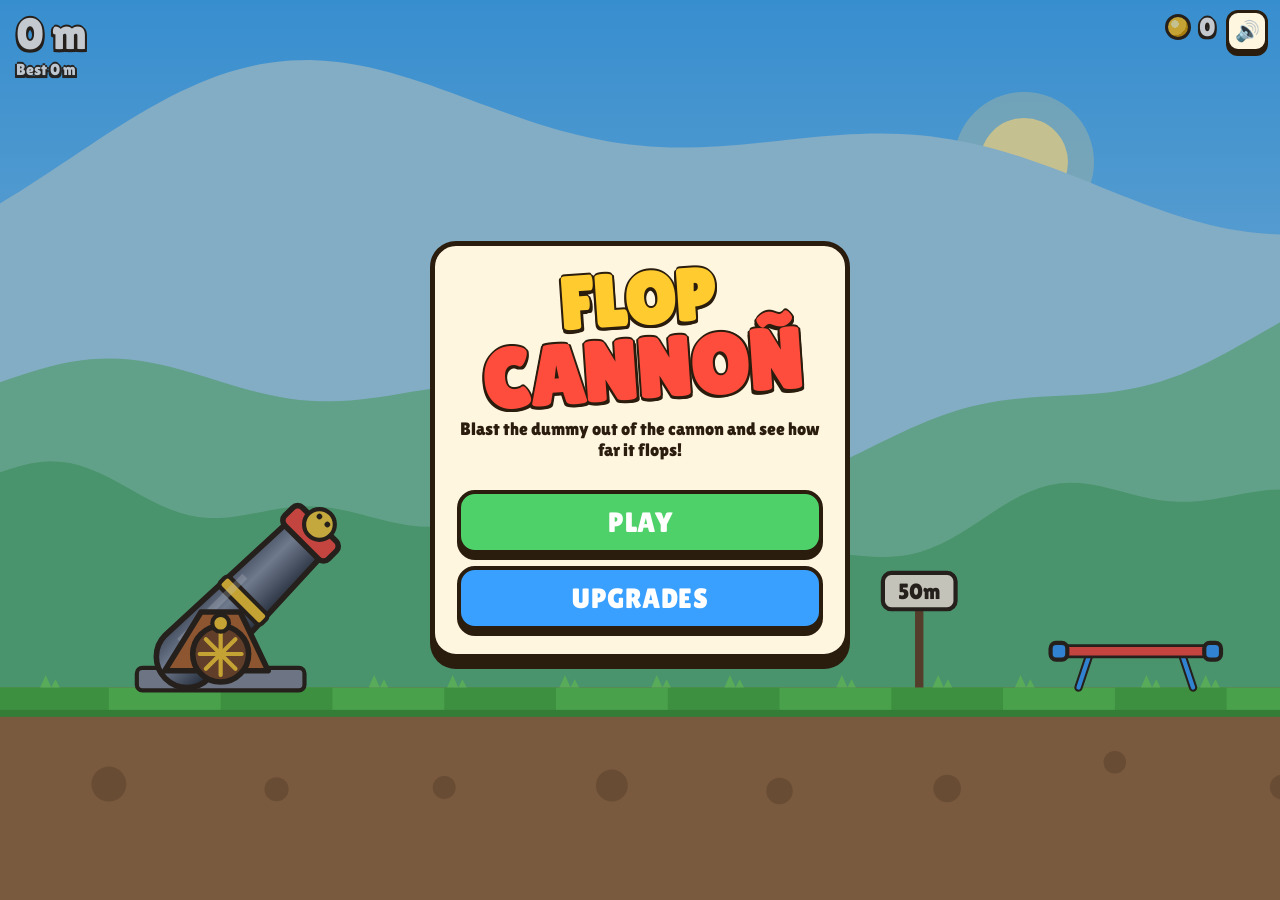
==== Flop Cannoñ/index.html @ 2d039ea1 "Add Flop Cannoñ: cannon ragdoll launch game Standalone HTML5 canvas game in its own folder: Verlet r" ====
<!doctype html>
<html lang="en">
<head>
<meta charset="utf-8">
<meta name="viewport" content="width=device-width,initial-scale=1,maximum-scale=1,user-scalable=no,viewport-fit=cover">
<meta name="theme-color" content="#5ec8ff">
<title>Flop Cannoñ</title>
<link rel="preconnect" href="https://fonts.googleapis.com">
<link href="https://fonts.googleapis.com/css2?family=Lilita+One&display=swap" rel="stylesheet">
<style>
  :root{
    --ink:#2b1d0e; --gold:#ffcb2e; --gold-d:#d99a00; --red:#ff4d3d; --red-d:#b8261a;
    --green:#4fd16a; --green-d:#23913a; --blue:#3aa0ff; --blue-d:#1a63b8; --cream:#fff6e0;
  }
  *{box-sizing:border-box;-webkit-tap-highlight-color:transparent;user-select:none;-webkit-user-select:none}
  html,body{margin:0;height:100%;overflow:hidden;background:#5ec8ff;touch-action:none;
    font-family:'Lilita One','Arial Rounded MT Bold','Trebuchet MS',system-ui,sans-serif;color:#fff}
  canvas{display:block;position:fixed;inset:0}
  .txt{text-shadow:0 3px 0 var(--ink),2px 0 0 var(--ink),-2px 0 0 var(--ink),0 -2px 0 var(--ink),2px 3px 0 var(--ink),-2px 3px 0 var(--ink)}
  #hud{position:fixed;inset:0;pointer-events:none;padding:max(12px,env(safe-area-inset-top)) 16px 16px}
  #dist{font-size:44px;line-height:1}
  #best{font-size:16px;opacity:.95;margin-top:4px}
  #coinBox{position:absolute;top:max(12px,env(safe-area-inset-top));right:64px;display:flex;align-items:center;gap:8px;font-size:26px}
  .coin{width:26px;height:26px;border-radius:50%;background:radial-gradient(circle at 35% 35%,#fff3a8 0 20%,var(--gold) 21% 60%,var(--gold-d) 61%);border:3px solid var(--ink);display:inline-block;flex:none}
  #mute{position:fixed;top:max(10px,env(safe-area-inset-top));right:12px;width:42px;height:42px;border-radius:12px;border:3px solid var(--ink);
    background:var(--cream);font-size:20px;display:grid;place-items:center;cursor:pointer;box-shadow:0 4px 0 var(--ink);z-index:20;padding:0}
  #hint{position:fixed;left:0;right:0;bottom:16%;text-align:center;font-size:28px;pointer-events:none;animation:pulse 1s ease-in-out infinite}
  @keyframes pulse{50%{transform:scale(1.08)}}
  #boostBtn{position:fixed;right:18px;bottom:max(22px,env(safe-area-inset-bottom));width:96px;height:96px;border-radius:50%;
    border:4px solid var(--ink);background:radial-gradient(circle at 40% 35%,#ff8a7d,var(--red) 55%,var(--red-d));color:#fff;
    font-family:inherit;font-size:20px;box-shadow:0 6px 0 var(--ink);cursor:pointer;display:none;z-index:10;line-height:1}
  #boostBtn small{display:block;font-size:14px;margin-top:2px}
  #boostBtn:active{transform:translateY(4px);box-shadow:0 2px 0 var(--ink)}
  #boostBtn.empty{filter:grayscale(1) brightness(.8)}
  .overlay{position:fixed;inset:0;display:none;align-items:center;justify-content:center;z-index:15;background:rgba(20,40,70,.25);padding:16px}
  .overlay.show{display:flex}
  .card{background:var(--cream);color:var(--ink);border:5px solid var(--ink);border-radius:26px;padding:22px 22px 24px;width:min(420px,100%);
    text-align:center;box-shadow:0 10px 0 var(--ink);animation:pop .35s cubic-bezier(.2,1.6,.4,1)}
  @keyframes pop{from{transform:scale(.6);opacity:0}}
  .title{font-size:clamp(46px,13vw,72px);line-height:.9;color:var(--gold);margin:0 0 6px;transform:rotate(-4deg)}
  .title span{display:block;color:var(--red);font-size:1.15em}
  .sub{font-size:18px;margin:10px 0 18px;color:var(--ink)}
  .btn{font-family:inherit;font-size:28px;color:#fff;border:4px solid var(--ink);border-radius:18px;padding:12px 18px;width:100%;
    cursor:pointer;margin-top:12px;box-shadow:0 6px 0 var(--ink);background:var(--green);letter-spacing:.5px}
  .btn:active{transform:translateY(4px);box-shadow:0 2px 0 var(--ink)}
  .btn.blue{background:var(--blue)} .btn.red{background:var(--red)}
  .btn.small{font-size:20px;padding:8px 12px;width:auto;margin:0;min-width:92px;display:inline-flex;align-items:center;gap:6px;justify-content:center}
  .btn.small .coin{width:18px;height:18px;border-width:2px}
  .btn:disabled{filter:grayscale(1);opacity:.6}
  .stat{display:flex;justify-content:space-between;align-items:center;font-size:22px;padding:8px 4px;border-bottom:3px dashed rgba(43,29,14,.2)}
  .stat b{font-weight:normal;color:var(--red-d)}
  .big{font-size:64px;line-height:1;color:var(--gold);margin:4px 0 8px}
  .badge{display:inline-block;background:var(--red);color:#fff;border:3px solid var(--ink);border-radius:12px;padding:4px 12px;font-size:20px;transform:rotate(-3deg);margin-bottom:6px}
  .upg{display:flex;align-items:center;gap:12px;text-align:left;padding:10px 0;border-bottom:3px dashed rgba(43,29,14,.2)}
  .upg .ico{width:48px;height:48px;border:3px solid var(--ink);border-radius:12px;display:grid;place-items:center;font-size:26px;flex:none}
  .upg .info{flex:1;min-width:0}
  .upg .name{font-size:20px}
  .upg .desc{font-size:14px;opacity:.75;font-family:system-ui,sans-serif;font-weight:700}
  .pips{display:flex;gap:3px;margin-top:4px}
  .pips i{width:12px;height:8px;border-radius:3px;background:rgba(43,29,14,.18)}
  .pips i.on{background:var(--green)}
  .bal{display:flex;align-items:center;justify-content:center;gap:8px;font-size:26px;margin-bottom:6px}
</style>
</head>
<body>
<canvas id="c"></canvas>

<div id="hud">
  <div id="dist" class="txt">0 m</div>
  <div id="best" class="txt">Best 0 m</div>
  <div id="coinBox" class="txt"><span class="coin"></span><span id="coinTxt">0</span></div>
</div>
<button id="mute" aria-label="Toggle sound">🔊</button>
<div id="hint" class="txt" style="display:none"></div>
<button id="boostBtn"><span>BOOST</span><small id="boostCount">x2</small></button>

<div id="menu" class="overlay show">
  <div class="card">
    <h1 class="title txt">FLOP<span>CANNOÑ</span></h1>
    <p class="sub">Blast the dummy out of the cannon and see how far it flops!</p>
    <button class="btn" id="playBtn">PLAY</button>
    <button class="btn blue" id="shopBtn1">UPGRADES</button>
  </div>
</div>

<div id="result" class="overlay">
  <div class="card">
    <div id="newBest" class="badge" style="display:none">NEW BEST!</div>
    <div style="font-size:24px">YOU FLOPPED</div>
    <div class="big txt" id="resDist">0 m</div>
    <div class="stat"><span>Max height</span><b id="resHeight">0 m</b></div>
    <div class="stat"><span>Coins picked up</span><b id="resPick">0</b></div>
    <div class="stat"><span>Distance bonus</span><b id="resBonus">0</b></div>
    <div class="stat"><span>Total coins</span><b id="resTotal" style="display:flex;align-items:center;gap:6px">0</b></div>
    <button class="btn" id="againBtn">FIRE AGAIN</button>
    <button class="btn blue" id="shopBtn2">UPGRADES</button>
  </div>
</div>

<div id="shop" class="overlay">
  <div class="card">
    <div style="font-size:34px;margin-bottom:6px">UPGRADES</div>
    <div class="bal"><span class="coin"></span><span id="shopCoins">0</span></div>
    <div id="upgList"></div>
    <button class="btn" id="shopBack">LET'S FLOP</button>
  </div>
</div>

<script>
(() => {
'use strict';

// ============================================================
//  Save data
// ============================================================
const SAVE_KEY = 'flopCannon.save.v1';
const save = { coins: 0, best: 0, power: 0, bounce: 0, boosts: 0 };
try { Object.assign(save, JSON.parse(localStorage.getItem(SAVE_KEY) || '{}')); } catch (e) {}
function persist() { try { localStorage.setItem(SAVE_KEY, JSON.stringify(save)); } catch (e) {} }

const UPGRADES = [
  { key: 'power',  name: 'Cannon Power', icon: '💥', color: '#ff8a5c', max: 10, desc: l => `Launch speed +${l * 8}%` },
  { key: 'bounce', name: 'Bouncy Suit',  icon: '🦘', color: '#7fd8ff', max: 10, desc: l => `Bounces +${l * 6}% higher` },
  { key: 'boosts', name: 'Rocket Boosts', icon: '🚀', color: '#ffd84d', max: 5, desc: l => `${2 + l} mid-air boosts per shot` },
];
const upgCost = k => Math.round(25 * Math.pow(save[k] + 1, 1.6));

// ============================================================
//  Constants & helpers
// ============================================================
const DT = 1 / 120;          // physics step
const G = 1500;              // gravity px/s^2
const PX_PER_M = 10;
const AIR = 0.9995;
const CANNON_X = 0, PIVOT_Y = -46, BARREL_LEN = 96;

const clamp = (v, a, b) => Math.max(a, Math.min(b, v));
const lerp = (a, b, t) => a + (b - a) * t;
function mulberry32(a) { return function () { a |= 0; a = a + 0x6D2B79F5 | 0; let t = Math.imul(a ^ a >>> 15, 1 | a); t = t + Math.imul(t ^ t >>> 7, 61 | t) ^ t; return ((t ^ t >>> 14) >>> 0) / 4294967296; }; }
const hash = i => { const x = Math.sin(i * 127.1 + 311.7) * 43758.5453; return x - Math.floor(x); };

// ============================================================
//  Audio (all synthesized, no files)
// ============================================================
let AC = null, master = null, muted = false;
try { muted = localStorage.getItem('flopCannon.muted') === '1'; } catch (e) {}
function initAudio() {
  if (!AC) {
    try {
      AC = new (window.AudioContext || window.webkitAudioContext)();
      master = AC.createGain(); master.gain.value = muted ? 0 : 0.6; master.connect(AC.destination);
    } catch (e) { AC = null; }
  }
  if (AC && AC.state === 'suspended') AC.resume();
}
function tone(freq, dur, type = 'sine', vol = 0.2, slideTo = null, delay = 0) {
  if (!AC) return;
  const t = AC.currentTime + delay, o = AC.createOscillator(), g = AC.createGain();
  o.type = type; o.frequency.setValueAtTime(freq, t);
  if (slideTo) o.frequency.exponentialRampToValueAtTime(Math.max(20, slideTo), t + dur);
  g.gain.setValueAtTime(vol, t); g.gain.exponentialRampToValueAtTime(0.001, t + dur);
  o.connect(g); g.connect(master); o.start(t); o.stop(t + dur + 0.02);
}
let noiseBuf = null;
function noise(dur, vol = 0.3, freq = 1000, type = 'lowpass') {
  if (!AC) return;
  if (!noiseBuf) {
    noiseBuf = AC.createBuffer(1, AC.sampleRate, AC.sampleRate);
    const d = noiseBuf.getChannelData(0); for (let i = 0; i < d.length; i++) d[i] = Math.random() * 2 - 1;
  }
  const t = AC.currentTime, s = AC.createBufferSource(), f = AC.createBiquadFilter(), g = AC.createGain();
  s.buffer = noiseBuf; f.type = type; f.frequency.value = freq;
  g.gain.setValueAtTime(vol, t); g.gain.exponentialRampToValueAtTime(0.001, t + dur);
  s.connect(f); f.connect(g); g.connect(master); s.start(t); s.stop(t + dur + 0.02);
}
const sfx = {
  boom()  { noise(0.7, 0.9, 700); tone(110, 0.5, 'sine', 0.7, 35); },
  boing() { tone(180, 0.35, 'sine', 0.35, 520); tone(360, 0.2, 'triangle', 0.12, 900); },
  coin()  { tone(988, 0.07, 'square', 0.06); tone(1319, 0.14, 'square', 0.06, null, 0.06); },
  pop()   { noise(0.12, 0.5, 2500, 'highpass'); tone(600, 0.08, 'triangle', 0.15, 200); },
  thud(v) { tone(140, 0.12, 'sine', clamp(v, 0.05, 0.35), 50); noise(0.08, clamp(v, 0.05, 0.3) * 0.6, 400); },
  boost() { noise(0.45, 0.4, 1800, 'bandpass'); tone(220, 0.4, 'sawtooth', 0.08, 660); },
  zoom()  { tone(300, 0.3, 'square', 0.08, 1200); },
  stick() { tone(300, 0.25, 'sawtooth', 0.12, 80); },
  click() { tone(660, 0.05, 'triangle', 0.12); },
  win()   { [523, 659, 784, 1047].forEach((f, i) => tone(f, 0.18, 'triangle', 0.15, null, i * 0.09)); },
  tick(p) { tone(300 + p * 600, 0.03, 'square', 0.03); },
};

// ============================================================
//  Canvas
// ============================================================
const cv = document.getElementById('c'), ctx = cv.getContext('2d');
let W = 0, H = 0, DPR = 1, baseZ = 1;
function resize() {
  DPR = Math.min(window.devicePixelRatio || 1, 2);
  W = innerWidth; H = innerHeight;
  cv.width = Math.round(W * DPR); cv.height = Math.round(H * DPR);
  cv.style.width = W + 'px'; cv.style.height = H + 'px';
  baseZ = clamp(Math.min(H / 640, W / 420), 0.55, 1.6);
}
addEventListener('resize', resize); resize();

// ============================================================
//  Game state
// ============================================================
let state = 'menu';             // menu | aim | power | fly | result | shop
let angle = 45, aimT = 0, powerV = 0, powerT = 0, lastTick = 0;
let rag = null;
let objs = [], coins = [], parts = [], texts = [];
let nextX = 600, rng = Math.random;
const cam = { x: 0, y: -170, z: 1 };
let shake = 0, recoil = 0, time = 0, flash = 0;
const run = { coins: 0, boosts: 0, maxH: 0, still: 0, stuck: false, ko: 0, lastThud: 0, dist: 0 };

// ============================================================
//  Ragdoll (Verlet particles + distance constraints)
// ============================================================
function makeRag(x, y) {
  const P = (dx, dy, r) => ({ x: x + dx, y: y + dy, px: x + dx, py: y + dy, r });
  const p = {
    head: P(0, -46, 12), neck: P(0, -32, 6), hip: P(0, 0, 7),
    lElb: P(-12, -22, 5), lHand: P(-20, -11, 5), rElb: P(12, -22, 5), rHand: P(20, -11, 5),
    lKnee: P(-6, 16, 5), lFoot: P(-8, 32, 6), rKnee: P(6, 16, 5), rFoot: P(8, 32, 6),
  };
  const S = (a, b, k = 1) => ({ a: p[a], b: p[b], len: Math.hypot(p[a].x - p[b].x, p[a].y - p[b].y), k });
  const sticks = [
    S('head', 'neck'), S('neck', 'hip'),
    S('neck', 'lElb'), S('lElb', 'lHand'), S('neck', 'rElb'), S('rElb', 'rHand'),
    S('hip', 'lKnee'), S('lKnee', 'lFoot'), S('hip', 'rKnee'), S('rKnee', 'rFoot'),
    S('head', 'hip', 0.35),   // keeps the head from folding into the chest
    S('lKnee', 'rKnee', 0.05),
  ];
  return { p, list: Object.values(p), sticks, grounded: false };
}
function ragVel() {
  let vx = 0, vy = 0;
  for (const q of rag.list) { vx += q.x - q.px; vy += q.y - q.py; }
  const n = rag.list.length; return [vx / n / DT, vy / n / DT];
}
function addVel(vx, vy) { for (const q of rag.list) { q.px -= vx * DT; q.py -= vy * DT; } }
function setVel(vx, vy) { for (const q of rag.list) { q.px = q.x - vx * DT; q.py = q.y - vy * DT; } }
function setVy(vy) { for (const q of rag.list) q.py = q.y - vy * DT; }

const groundBounce = () => 0.3 + save.bounce * 0.02;
const trampMult = () => 1 + save.bounce * 0.06;

function physStep() {
  const fric = 0.975;
  rag.grounded = false;
  let impact = 0;
  for (const q of rag.list) {
    const vx = (q.x - q.px) * AIR, vy = (q.y - q.py) * AIR;
    q.px = q.x; q.py = q.y;
    q.x += vx; q.y += vy + G * DT * DT;
    if (q.y > -q.r) {
      const ivy = q.y - q.py;
      impact = Math.max(impact, ivy / DT);
      q.y = -q.r;
      q.py = q.y + ivy * groundBounce();
      q.px = q.x - vx * fric;
      rag.grounded = true;
    }
  }
  for (let it = 0; it < 8; it++) {
    for (const s of rag.sticks) {
      const a = s.a, b = s.b, dx = b.x - a.x, dy = b.y - a.y;
      const d = Math.hypot(dx, dy) || 1e-4, diff = (d - s.len) / d * 0.5 * s.k;
      a.x += dx * diff; a.y += dy * diff; b.x -= dx * diff; b.y -= dy * diff;
    }
    for (const q of rag.list) if (q.y > -q.r) q.y = -q.r;
  }
  if (run.stuck) for (const q of rag.list) { q.px = lerp(q.px, q.x, 0.5); q.py = lerp(q.py, q.y, 0.5); }

  if (impact > 550 && time - run.lastThud > 0.12) {
    run.lastThud = time;
    sfx.thud(impact / 3000);
    if (impact > 1100) { run.ko = 1.2; shake = Math.max(shake, impact / 160); dust(rag.p.hip.x, 0, 8); }
  }
  interact();
}

// ============================================================
//  World objects
// ============================================================
function spawnAhead(limit) {
  while (nextX < limit) {
    const m = nextX / PX_PER_M;
    const bag = [['tramp', 30], ['tnt', 20], ['balloon', 18], ['pad', 12], ['ring', 10]];
    if (m > 250) bag.push(['cactus', 5 + Math.min(8, m / 150)]);
    let total = 0; for (const b of bag) total += b[1];
    let r = rng() * total, type = 'tramp';
    for (const b of bag) { if ((r -= b[1]) <= 0) { type = b[0]; break; } }
    if (m < 40) type = 'tramp';

    if (type === 'balloon') {
      const n = 1 + Math.floor(rng() * 3);
      for (let i = 0; i < n; i++) objs.push({ type, x: nextX + i * 70, y: -150 - rng() * 380, hue: Math.floor(rng() * 5), phase: rng() * 6 });
    } else if (type === 'ring') {
      objs.push({ type, x: nextX, y: -140 - rng() * 320 });
    } else {
      objs.push({ type, x: nextX, w: { tramp: 110, tnt: 44, pad: 130, cactus: 40 }[type], t: 0 });
    }
    if (rng() < 0.6) {
      const n = 5 + Math.floor(rng() * 4), cx = nextX + 160 + rng() * 120, cy = -70 - rng() * 300;
      for (let i = 0; i < n; i++) coins.push({ x: cx + i * 34, y: cy - Math.sin(i / (n - 1) * Math.PI) * 60 });
    }
    nextX += 380 + rng() * 560 + Math.min(m, 3000) * 0.25;
  }
}

function anyPointIn(x0, y0, x1, y1) {
  for (const q of rag.list) if (q.x + q.r > x0 && q.x - q.r < x1 && q.y + q.r > y0 && q.y - q.r < y1) return true;
  return false;
}
function anyPointNear(x, y, rad) {
  for (const q of rag.list) { const dx = q.x - x, dy = q.y - y, rr = rad + q.r; if (dx * dx + dy * dy < rr * rr) return true; }
  return false;
}

function interact() {
  const [vx, vy] = ragVel();
  const hip = rag.p.hip;
  for (let i = objs.length - 1; i >= 0; i--) {
    const o = objs[i];
    if (Math.abs(o.x - hip.x) > 220) continue;
    switch (o.type) {
      case 'tramp':
        if (o.t <= 0 && vy > 40 && anyPointIn(o.x, -40, o.x + o.w, 0)) {
          const up = Math.max(Math.abs(vy) * 0.85 + 350, 1150) * trampMult();
          setVy(-Math.min(up, 3200));
          if (vx < 420) addVel(420 - vx, 0);
          o.t = 0.35; o.squash = 1; sfx.boing(); popText(o.x + o.w / 2, -70, 'BOING!', '#7fd8ff');
          burst(o.x + o.w / 2, -24, 10, ['#fff', '#7fd8ff'], 300);
        }
        break;
      case 'tnt':
        if (anyPointIn(o.x - 4, -54, o.x + o.w + 4, 0)) {
          objs.splice(i, 1);
          addVel(650, 0); setVy(Math.min(vy, 0) - 1250);
          sfx.boom(); shake = 22; flash = 0.5; run.ko = 1;
          explosion(o.x + o.w / 2, -25); popText(o.x + 20, -110, 'KABOOM!', '#ffb03a');
        }
        break;
      case 'balloon': {
        const by = o.y + Math.sin(time * 2 + o.phase) * 8;
        if (anyPointNear(o.x, by, 26)) {
          objs.splice(i, 1);
          setVy(Math.min(vy, 0) - 700); addVel(120, 0);
          sfx.pop(); burst(o.x, by, 14, [BALLOON_COLORS[o.hue], '#fff'], 260); popText(o.x, by - 40, 'POP!', BALLOON_COLORS[o.hue]);
        }
        break;
      }
      case 'pad':
        if (!o.used && anyPointIn(o.x, -24, o.x + o.w, 0)) {
          o.used = true; addVel(900, 0); setVy(Math.min(vy, 0) - 420);
          sfx.zoom(); popText(o.x + o.w / 2, -70, 'ZOOM!', '#ffe14d'); burst(o.x + o.w / 2, -10, 12, ['#ffe14d', '#fff'], 250);
        }
        break;
      case 'ring':
        if (!o.used && anyPointNear(o.x, o.y, 44)) {
          o.used = true; addVel(700, 0); setVy(Math.min(vy, -150));
          sfx.zoom(); sfx.coin(); popText(o.x, o.y - 70, 'TURBO!', '#ffd23a'); burst(o.x, o.y, 18, ['#ffd23a', '#fff6b0'], 320);
        }
        break;
      case 'cactus':
        if (!run.stuck && anyPointIn(o.x, -80, o.x + o.w, 0)) {
          run.stuck = true; setVel(0, 0); sfx.stick(); run.ko = 5;
          popText(o.x + 20, -120, 'OUCH!', '#7cff8a'); shake = 8;
        }
        break;
    }
  }
  for (let i = coins.length - 1; i >= 0; i--) {
    const c = coins[i];
    if (Math.abs(c.x - hip.x) > 120) continue;
    if (anyPointNear(c.x, c.y, 22)) {
      coins.splice(i, 1); run.coins++; sfx.coin(); burst(c.x, c.y, 5, ['#ffd23a', '#fff'], 150);
    }
  }
}

// ============================================================
//  FX
// ============================================================
const BALLOON_COLORS = ['#ff4d6d', '#ffb02e', '#4fd16a', '#3aa0ff', '#b46bff'];
function burst(x, y, n, colors, spd) {
  for (let i = 0; i < n; i++) {
    const a = Math.random() * Math.PI * 2, s = spd * (0.3 + Math.random() * 0.7);
    parts.push({ x, y, vx: Math.cos(a) * s, vy: Math.sin(a) * s, life: 0.5 + Math.random() * 0.4, max: 0.9, size: 3 + Math.random() * 4, color: colors[i % colors.length], g: 600 });
  }
}
function explosion(x, y) {
  for (let i = 0; i < 26; i++) {
    const a = Math.random() * Math.PI * 2, s = 100 + Math.random() * 500;
    parts.push({ x, y, vx: Math.cos(a) * s, vy: Math.sin(a) * s - 150, life: 0.4 + Math.random() * 0.5, max: 0.9, size: 8 + Math.random() * 14,
      color: ['#fff3a0', '#ffb02e', '#ff5a2e', '#ffd84d'][i % 4], g: -100, grow: 30 });
  }
  for (let i = 0; i < 12; i++) {
    const a = -Math.PI * Math.random(), s = 50 + Math.random() * 160;
    parts.push({ x, y, vx: Math.cos(a) * s, vy: Math.sin(a) * s, life: 1 + Math.random() * 0.6, max: 1.6, size: 14 + Math.random() * 12, color: '#7a7a7a', g: -60, grow: 25, smoke: true });
  }
}
function dust(x, y, n) {
  for (let i = 0; i < n; i++) parts.push({ x: x + (Math.random() - 0.5) * 30, y: y - 4, vx: (Math.random() - 0.5) * 200, vy: -Math.random() * 160,
    life: 0.5 + Math.random() * 0.3, max: 0.8, size: 6 + Math.random() * 6, color: '#c9a173', g: 200, grow: 12, smoke: true });
}
function popText(x, y, s, color) { texts.push({ x, y, s, color, life: 1 }); }

// ============================================================
//  Flow
// ============================================================
const $ = id => document.getElementById(id);
const hud = { dist: $('dist'), best: $('best'), coin: $('coinTxt'), hint: $('hint'), boost: $('boostBtn'), boostCount: $('boostCount') };

function show(id) { for (const o of ['menu', 'result', 'shop']) $(o).classList.toggle('show', o === id); }
function setHint(t) { hud.hint.style.display = t ? 'block' : 'none'; hud.hint.textContent = t || ''; }

function resetWorld() {
  rng = mulberry32((Math.random() * 1e9) | 0);
  objs = []; coins = []; parts = []; texts = [];
  nextX = 600; rag = null; recoil = 0;
  Object.assign(run, { coins: 0, boosts: 2 + save.boosts, maxH: 0, still: 0, stuck: false, ko: 0, dist: 0 });
  spawnAhead(4000);
}

function startAim() {
  initAudio();
  resetWorld();
  state = 'aim'; aimT = 0; show(null);
  setHint('TAP to lock the angle');
  hud.boost.style.display = 'none';
}

function fire() {
  const a = angle * Math.PI / 180;
  const speed = 1550 * (1 + save.power * 0.08) * (0.4 + 0.6 * powerV);
  const mx = CANNON_X + Math.cos(a) * BARREL_LEN, my = PIVOT_Y - Math.sin(a) * BARREL_LEN;
  rag = makeRag(mx, my + 10);
  setVel(Math.cos(a) * speed, -Math.sin(a) * speed);
  // a little spin so it tumbles
  rag.p.head.px -= 2.5; rag.p.lFoot.px += 2; rag.p.rFoot.px += 2;
  state = 'fly'; recoil = 1; shake = 14; flash = 0.35;
  sfx.boom();
  for (let i = 0; i < 18; i++) {
    const s = 150 + Math.random() * 350, aa = a + (Math.random() - 0.5) * 0.7;
    parts.push({ x: mx, y: my, vx: Math.cos(aa) * s, vy: -Math.sin(aa) * s, life: 0.6 + Math.random() * 0.6, max: 1.2, size: 10 + Math.random() * 12, color: i % 3 ? '#e8e8e8' : '#ffb02e', g: -40, grow: 30, smoke: i % 3 !== 0 });
  }
  setHint('');
  updateBoostBtn(); hud.boost.style.display = 'block';
}

function useBoost() {
  if (state !== 'fly' || run.stuck) return;
  if (run.boosts <= 0) { sfx.click(); return; }
  run.boosts--;
  const [, vy] = ragVel();
  addVel(380, 0); setVy(Math.min(vy, 0) - 650);
  sfx.boost(); shake = Math.max(shake, 5);
  const h = rag.p.hip;
  for (let i = 0; i < 16; i++) parts.push({ x: h.x, y: h.y, vx: -200 - Math.random() * 300, vy: 150 + Math.random() * 300 * (Math.random() - 0.3),
    life: 0.4 + Math.random() * 0.3, max: 0.7, size: 8 + Math.random() * 8, color: ['#fff3a0', '#ffb02e', '#ff5a2e'][i % 3], g: 0, grow: 10 });
  popText(h.x, h.y - 60, 'BOOST!', '#ff8a5c');
  updateBoostBtn();
}
function updateBoostBtn() { hud.boostCount.textContent = 'x' + run.boosts; hud.boost.classList.toggle('empty', run.boosts <= 0); }

function endRun() {
  state = 'result';
  hud.boost.style.display = 'none';
  const dist = Math.floor(run.dist);
  const bonus = Math.floor(dist / 15);
  const total = run.coins + bonus;
  const isBest = dist > save.best;
  if (isBest) save.best = dist;
  save.coins += total; persist();
  $('resDist').textContent = dist + ' m';
  $('resHeight').textContent = Math.floor(run.maxH) + ' m';
  $('resPick').textContent = run.coins;
  $('resBonus').textContent = bonus;
  $('resTotal').innerHTML = '<span class="coin" style="width:18px;height:18px;border-width:2px"></span>+' + total;
  $('newBest').style.display = isBest ? 'inline-block' : 'none';
  if (isBest) sfx.win();
  setTimeout(() => { if (state === 'result') show('result'); }, 350);
}

function openShop() {
  state = state === 'result' || state === 'menu' ? state : state;
  sfx.click(); renderShop(); show('shop');
}
function renderShop() {
  $('shopCoins').textContent = save.coins;
  const list = $('upgList'); list.innerHTML = '';
  for (const u of UPGRADES) {
    const lvl = save[u.key], maxed = lvl >= u.max, c = upgCost(u.key);
    const row = document.createElement('div'); row.className = 'upg';
    row.innerHTML = `<div class="ico" style="background:${u.color}">${u.icon}</div>
      <div class="info"><div class="name">${u.name}</div><div class="desc">${u.desc(lvl)}</div>
      <div class="pips">${Array.from({ length: u.max }, (_, i) => `<i class="${i < lvl ? 'on' : ''}"></i>`).join('')}</div></div>`;
    const b = document.createElement('button'); b.className = 'btn small';
    b.innerHTML = maxed ? 'MAX' : `<span class="coin"></span>${c}`;
    b.disabled = maxed || save.coins < c;
    b.onclick = () => { if (save.coins >= c && !maxed) { save.coins -= c; save[u.key]++; persist(); sfx.win(); renderShop(); } };
    row.appendChild(b); list.appendChild(row);
  }
}

$('playBtn').onclick = () => { sfx.click(); startAim(); };
$('againBtn').onclick = () => { sfx.click(); startAim(); };
$('shopBtn1').onclick = () => { initAudio(); openShop(); };
$('shopBtn2').onclick = openShop;
$('shopBack').onclick = () => { sfx.click(); startAim(); };
$('boostBtn').addEventListener('pointerdown', e => { e.stopPropagation(); e.preventDefault(); useBoost(); });
const muteBtn = $('mute');
function syncMute() { muteBtn.textContent = muted ? '🔇' : '🔊'; if (master) master.gain.value = muted ? 0 : 0.6; }
muteBtn.onclick = () => { initAudio(); muted = !muted; try { localStorage.setItem('flopCannon.muted', muted ? '1' : '0'); } catch (e) {} syncMute(); };
syncMute();

function tap() {
  initAudio();
  if (state === 'aim') { state = 'power'; powerT = 0; sfx.click(); setHint('TAP to FIRE!'); }
  else if (state === 'power') fire();
  else if (state === 'fly') useBoost();
}
cv.addEventListener('pointerdown', e => { e.preventDefault(); tap(); });
addEventListener('keydown', e => {
  if (e.code === 'Space' || e.code === 'Enter' || e.code === 'ArrowUp') {
    e.preventDefault();
    if (state === 'menu' || state === 'result') { sfx.click(); startAim(); } else tap();
  }
});

// ============================================================
//  Update
// ============================================================
let acc = 0;
function update(dt) {
  time += dt;
  recoil = Math.max(0, recoil - dt * 3);
  shake = Math.max(0, shake - dt * 40);
  flash = Math.max(0, flash - dt * 2);

  if (state === 'aim') {
    aimT += dt; angle = 45 + 33 * Math.sin(aimT * 2.4 - Math.PI / 2 + 0.6);
  } else if (state === 'power') {
    powerT += dt; powerV = 0.5 - 0.5 * Math.cos(powerT * 3.4);
    if (time - lastTick > 0.07) { lastTick = time; sfx.tick(powerV); }
  }

  if ((state === 'fly' || state === 'result') && rag) {
    acc += dt;
    while (acc >= DT) { physStep(); acc -= DT; }
    run.ko = Math.max(0, run.ko - dt);
    const hip = rag.p.hip;
    if (state === 'fly') {
      run.dist = Math.max(run.dist, (hip.x - CANNON_X) / PX_PER_M);
      run.maxH = Math.max(run.maxH, -rag.p.head.y / PX_PER_M);
      const [vx, vy] = ragVel(), sp = Math.hypot(vx, vy);
      if ((rag.grounded && sp < 35) || run.stuck) run.still += dt; else run.still = 0;
      if (run.still > (run.stuck ? 1.4 : 0.9)) endRun();
      spawnAhead(hip.x + 3000);
      objs = objs.filter(o => o.x > hip.x - 1500);
      coins = coins.filter(c => c.x > hip.x - 1500);
    }
  }

  // camera
  let tx, ty, tz;
  if (rag) {
    const h = rag.p.hip;
    const alt = Math.max(0, -h.y - 150);
    tz = baseZ * clamp(560 / (560 + alt * 0.45), 0.5, 1);
    tx = h.x + 60 / tz;
    ty = Math.min(-170, h.y + 60);
    // keep the ground in view while it's reasonably close
    const groundScreen = (0 - ty) * tz + H * 0.5;
    if (groundScreen > H * 0.95) ty = Math.max(ty, -H * 0.45 / tz);
  } else {
    tz = baseZ; tx = CANNON_X + W * 0.17 / tz; ty = -170;
  }
  const k = 1 - Math.pow(0.0001, dt);
  cam.x = lerp(cam.x, tx, rag ? Math.min(1, dt * 9) : k);
  cam.y = lerp(cam.y, ty, Math.min(1, dt * 6));
  cam.z = lerp(cam.z, tz, Math.min(1, dt * 3));
  if (state === 'menu') cam.x = CANNON_X + W * 0.17 / cam.z + Math.sin(time * 0.3) * 20;

  for (let i = parts.length - 1; i >= 0; i--) {
    const p = parts[i];
    p.life -= dt; if (p.life <= 0) { parts.splice(i, 1); continue; }
    p.vy += p.g * dt; p.x += p.vx * dt; p.y += p.vy * dt; p.vx *= 0.98;
    if (p.grow) p.size += p.grow * dt;
  }
  for (let i = texts.length - 1; i >= 0; i--) { const t = texts[i]; t.life -= dt * 0.9; t.y -= 40 * dt; if (t.life <= 0) texts.splice(i, 1); }
  for (const o of objs) { if (o.t > 0) o.t -= dt; if (o.squash) o.squash = Math.max(0, o.squash - dt * 4); }

  hud.dist.textContent = Math.floor(run.dist) + ' m';
  hud.best.textContent = 'Best ' + save.best + ' m';
  hud.coin.textContent = save.coins + (state === 'fly' && run.coins ? ' +' + run.coins : '');
}

// ============================================================
//  Render
// ============================================================
let shx = 0, shy = 0;
const wx2sx = x => (x - cam.x) * cam.z + W * 0.35 + shx;
const wy2sy = y => (y - cam.y) * cam.z + H * 0.5 + shy;
function worldT() { ctx.setTransform(cam.z * DPR, 0, 0, cam.z * DPR, (W * 0.35 - cam.x * cam.z + shx) * DPR, (H * 0.5 - cam.y * cam.z + shy) * DPR); }
function screenT() { ctx.setTransform(DPR, 0, 0, DPR, 0, 0); }

function render() {
  shx = (Math.random() - 0.5) * shake; shy = (Math.random() - 0.5) * shake;
  screenT();
  drawSky();
  drawParallax();
  worldT();
  drawGround();
  drawMarkers();
  for (const o of objs) drawObj(o);
  for (const c of coins) drawCoin(c);
  drawCannon();
  if (state === 'aim' || state === 'power') drawTrajectory();
  for (const p of parts) if (p.smoke) drawPart(p);
  if (rag) drawRag();
  for (const p of parts) if (!p.smoke) drawPart(p);
  for (const t of texts) drawText(t);
  screenT();
  if (state === 'power' || state === 'aim') drawMeters();
  if (rag && state === 'fly') drawOffscreenArrow();
  if (flash > 0) { ctx.fillStyle = `rgba(255,250,220,${flash * 0.6})`; ctx.fillRect(0, 0, W, H); }
}

function drawSky() {
  const alt = clamp(-cam.y / 3000, 0, 1);
  const g = ctx.createLinearGradient(0, 0, 0, H);
  g.addColorStop(0, `rgb(${lerp(70, 30, alt) | 0},${lerp(180, 110, alt) | 0},${lerp(255, 220, alt) | 0})`);
  g.addColorStop(1, '#d4f3ff');
  ctx.fillStyle = g; ctx.fillRect(0, 0, W, H);
  // sun
  const sx = W * 0.8, sy = H * 0.18 + (-cam.y - 170) * cam.z * 0.05;
  ctx.fillStyle = 'rgba(255,240,170,.35)'; ctx.beginPath(); ctx.arc(sx, sy, 70, 0, 7); ctx.fill();
  ctx.fillStyle = '#fff2a8'; ctx.beginPath(); ctx.arc(sx, sy, 44, 0, 7); ctx.fill();
  // clouds
  const f = 0.25, z = cam.z;
  const offX = cam.x * f, spacing = 360;
  const i0 = Math.floor((offX - W * 0.35 / z) / spacing) - 1, i1 = Math.ceil((offX + W / z) / spacing) + 1;
  for (let i = i0; i <= i1; i++) {
    const hx = hash(i), hy = hash(i + 99);
    const lx = i * spacing + hx * 200, ly = -260 - hy * 900;
    const sx2 = (lx - offX) * z + W * 0.35, sy2 = (ly - cam.y * f) * z + H * 0.5;
    if (sy2 < -80 || sy2 > H + 80) continue;
    cloud(sx2, sy2, (0.7 + hash(i + 7) * 0.7) * z);
  }
}
function cloud(x, y, s) {
  ctx.fillStyle = 'rgba(255,255,255,.95)';
  ctx.beginPath();
  ctx.arc(x, y, 26 * s, 0, 7); ctx.arc(x + 30 * s, y - 14 * s, 32 * s, 0, 7); ctx.arc(x + 64 * s, y, 24 * s, 0, 7);
  ctx.rect(x, y - 2 * s, 64 * s, 26 * s);
  ctx.fill();
}
function ridge(f, base, amp, freq, color, seed) {
  const z = cam.z, offX = cam.x * f;
  const by = (base - cam.y * f) * z + H * 0.5 + shy * f;
  ctx.fillStyle = color; ctx.beginPath(); ctx.moveTo(0, H);
  for (let sx = 0; sx <= W + 10; sx += 10) {
    const lx = (sx - W * 0.35) / z + offX;
    const h = Math.sin(lx * freq + seed) * 0.5 + Math.sin(lx * freq * 2.3 + seed * 2) * 0.3 + Math.sin(lx * freq * 5.1 + seed * 3) * 0.2;
    ctx.lineTo(sx, by - (h * 0.5 + 0.5) * amp * z);
  }
  ctx.lineTo(W, H); ctx.closePath(); ctx.fill();
}
function drawParallax() {
  ridge(0.12, -60, 260, 0.0025, '#a8d8f0', 1);
  ridge(0.3, -20, 170, 0.004, '#7cc9a0', 4);
  ridge(0.55, 0, 90, 0.007, '#5cb87a', 9);
}

function viewLeft() { return cam.x - (W * 0.35 + 40) / cam.z; }
function viewRight() { return cam.x + (W * 0.65 + 40) / cam.z; }

function drawGround() {
  const L = viewLeft(), R = viewRight();
  const bottom = Math.max(400, (H - wy2sy(0)) / cam.z + 50);
  ctx.fillStyle = '#9b6a3c'; ctx.fillRect(L, 0, R - L, bottom);
  ctx.fillStyle = '#85582f';
  for (let x = Math.floor(L / 120) * 120; x < R; x += 120) {
    ctx.beginPath(); ctx.arc(x + 40, 40 + hash(x) * 40, 8 + hash(x + 1) * 6, 0, 7); ctx.fill();
  }
  ctx.fillStyle = '#5cc94f'; ctx.fillRect(L, 0, R - L, 18);
  ctx.fillStyle = '#4bb33f';
  for (let x = Math.floor(L / 160) * 160; x < R; x += 160) ctx.fillRect(x, 0, 80, 18);
  ctx.fillStyle = '#3d9933'; ctx.fillRect(L, 16, R - L, 5);
  // tufts
  ctx.fillStyle = '#6fd65f';
  for (let x = Math.floor(L / 70) * 70; x < R; x += 70) {
    const hx = x + hash(x) * 40;
    ctx.beginPath(); ctx.moveTo(hx, 0); ctx.lineTo(hx + 4, -9); ctx.lineTo(hx + 8, 0); ctx.lineTo(hx + 11, -6); ctx.lineTo(hx + 14, 0); ctx.fill();
  }
}

function drawMarkers() {
  const L = viewLeft(), R = viewRight(), step = 50 * PX_PER_M;
  ctx.textAlign = 'center'; ctx.textBaseline = 'middle';
  for (let x = Math.max(step, Math.floor(L / step) * step); x < R; x += step) {
    ctx.fillStyle = '#6b4423'; ctx.fillRect(x - 3, -60, 6, 60);
    roundRect(x - 26, -82, 52, 26, 6, '#fff6e0', '#2b1d0e', 3);
    ctx.fillStyle = '#2b1d0e'; ctx.font = '16px "Lilita One", sans-serif';
    ctx.fillText((x / PX_PER_M) + 'm', x, -68);
  }
  if (save.best > 0) {
    const bx = save.best * PX_PER_M;
    if (bx > L && bx < R) {
      ctx.fillStyle = '#2b1d0e'; ctx.fillRect(bx - 2, -120, 4, 120);
      const wave = Math.sin(time * 5) * 3;
      ctx.fillStyle = '#ff4d3d'; ctx.beginPath(); ctx.moveTo(bx + 2, -120); ctx.lineTo(bx + 46, -110 + wave); ctx.lineTo(bx + 2, -96); ctx.fill();
      ctx.strokeStyle = '#2b1d0e'; ctx.lineWidth = 2; ctx.stroke();
      ctx.fillStyle = '#fff'; ctx.font = '12px "Lilita One", sans-serif'; ctx.fillText('BEST', bx + 20, -109 + wave / 2);
    }
  }
}

function roundRect(x, y, w, h, r, fill, stroke, lw) {
  ctx.beginPath(); ctx.moveTo(x + r, y); ctx.arcTo(x + w, y, x + w, y + h, r); ctx.arcTo(x + w, y + h, x, y + h, r);
  ctx.arcTo(x, y + h, x, y, r); ctx.arcTo(x, y, x + w, y, r); ctx.closePath();
  if (fill) { ctx.fillStyle = fill; ctx.fill(); }
  if (stroke) { ctx.strokeStyle = stroke; ctx.lineWidth = lw || 3; ctx.stroke(); }
}

function drawObj(o) {
  const L = viewLeft(), R = viewRight();
  if (o.x + 140 < L || o.x - 140 > R) return;
  const INK = '#2b1d0e';
  ctx.lineJoin = 'round'; ctx.lineCap = 'round';
  switch (o.type) {
    case 'tramp': {
      const sq = (o.squash || 0) * 10, top = -26 + sq;
      ctx.strokeStyle = INK; ctx.lineWidth = 6;
      ctx.beginPath(); ctx.moveTo(o.x + 14, 0); ctx.lineTo(o.x + 22, -24); ctx.moveTo(o.x + o.w - 14, 0); ctx.lineTo(o.x + o.w - 22, -24); ctx.stroke();
      ctx.strokeStyle = '#3aa0ff'; ctx.lineWidth = 3;
      ctx.beginPath(); ctx.moveTo(o.x + 14, 0); ctx.lineTo(o.x + 22, -24); ctx.moveTo(o.x + o.w - 14, 0); ctx.lineTo(o.x + o.w - 22, -24); ctx.stroke();
      ctx.beginPath(); ctx.moveTo(o.x, -26); ctx.quadraticCurveTo(o.x + o.w / 2, top + sq, o.x + o.w, -26);
      ctx.strokeStyle = INK; ctx.lineWidth = 10; ctx.stroke();
      ctx.strokeStyle = '#ff4d3d'; ctx.lineWidth = 6; ctx.stroke();
      roundRect(o.x - 6, -32, 12, 12, 4, '#3aa0ff', INK, 3); roundRect(o.x + o.w - 6, -32, 12, 12, 4, '#3aa0ff', INK, 3);
      break;
    }
    case 'tnt': {
      roundRect(o.x, -50, o.w, 50, 6, '#e8382b', INK, 4);
      ctx.fillStyle = '#b8261a'; ctx.fillRect(o.x + 2, -40, o.w - 4, 6); ctx.fillRect(o.x + 2, -16, o.w - 4, 6);
      ctx.fillStyle = '#fff'; ctx.font = '15px "Lilita One", sans-serif'; ctx.textAlign = 'center'; ctx.textBaseline = 'middle';
      ctx.fillText('TNT', o.x + o.w / 2, -24);
      ctx.strokeStyle = INK; ctx.lineWidth = 3; ctx.beginPath(); ctx.moveTo(o.x + o.w / 2, -50); ctx.quadraticCurveTo(o.x + o.w / 2 + 6, -62, o.x + o.w / 2 + 12, -60); ctx.stroke();
      if ((time * 8 | 0) % 2) { ctx.fillStyle = '#ffd84d'; ctx.beginPath(); ctx.arc(o.x + o.w / 2 + 13, -61, 4, 0, 7); ctx.fill(); }
      break;
    }
    case 'balloon': {
      const by = o.y + Math.sin(time * 2 + o.phase) * 8, col = BALLOON_COLORS[o.hue];
      ctx.strokeStyle = INK; ctx.lineWidth = 2; ctx.beginPath(); ctx.moveTo(o.x, by + 28);
      ctx.quadraticCurveTo(o.x + 8, by + 48, o.x, by + 68); ctx.stroke();
      ctx.beginPath(); ctx.ellipse(o.x, by, 22, 27, 0, 0, 7); ctx.fillStyle = col; ctx.fill(); ctx.lineWidth = 3; ctx.stroke();
      ctx.beginPath(); ctx.moveTo(o.x - 5, by + 30); ctx.lineTo(o.x + 5, by + 30); ctx.lineTo(o.x, by + 25); ctx.closePath(); ctx.fillStyle = col; ctx.fill(); ctx.stroke();
      ctx.fillStyle = 'rgba(255,255,255,.6)'; ctx.beginPath(); ctx.ellipse(o.x - 8, by - 10, 5, 9, -0.4, 0, 7); ctx.fill();
      break;
    }
    case 'pad': {
      roundRect(o.x, -10, o.w, 12, 4, o.used ? '#9b9b9b' : '#ffd23a', INK, 3);
      ctx.fillStyle = o.used ? '#666' : INK;
      for (let i = 0; i < 4; i++) {
        const px = o.x + 18 + i * 28, on = !o.used && ((time * 6 | 0) % 4) === i;
        ctx.fillStyle = on ? '#ff4d3d' : (o.used ? '#666' : INK);
        ctx.beginPath(); ctx.moveTo(px, -8); ctx.lineTo(px + 12, -4); ctx.lineTo(px, 0); ctx.lineTo(px + 4, -4); ctx.fill();
      }
      break;
    }
    case 'ring': {
      const pul = 1 + Math.sin(time * 6) * 0.05;
      ctx.save(); ctx.translate(o.x, o.y); ctx.scale(pul, pul);
      ctx.beginPath(); ctx.ellipse(0, 0, 16, 48, 0, 0, 7);
      ctx.strokeStyle = INK; ctx.lineWidth = 12; ctx.stroke();
      ctx.strokeStyle = o.used ? '#bbb' : '#ffd23a'; ctx.lineWidth = 7; ctx.stroke();
      if (!o.used) {
        ctx.fillStyle = 'rgba(255,240,150,.25)'; ctx.fill();
        ctx.fillStyle = INK; ctx.beginPath(); ctx.moveTo(30, -10); ctx.lineTo(46, 0); ctx.lineTo(30, 10); ctx.fill();
      }
      ctx.restore();
      break;
    }
    case 'cactus': {
      const cx = o.x + o.w / 2;
      ctx.strokeStyle = INK; ctx.lineWidth = 26;
      ctx.beginPath(); ctx.moveTo(cx, 0); ctx.lineTo(cx, -70); ctx.stroke();
      ctx.lineWidth = 16;
      ctx.beginPath(); ctx.moveTo(cx - 6, -34); ctx.lineTo(cx - 26, -34); ctx.lineTo(cx - 26, -56); ctx.moveTo(cx + 6, -44); ctx.lineTo(cx + 24, -44); ctx.lineTo(cx + 24, -62); ctx.stroke();
      ctx.strokeStyle = '#3fa34d'; ctx.lineWidth = 20;
      ctx.beginPath(); ctx.moveTo(cx, 0); ctx.lineTo(cx, -70); ctx.stroke();
      ctx.lineWidth = 10;
      ctx.beginPath(); ctx.moveTo(cx - 6, -34); ctx.lineTo(cx - 26, -34); ctx.lineTo(cx - 26, -56); ctx.moveTo(cx + 6, -44); ctx.lineTo(cx + 24, -44); ctx.lineTo(cx + 24, -62); ctx.stroke();
      ctx.strokeStyle = '#2b7a36'; ctx.lineWidth = 2;
      ctx.beginPath(); ctx.moveTo(cx - 3, -6); ctx.lineTo(cx - 3, -66); ctx.moveTo(cx + 3, -6); ctx.lineTo(cx + 3, -66); ctx.stroke();
      ctx.fillStyle = '#ff6fae'; ctx.beginPath(); ctx.arc(cx, -82, 5, 0, 7); ctx.fill();
      break;
    }
  }
}

function drawCoin(c) {
  const L = viewLeft(), R = viewRight();
  if (c.x < L || c.x > R) return;
  const sx = Math.abs(Math.cos(time * 4 + c.x * 0.02));
  ctx.save(); ctx.translate(c.x, c.y); ctx.scale(Math.max(0.15, sx), 1);
  ctx.beginPath(); ctx.arc(0, 0, 11, 0, 7); ctx.fillStyle = '#ffcb2e'; ctx.fill();
  ctx.strokeStyle = '#2b1d0e'; ctx.lineWidth = 3; ctx.stroke();
  ctx.beginPath(); ctx.arc(0, 0, 6, 0, 7); ctx.strokeStyle = '#d99a00'; ctx.lineWidth = 2; ctx.stroke();
  ctx.restore();
}

function drawCannon() {
  const INK = '#2b1d0e';
  const a = angle * Math.PI / 180;
  // platform
  roundRect(CANNON_X - 60, -14, 120, 16, 4, '#8a8f99', INK, 3);
  // barrel
  ctx.save(); ctx.translate(CANNON_X, PIVOT_Y); ctx.rotate(-a); ctx.translate(-recoil * 16, 0);
  const g = ctx.createLinearGradient(0, -20, 0, 20);
  g.addColorStop(0, '#5b6270'); g.addColorStop(0.35, '#8d95a5'); g.addColorStop(1, '#2f343d');
  ctx.beginPath(); ctx.moveTo(-34, -22); ctx.lineTo(BARREL_LEN - 6, -17); ctx.lineTo(BARREL_LEN - 6, 17); ctx.lineTo(-34, 22);
  ctx.arc(-34, 0, 22, Math.PI / 2, -Math.PI / 2); ctx.closePath();
  ctx.fillStyle = g; ctx.fill(); ctx.strokeStyle = INK; ctx.lineWidth = 4; ctx.stroke();
  roundRect(BARREL_LEN - 14, -22, 18, 44, 5, '#ff4d3d', INK, 4);
  roundRect(18, -21, 10, 42, 3, '#ffcb2e', INK, 3);
  ctx.fillStyle = 'rgba(255,255,255,.25)'; ctx.fillRect(-30, -14, BARREL_LEN - 30, 5);
  if (state === 'aim' || state === 'power' || state === 'menu') {
    // dummy head peeking out of the muzzle
    ctx.beginPath(); ctx.arc(BARREL_LEN + 4, 0, 11, 0, 7); ctx.fillStyle = '#ffd23a'; ctx.fill(); ctx.strokeStyle = INK; ctx.lineWidth = 3; ctx.stroke();
    ctx.fillStyle = INK; ctx.beginPath(); ctx.arc(BARREL_LEN + 8, -4, 2, 0, 7); ctx.arc(BARREL_LEN + 8, 4, 2, 0, 7); ctx.fill();
  }
  ctx.restore();
  // carriage + wheel
  ctx.beginPath(); ctx.moveTo(CANNON_X - 40, -12); ctx.lineTo(CANNON_X - 14, PIVOT_Y - 8); ctx.lineTo(CANNON_X + 14, PIVOT_Y - 8); ctx.lineTo(CANNON_X + 34, -12); ctx.closePath();
  ctx.fillStyle = '#b5652b'; ctx.fill(); ctx.strokeStyle = INK; ctx.lineWidth = 4; ctx.stroke();
  ctx.beginPath(); ctx.arc(CANNON_X, -24, 20, 0, 7); ctx.fillStyle = '#7a4520'; ctx.fill(); ctx.stroke();
  ctx.strokeStyle = '#ffcb2e'; ctx.lineWidth = 3;
  for (let i = 0; i < 4; i++) { const r = i * Math.PI / 4 + time * 0; ctx.beginPath(); ctx.moveTo(CANNON_X + Math.cos(r) * 15, -24 + Math.sin(r) * 15); ctx.lineTo(CANNON_X - Math.cos(r) * 15, -24 - Math.sin(r) * 15); ctx.stroke(); }
  ctx.beginPath(); ctx.arc(CANNON_X, PIVOT_Y, 6, 0, 7); ctx.fillStyle = '#ffcb2e'; ctx.fill(); ctx.strokeStyle = INK; ctx.lineWidth = 3; ctx.stroke();
}

function drawTrajectory() {
  const a = angle * Math.PI / 180;
  const p = state === 'power' ? powerV : 0.55;
  const speed = 1550 * (1 + save.power * 0.08) * (0.4 + 0.6 * p);
  let x = CANNON_X + Math.cos(a) * BARREL_LEN, y = PIVOT_Y - Math.sin(a) * BARREL_LEN;
  let vx = Math.cos(a) * speed, vy = -Math.sin(a) * speed;
  ctx.fillStyle = 'rgba(255,255,255,.9)';
  for (let i = 0; i < 26; i++) {
    for (let k = 0; k < 4; k++) { vy += G * 0.012; x += vx * 0.012; y += vy * 0.012; }
    if (y > 0) break;
    ctx.globalAlpha = 1 - i / 26;
    ctx.beginPath(); ctx.arc(x, y, 5, 0, 7); ctx.fill();
  }
  ctx.globalAlpha = 1;
}

function drawMeters() {
  const INK = '#2b1d0e';
  const bw = 30, bh = Math.min(220, H * 0.35), bx = 18, by = H * 0.5 - bh / 2;
  roundRect(bx, by, bw, bh, 10, 'rgba(255,246,224,.9)', INK, 4);
  const fill = state === 'power' ? powerV : 0;
  const g = ctx.createLinearGradient(0, by + bh, 0, by);
  g.addColorStop(0, '#4fd16a'); g.addColorStop(0.6, '#ffd23a'); g.addColorStop(1, '#ff4d3d');
  ctx.save(); ctx.beginPath(); ctx.rect(bx + 4, by + 4 + (bh - 8) * (1 - fill), bw - 8, (bh - 8) * fill); ctx.clip();
  roundRect(bx + 4, by + 4, bw - 8, bh - 8, 6, g); ctx.restore();
  ctx.fillStyle = '#fff'; ctx.font = '16px "Lilita One", sans-serif'; ctx.textAlign = 'center'; ctx.textBaseline = 'top';
  ctx.lineWidth = 4; ctx.strokeStyle = INK;
  ctx.strokeText('POWER', bx + bw / 2 + 4, by + bh + 8); ctx.fillText('POWER', bx + bw / 2 + 4, by + bh + 8);
  const ang = Math.round(angle) + '°';
  ctx.font = '22px "Lilita One", sans-serif';
  ctx.strokeText(ang, bx + bw / 2 + 4, by - 32); ctx.fillText(ang, bx + bw / 2 + 4, by - 32);
}

function drawOffscreenArrow() {
  const h = rag.p.head, sy = wy2sy(h.y);
  if (sy > 8) return;
  const sx = wx2sx(h.x);
  ctx.fillStyle = '#ff4d3d'; ctx.strokeStyle = '#2b1d0e'; ctx.lineWidth = 3;
  ctx.beginPath(); ctx.moveTo(sx, 14); ctx.lineTo(sx - 12, 34); ctx.lineTo(sx + 12, 34); ctx.closePath(); ctx.fill(); ctx.stroke();
  ctx.fillStyle = '#fff'; ctx.font = '14px "Lilita One", sans-serif'; ctx.textAlign = 'center'; ctx.textBaseline = 'top';
  ctx.strokeText(Math.floor(-h.y / PX_PER_M) + 'm', sx, 38); ctx.fillText(Math.floor(-h.y / PX_PER_M) + 'm', sx, 38);
}

function limb(a, b, w, color) {
  ctx.beginPath(); ctx.moveTo(a.x, a.y); ctx.lineTo(b.x, b.y);
  ctx.strokeStyle = '#2b1d0e'; ctx.lineWidth = w + 6; ctx.stroke();
  ctx.strokeStyle = color; ctx.lineWidth = w; ctx.stroke();
}
function limb2(a, b, c, w, color) {
  for (const [lw, col] of [[w + 6, '#2b1d0e'], [w, color]]) {
    ctx.beginPath(); ctx.moveTo(a.x, a.y); ctx.lineTo(b.x, b.y); ctx.lineTo(c.x, c.y);
    ctx.strokeStyle = col; ctx.lineWidth = lw; ctx.stroke();
  }
}
function dummyMark(x, y, r, rot) {
  ctx.save(); ctx.translate(x, y); ctx.rotate(rot);
  ctx.beginPath(); ctx.arc(0, 0, r, 0, 7); ctx.fillStyle = '#ffd23a'; ctx.fill();
  ctx.fillStyle = '#2b1d0e';
  ctx.beginPath(); ctx.moveTo(0, 0); ctx.arc(0, 0, r, 0, Math.PI / 2); ctx.fill();
  ctx.beginPath(); ctx.moveTo(0, 0); ctx.arc(0, 0, r, Math.PI, Math.PI * 1.5); ctx.fill();
  ctx.beginPath(); ctx.arc(0, 0, r, 0, 7); ctx.lineWidth = 1.5; ctx.stroke();
  ctx.restore();
}
function drawRag() {
  const p = rag.p, Y = '#ffd23a', Yd = '#e6b21a';
  ctx.lineCap = 'round'; ctx.lineJoin = 'round';
  // shadow
  const sh = clamp(1 - (-p.hip.y) / 600, 0, 1);
  if (sh > 0) { ctx.fillStyle = `rgba(0,0,0,${0.22 * sh})`; ctx.beginPath(); ctx.ellipse(p.hip.x, 2, 28 * sh + 6, 5 * sh + 1, 0, 0, 7); ctx.fill(); }
  limb2(p.hip, p.lKnee, p.lFoot, 10, Yd);
  limb2(p.neck, p.lElb, p.lHand, 8, Yd);
  // torso
  limb(p.neck, p.hip, 18, '#3a6fd8');
  ctx.beginPath(); ctx.moveTo(p.hip.x, p.hip.y); ctx.lineTo(lerp(p.hip.x, p.neck.x, 0.25), lerp(p.hip.y, p.neck.y, 0.25));
  ctx.strokeStyle = '#26478f'; ctx.lineWidth = 18; ctx.stroke();
  const ta = Math.atan2(p.hip.y - p.neck.y, p.hip.x - p.neck.x);
  dummyMark(lerp(p.neck.x, p.hip.x, 0.45), lerp(p.neck.y, p.hip.y, 0.45), 5, ta);
  limb2(p.hip, p.rKnee, p.rFoot, 10, Y);
  // feet
  for (const f of [p.lFoot, p.rFoot]) { ctx.beginPath(); ctx.arc(f.x, f.y, 6, 0, 7); ctx.fillStyle = '#2b1d0e'; ctx.fill(); }
  limb2(p.neck, p.rElb, p.rHand, 8, Y);
  for (const hnd of [p.lHand, p.rHand]) { ctx.beginPath(); ctx.arc(hnd.x, hnd.y, 5.5, 0, 7); ctx.fillStyle = '#fff'; ctx.fill(); ctx.strokeStyle = '#2b1d0e'; ctx.lineWidth = 2.5; ctx.stroke(); }
  // head
  const h = p.head, ha = Math.atan2(h.y - p.neck.y, h.x - p.neck.x) + Math.PI / 2;
  ctx.save(); ctx.translate(h.x, h.y); ctx.rotate(ha);
  ctx.beginPath(); ctx.arc(0, 0, 13, 0, 7); ctx.fillStyle = Y; ctx.fill(); ctx.strokeStyle = '#2b1d0e'; ctx.lineWidth = 3; ctx.stroke();
  dummyMark(-6, -3, 4, 0);
  ctx.fillStyle = '#2b1d0e'; ctx.strokeStyle = '#2b1d0e'; ctx.lineWidth = 2;
  if (run.ko > 0) {
    for (const ex of [3, 9]) { ctx.beginPath(); ctx.moveTo(ex - 2.5, -5.5); ctx.lineTo(ex + 2.5, -0.5); ctx.moveTo(ex + 2.5, -5.5); ctx.lineTo(ex - 2.5, -0.5); ctx.stroke(); }
    ctx.beginPath(); ctx.ellipse(7, 5, 3, 2.5, 0, 0, 7); ctx.fill();
  } else {
    ctx.beginPath(); ctx.arc(3.5, -3, 2.2, 0, 7); ctx.arc(9, -3, 2.2, 0, 7); ctx.fill();
    ctx.beginPath(); ctx.arc(6, 3, 4, 0.2, Math.PI - 0.2); ctx.stroke();
  }
  ctx.restore();
  if (run.ko > 0) { // dizzy stars
    for (let i = 0; i < 3; i++) {
      const a = time * 6 + i * 2.1;
      star(h.x + Math.cos(a) * 18, h.y - 18 + Math.sin(a) * 5, 4);
    }
  }
}
function star(x, y, r) {
  ctx.beginPath();
  for (let i = 0; i < 10; i++) { const a = i * Math.PI / 5 - Math.PI / 2, rr = i % 2 ? r * 0.45 : r; ctx.lineTo(x + Math.cos(a) * rr, y + Math.sin(a) * rr); }
  ctx.closePath(); ctx.fillStyle = '#fff36b'; ctx.fill(); ctx.strokeStyle = '#2b1d0e'; ctx.lineWidth = 1.2; ctx.stroke();
}
function drawPart(p) {
  ctx.globalAlpha = clamp(p.life / p.max * 1.4, 0, 1) * (p.smoke ? 0.6 : 1);
  ctx.fillStyle = p.color; ctx.beginPath(); ctx.arc(p.x, p.y, p.size, 0, 7); ctx.fill();
  ctx.globalAlpha = 1;
}
function drawText(t) {
  const s = 1 + (1 - t.life) * 0.3, z = 1 / Math.max(0.6, cam.z / baseZ);
  ctx.save(); ctx.translate(t.x, t.y); ctx.scale(s * z, s * z); ctx.globalAlpha = clamp(t.life * 2, 0, 1);
  ctx.font = '30px "Lilita One", sans-serif'; ctx.textAlign = 'center'; ctx.textBaseline = 'middle';
  ctx.lineWidth = 6; ctx.strokeStyle = '#2b1d0e'; ctx.strokeText(t.s, 0, 0);
  ctx.fillStyle = t.color; ctx.fillText(t.s, 0, 0);
  ctx.restore();
}

// ============================================================
//  Main loop
// ============================================================
resetWorld();
let last = performance.now();
function frame(t) {
  const dt = Math.min(0.05, (t - last) / 1000); last = t;
  update(dt); render();
  requestAnimationFrame(frame);
}
document.addEventListener('visibilitychange', () => { last = performance.now(); acc = 0; });
requestAnimationFrame(frame);

// tiny debug/test hook
window.__flop = { get state() { return state; }, get run() { return run; }, tap, startAim, save };
})();
</script>
</body>
</html>
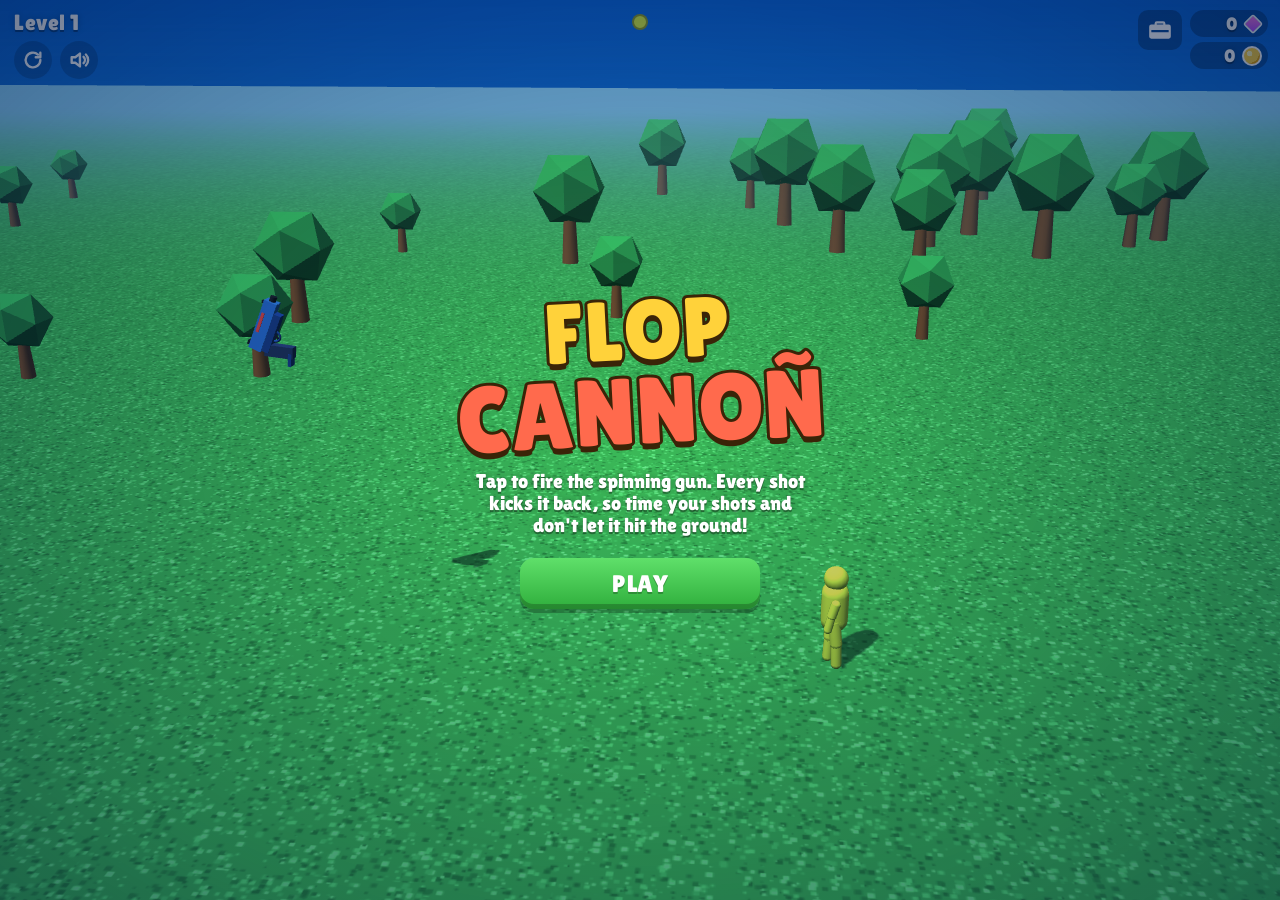
==== commit dce04824: "Rebuild Flop Cannoñ as a 3D spinning-gun ragdoll shooter Replaces the earlier 2D launcher with the g" ====
--- a/Flop Cannoñ/index.html
+++ b/Flop Cannoñ/index.html
@@ -3,984 +3,1215 @@
 <head>
 <meta charset="utf-8">
 <meta name="viewport" content="width=device-width,initial-scale=1,maximum-scale=1,user-scalable=no,viewport-fit=cover">
-<meta name="theme-color" content="#5ec8ff">
+<meta name="theme-color" content="#2aa8f2">
 <title>Flop Cannoñ</title>
 <link rel="preconnect" href="https://fonts.googleapis.com">
 <link href="https://fonts.googleapis.com/css2?family=Lilita+One&display=swap" rel="stylesheet">
 <style>
-  :root{
-    --ink:#2b1d0e; --gold:#ffcb2e; --gold-d:#d99a00; --red:#ff4d3d; --red-d:#b8261a;
-    --green:#4fd16a; --green-d:#23913a; --blue:#3aa0ff; --blue-d:#1a63b8; --cream:#fff6e0;
-  }
+  :root{--ink:#3a2408;--gold:#ffd23a;--orange:#ff9d2e;--green:#43c94f;--red:#ff4d3d}
   *{box-sizing:border-box;-webkit-tap-highlight-color:transparent;user-select:none;-webkit-user-select:none}
-  html,body{margin:0;height:100%;overflow:hidden;background:#5ec8ff;touch-action:none;
+  html,body{margin:0;height:100%;overflow:hidden;background:#2aa8f2;touch-action:none;
     font-family:'Lilita One','Arial Rounded MT Bold','Trebuchet MS',system-ui,sans-serif;color:#fff}
-  canvas{display:block;position:fixed;inset:0}
-  .txt{text-shadow:0 3px 0 var(--ink),2px 0 0 var(--ink),-2px 0 0 var(--ink),0 -2px 0 var(--ink),2px 3px 0 var(--ink),-2px 3px 0 var(--ink)}
-  #hud{position:fixed;inset:0;pointer-events:none;padding:max(12px,env(safe-area-inset-top)) 16px 16px}
-  #dist{font-size:44px;line-height:1}
-  #best{font-size:16px;opacity:.95;margin-top:4px}
-  #coinBox{position:absolute;top:max(12px,env(safe-area-inset-top));right:64px;display:flex;align-items:center;gap:8px;font-size:26px}
-  .coin{width:26px;height:26px;border-radius:50%;background:radial-gradient(circle at 35% 35%,#fff3a8 0 20%,var(--gold) 21% 60%,var(--gold-d) 61%);border:3px solid var(--ink);display:inline-block;flex:none}
-  #mute{position:fixed;top:max(10px,env(safe-area-inset-top));right:12px;width:42px;height:42px;border-radius:12px;border:3px solid var(--ink);
-    background:var(--cream);font-size:20px;display:grid;place-items:center;cursor:pointer;box-shadow:0 4px 0 var(--ink);z-index:20;padding:0}
-  #hint{position:fixed;left:0;right:0;bottom:16%;text-align:center;font-size:28px;pointer-events:none;animation:pulse 1s ease-in-out infinite}
-  @keyframes pulse{50%{transform:scale(1.08)}}
-  #boostBtn{position:fixed;right:18px;bottom:max(22px,env(safe-area-inset-bottom));width:96px;height:96px;border-radius:50%;
-    border:4px solid var(--ink);background:radial-gradient(circle at 40% 35%,#ff8a7d,var(--red) 55%,var(--red-d));color:#fff;
-    font-family:inherit;font-size:20px;box-shadow:0 6px 0 var(--ink);cursor:pointer;display:none;z-index:10;line-height:1}
-  #boostBtn small{display:block;font-size:14px;margin-top:2px}
-  #boostBtn:active{transform:translateY(4px);box-shadow:0 2px 0 var(--ink)}
-  #boostBtn.empty{filter:grayscale(1) brightness(.8)}
-  .overlay{position:fixed;inset:0;display:none;align-items:center;justify-content:center;z-index:15;background:rgba(20,40,70,.25);padding:16px}
-  .overlay.show{display:flex}
-  .card{background:var(--cream);color:var(--ink);border:5px solid var(--ink);border-radius:26px;padding:22px 22px 24px;width:min(420px,100%);
-    text-align:center;box-shadow:0 10px 0 var(--ink);animation:pop .35s cubic-bezier(.2,1.6,.4,1)}
-  @keyframes pop{from{transform:scale(.6);opacity:0}}
-  .title{font-size:clamp(46px,13vw,72px);line-height:.9;color:var(--gold);margin:0 0 6px;transform:rotate(-4deg)}
-  .title span{display:block;color:var(--red);font-size:1.15em}
-  .sub{font-size:18px;margin:10px 0 18px;color:var(--ink)}
-  .btn{font-family:inherit;font-size:28px;color:#fff;border:4px solid var(--ink);border-radius:18px;padding:12px 18px;width:100%;
-    cursor:pointer;margin-top:12px;box-shadow:0 6px 0 var(--ink);background:var(--green);letter-spacing:.5px}
-  .btn:active{transform:translateY(4px);box-shadow:0 2px 0 var(--ink)}
-  .btn.blue{background:var(--blue)} .btn.red{background:var(--red)}
-  .btn.small{font-size:20px;padding:8px 12px;width:auto;margin:0;min-width:92px;display:inline-flex;align-items:center;gap:6px;justify-content:center}
-  .btn.small .coin{width:18px;height:18px;border-width:2px}
-  .btn:disabled{filter:grayscale(1);opacity:.6}
-  .stat{display:flex;justify-content:space-between;align-items:center;font-size:22px;padding:8px 4px;border-bottom:3px dashed rgba(43,29,14,.2)}
-  .stat b{font-weight:normal;color:var(--red-d)}
-  .big{font-size:64px;line-height:1;color:var(--gold);margin:4px 0 8px}
-  .badge{display:inline-block;background:var(--red);color:#fff;border:3px solid var(--ink);border-radius:12px;padding:4px 12px;font-size:20px;transform:rotate(-3deg);margin-bottom:6px}
-  .upg{display:flex;align-items:center;gap:12px;text-align:left;padding:10px 0;border-bottom:3px dashed rgba(43,29,14,.2)}
-  .upg .ico{width:48px;height:48px;border:3px solid var(--ink);border-radius:12px;display:grid;place-items:center;font-size:26px;flex:none}
-  .upg .info{flex:1;min-width:0}
-  .upg .name{font-size:20px}
-  .upg .desc{font-size:14px;opacity:.75;font-family:system-ui,sans-serif;font-weight:700}
-  .pips{display:flex;gap:3px;margin-top:4px}
-  .pips i{width:12px;height:8px;border-radius:3px;background:rgba(43,29,14,.18)}
-  .pips i.on{background:var(--green)}
-  .bal{display:flex;align-items:center;justify-content:center;gap:8px;font-size:26px;margin-bottom:6px}
+  canvas{display:block;position:fixed;inset:0;width:100%;height:100%}
+  .sh{text-shadow:0 2px 0 rgba(0,0,0,.35),0 0 6px rgba(0,0,0,.25)}
+  #hudL{position:fixed;top:max(10px,env(safe-area-inset-top));left:14px;z-index:5}
+  #lvl{font-size:22px;letter-spacing:.5px}
+  .icons{display:flex;gap:8px;margin-top:6px}
+  .ib{width:38px;height:38px;border-radius:50%;border:none;background:rgba(0,0,0,.18);color:#fff;font-size:20px;display:grid;place-items:center;cursor:pointer;padding:0}
+  .ib svg{width:22px;height:22px;fill:none;stroke:#fff;stroke-width:2.6;stroke-linecap:round;stroke-linejoin:round}
+  #hudR{position:fixed;top:max(10px,env(safe-area-inset-top));right:12px;z-index:5;display:flex;gap:8px;align-items:flex-start}
+  .pills{display:flex;flex-direction:column;gap:5px;align-items:flex-end}
+  .pill{display:flex;align-items:center;gap:6px;background:rgba(0,0,0,.28);border-radius:20px;padding:3px 6px 3px 12px;font-size:18px;min-width:78px;justify-content:flex-end}
+  .gem{width:18px;height:18px;background:linear-gradient(135deg,#ff7ae0,#b44bff);transform:rotate(45deg) scale(.8);border-radius:3px;border:2px solid #fff}
+  .coin{width:20px;height:20px;border-radius:50%;background:radial-gradient(circle at 35% 35%,#fff6b0 0 18%,#ffd23a 20% 62%,#e3a200 64%);border:2px solid #fff;flex:none;display:inline-block}
+  #shopBtn{width:44px;height:40px;border-radius:10px;border:none;background:rgba(0,0,0,.28);cursor:pointer;display:grid;place-items:center;padding:0}
+  #shopBtn svg{width:26px;height:26px;fill:#fff}
+  #foes{position:fixed;top:max(14px,env(safe-area-inset-top));left:50%;transform:translateX(-50%);display:flex;gap:6px;z-index:5}
+  #foes i{width:16px;height:16px;border-radius:50%;background:#ffd23a;border:2px solid rgba(0,0,0,.35);display:block;transition:.25s}
+  #foes i.dead{background:#6d7380;transform:scale(.8)}
+  #hint{position:fixed;left:0;right:0;bottom:14%;text-align:center;font-size:30px;pointer-events:none;z-index:5;display:none}
+  #hint b{display:inline-block;animation:bob 1s ease-in-out infinite;font-weight:normal}
+  #hint .ring{width:58px;height:58px;border:4px solid #fff;border-radius:50%;margin:0 auto 10px;animation:ping 1s ease-out infinite}
+  @keyframes bob{50%{transform:scale(1.08)}}
+  @keyframes ping{0%{transform:scale(.6);opacity:1}100%{transform:scale(1.4);opacity:0}}
+  .ov{position:fixed;inset:0;display:none;flex-direction:column;align-items:center;justify-content:center;z-index:10;background:radial-gradient(ellipse at center,rgba(0,20,60,.15),rgba(0,10,40,.6));padding:16px}
+  .ov.show{display:flex}
+  .bigT{font-size:clamp(44px,10vw,84px);line-height:.92;text-align:center;color:var(--gold);-webkit-text-stroke:6px var(--ink);paint-order:stroke fill;
+    transform:rotate(-3deg);text-shadow:0 6px 0 var(--ink);animation:pop .45s cubic-bezier(.2,1.7,.4,1);letter-spacing:1px}
+  .bigT.red{color:#ff6a4d}
+  @keyframes pop{from{transform:scale(.3) rotate(-12deg);opacity:0}}
+  .reward{margin-top:18px;display:flex;align-items:center;gap:8px;font-size:28px;background:rgba(0,0,0,.35);padding:6px 16px;border-radius:24px;animation:pop .5s .15s both}
+  .btns{display:flex;flex-direction:column;gap:12px;margin-top:22px;width:min(240px,70vw);animation:pop .5s .25s both}
+  .btn{font-family:inherit;font-size:24px;color:#fff;border:none;border-radius:14px;padding:12px 16px;cursor:pointer;display:flex;align-items:center;justify-content:center;gap:10px;
+    box-shadow:inset 0 -5px 0 rgba(0,0,0,.22),0 4px 0 rgba(0,0,0,.25);text-shadow:0 2px 0 rgba(0,0,0,.25);letter-spacing:.5px}
+  .btn:active{transform:translateY(3px);box-shadow:inset 0 -2px 0 rgba(0,0,0,.22)}
+  .btn.o{background:linear-gradient(#ffb44d,#ff8a1e)} .btn.g{background:linear-gradient(#5fe06a,#2fae3c)} .btn.b{background:linear-gradient(#58b4ff,#2a7fe0)}
+  .btn svg{width:22px;height:22px;fill:none;stroke:#fff;stroke-width:3;stroke-linecap:round;stroke-linejoin:round}
+  #shop .panel{background:#1d3d6e;border-radius:22px;padding:18px;width:min(460px,100%);max-height:88vh;overflow:auto;box-shadow:0 10px 0 rgba(0,0,0,.3);border:4px solid #fff}
+  #shop h2{margin:0 0 4px;text-align:center;font-weight:normal;font-size:32px}
+  .skins{display:grid;grid-template-columns:repeat(auto-fill,minmax(120px,1fr));gap:10px;margin:12px 0}
+  .skin{background:rgba(255,255,255,.1);border-radius:14px;padding:10px 8px;text-align:center;cursor:pointer;border:3px solid transparent}
+  .skin.eq{border-color:var(--gold)}
+  .skin canvas{position:static;width:100%;height:56px}
+  .skin .nm{font-size:16px;margin:4px 0}
+  .skin .pr{font-size:15px;display:flex;align-items:center;justify-content:center;gap:5px;opacity:.95}
+  .skin .pr .coin{width:15px;height:15px}
+  .skin.locked.poor{opacity:.55}
+  #title{position:fixed;inset:0;z-index:12;display:flex;flex-direction:column;align-items:center;justify-content:center;background:radial-gradient(ellipse at center,rgba(0,40,90,.1),rgba(0,20,60,.55))}
+  #title.hide{display:none}
+  #title .bigT span{display:block;color:#ff6a4d;font-size:1.12em}
+  #title p{font-size:20px;margin:16px 0 0;text-align:center;max-width:340px}
 </style>
 </head>
 <body>
 <canvas id="c"></canvas>
 
-<div id="hud">
-  <div id="dist" class="txt">0 m</div>
-  <div id="best" class="txt">Best 0 m</div>
-  <div id="coinBox" class="txt"><span class="coin"></span><span id="coinTxt">0</span></div>
-</div>
-<button id="mute" aria-label="Toggle sound">🔊</button>
-<div id="hint" class="txt" style="display:none"></div>
-<button id="boostBtn"><span>BOOST</span><small id="boostCount">x2</small></button>
-
-<div id="menu" class="overlay show">
-  <div class="card">
-    <h1 class="title txt">FLOP<span>CANNOÑ</span></h1>
-    <p class="sub">Blast the dummy out of the cannon and see how far it flops!</p>
-    <button class="btn" id="playBtn">PLAY</button>
-    <button class="btn blue" id="shopBtn1">UPGRADES</button>
+<div id="hudL">
+  <div id="lvl" class="sh">Level 1</div>
+  <div class="icons">
+    <button class="ib" id="restartBtn" aria-label="Restart level"><svg viewBox="0 0 24 24"><path d="M20 12a8 8 0 1 1-2.6-5.9"/><path d="M20 4v5h-5"/></svg></button>
+    <button class="ib" id="muteBtn" aria-label="Toggle sound"><svg viewBox="0 0 24 24" id="muteIco"></svg></button>
   </div>
 </div>
-
-<div id="result" class="overlay">
-  <div class="card">
-    <div id="newBest" class="badge" style="display:none">NEW BEST!</div>
-    <div style="font-size:24px">YOU FLOPPED</div>
-    <div class="big txt" id="resDist">0 m</div>
-    <div class="stat"><span>Max height</span><b id="resHeight">0 m</b></div>
-    <div class="stat"><span>Coins picked up</span><b id="resPick">0</b></div>
-    <div class="stat"><span>Distance bonus</span><b id="resBonus">0</b></div>
-    <div class="stat"><span>Total coins</span><b id="resTotal" style="display:flex;align-items:center;gap:6px">0</b></div>
-    <button class="btn" id="againBtn">FIRE AGAIN</button>
-    <button class="btn blue" id="shopBtn2">UPGRADES</button>
+<div id="foes"></div>
+<div id="hudR">
+  <button id="shopBtn" aria-label="Gun shop"><svg viewBox="0 0 24 24"><path d="M9 4h6a2 2 0 0 1 2 2v1h3a2 2 0 0 1 2 2v9a2 2 0 0 1-2 2H4a2 2 0 0 1-2-2V9a2 2 0 0 1 2-2h3V6a2 2 0 0 1 2-2zm0 3h6V6H9v1zm-5 5v2h16v-2H4z"/></svg></button>
+  <div class="pills">
+    <div class="pill sh"><span id="gemTxt">0</span><span class="gem"></span></div>
+    <div class="pill sh"><span id="coinTxt">0</span><span class="coin"></span></div>
   </div>
 </div>
-
-<div id="shop" class="overlay">
-  <div class="card">
-    <div style="font-size:34px;margin-bottom:6px">UPGRADES</div>
-    <div class="bal"><span class="coin"></span><span id="shopCoins">0</span></div>
-    <div id="upgList"></div>
-    <button class="btn" id="shopBack">LET'S FLOP</button>
+<div id="hint" class="sh"><div class="ring"></div><b>TAP TO SHOOT!</b></div>
+
+<div id="title">
+  <div class="bigT">FLOP<span>CANNOÑ</span></div>
+  <p class="sh">Tap to fire the spinning gun. Every shot kicks it back, so time your shots and don't let it hit the ground!</p>
+  <div class="btns"><button class="btn g" id="playBtn">PLAY</button></div>
+</div>
+
+<div id="complete" class="ov">
+  <div class="bigT">LEVEL<br>COMPLETE</div>
+  <div class="reward sh">+<span id="rewardTxt">0</span><span class="coin"></span></div>
+  <div class="btns">
+    <button class="btn o" id="replayBtn">REPLAY <svg viewBox="0 0 24 24"><path d="M20 12a8 8 0 1 1-2.6-5.9"/><path d="M20 4v5h-5"/></svg></button>
+    <button class="btn g" id="nextBtn">NEXT <svg viewBox="0 0 24 24"><path d="M9 5l7 7-7 7"/></svg></button>
   </div>
 </div>
 
+<div id="failed" class="ov">
+  <div class="bigT red">LEVEL<br>FAILED</div>
+  <div class="reward sh" id="failWhy" style="font-size:20px">The gun hit the ground!</div>
+  <div class="btns"><button class="btn o" id="retryBtn">TRY AGAIN <svg viewBox="0 0 24 24"><path d="M20 12a8 8 0 1 1-2.6-5.9"/><path d="M20 4v5h-5"/></svg></button></div>
+</div>
+
+<div id="shop" class="ov">
+  <div class="panel">
+    <h2 class="sh">GUN SHOP</h2>
+    <div style="display:flex;justify-content:center"><div class="pill sh"><span id="shopCoins">0</span><span class="coin"></span></div></div>
+    <div class="skins" id="skins"></div>
+    <button class="btn b" id="shopClose" style="width:100%">BACK</button>
+  </div>
+</div>
+
+<script src="lib/three.min.js"></script>
 <script>
 (() => {
 'use strict';
-
-// ============================================================
-//  Save data
-// ============================================================
-const SAVE_KEY = 'flopCannon.save.v1';
-const save = { coins: 0, best: 0, power: 0, bounce: 0, boosts: 0 };
-try { Object.assign(save, JSON.parse(localStorage.getItem(SAVE_KEY) || '{}')); } catch (e) {}
-function persist() { try { localStorage.setItem(SAVE_KEY, JSON.stringify(save)); } catch (e) {} }
-
-const UPGRADES = [
-  { key: 'power',  name: 'Cannon Power', icon: '💥', color: '#ff8a5c', max: 10, desc: l => `Launch speed +${l * 8}%` },
-  { key: 'bounce', name: 'Bouncy Suit',  icon: '🦘', color: '#7fd8ff', max: 10, desc: l => `Bounces +${l * 6}% higher` },
-  { key: 'boosts', name: 'Rocket Boosts', icon: '🚀', color: '#ffd84d', max: 5, desc: l => `${2 + l} mid-air boosts per shot` },
-];
-const upgCost = k => Math.round(25 * Math.pow(save[k] + 1, 1.6));
-
-// ============================================================
-//  Constants & helpers
-// ============================================================
-const DT = 1 / 120;          // physics step
-const G = 1500;              // gravity px/s^2
-const PX_PER_M = 10;
-const AIR = 0.9995;
-const CANNON_X = 0, PIVOT_Y = -46, BARREL_LEN = 96;
-
+const $ = id => document.getElementById(id);
 const clamp = (v, a, b) => Math.max(a, Math.min(b, v));
 const lerp = (a, b, t) => a + (b - a) * t;
 function mulberry32(a) { return function () { a |= 0; a = a + 0x6D2B79F5 | 0; let t = Math.imul(a ^ a >>> 15, 1 | a); t = t + Math.imul(t ^ t >>> 7, 61 | t) ^ t; return ((t ^ t >>> 14) >>> 0) / 4294967296; }; }
-const hash = i => { const x = Math.sin(i * 127.1 + 311.7) * 43758.5453; return x - Math.floor(x); };
-
-// ============================================================
-//  Audio (all synthesized, no files)
-// ============================================================
-let AC = null, master = null, muted = false;
-try { muted = localStorage.getItem('flopCannon.muted') === '1'; } catch (e) {}
+
+// =====================================================================
+//  Save
+// =====================================================================
+const SAVE_KEY = 'flopCannon.v2';
+const save = { level: 1, coins: 0, gems: 0, skin: 0, owned: [0], muted: false };
+try { Object.assign(save, JSON.parse(localStorage.getItem(SAVE_KEY) || '{}')); } catch (e) {}
+const persist = () => { try { localStorage.setItem(SAVE_KEY, JSON.stringify(save)); } catch (e) {} };
+
+const SKINS = [
+  { name: 'Classic',   main: 0x2f74e8, dark: 0x1c3f8f, grip: 0x22335e, accent: 0xff4b4b, cost: 0 },
+  { name: 'Gold Rush', main: 0xffc93a, dark: 0xd18f00, grip: 0x5a3a12, accent: 0xffffff, cost: 150 },
+  { name: 'Crimson',   main: 0xe8333a, dark: 0x8f1c22, grip: 0x2b2b2b, accent: 0xffd23a, cost: 250 },
+  { name: 'Jungle',    main: 0x5c8a3a, dark: 0x3b5a24, grip: 0x5a4022, accent: 0xc9b26b, cost: 350 },
+  { name: 'Bubblegum', main: 0xff7ad0, dark: 0xc94aa3, grip: 0x7a3fd1, accent: 0x7ae8ff, cost: 500 },
+  { name: 'Shadow',    main: 0x2b2f38, dark: 0x16181d, grip: 0x0d0e10, accent: 0x40ffb0, cost: 750 },
+  { name: 'Frost',     main: 0xbfeaff, dark: 0x6cb8e0, grip: 0x3a6a8a, accent: 0xffffff, cost: 1000 },
+];
+
+// =====================================================================
+//  Audio (synthesized)
+// =====================================================================
+let AC = null, master = null;
 function initAudio() {
   if (!AC) {
-    try {
-      AC = new (window.AudioContext || window.webkitAudioContext)();
-      master = AC.createGain(); master.gain.value = muted ? 0 : 0.6; master.connect(AC.destination);
-    } catch (e) { AC = null; }
+    try { AC = new (window.AudioContext || window.webkitAudioContext)(); master = AC.createGain(); master.gain.value = save.muted ? 0 : 0.55; master.connect(AC.destination); } catch (e) { AC = null; }
   }
   if (AC && AC.state === 'suspended') AC.resume();
 }
-function tone(freq, dur, type = 'sine', vol = 0.2, slideTo = null, delay = 0) {
+function tone(f, dur, type = 'sine', vol = 0.2, to = null, delay = 0) {
   if (!AC) return;
   const t = AC.currentTime + delay, o = AC.createOscillator(), g = AC.createGain();
-  o.type = type; o.frequency.setValueAtTime(freq, t);
-  if (slideTo) o.frequency.exponentialRampToValueAtTime(Math.max(20, slideTo), t + dur);
+  o.type = type; o.frequency.setValueAtTime(f, t); if (to) o.frequency.exponentialRampToValueAtTime(Math.max(20, to), t + dur);
   g.gain.setValueAtTime(vol, t); g.gain.exponentialRampToValueAtTime(0.001, t + dur);
   o.connect(g); g.connect(master); o.start(t); o.stop(t + dur + 0.02);
 }
-let noiseBuf = null;
-function noise(dur, vol = 0.3, freq = 1000, type = 'lowpass') {
+let nbuf = null;
+function noise(dur, vol = 0.3, freq = 1000, type = 'lowpass', delay = 0) {
   if (!AC) return;
-  if (!noiseBuf) {
-    noiseBuf = AC.createBuffer(1, AC.sampleRate, AC.sampleRate);
-    const d = noiseBuf.getChannelData(0); for (let i = 0; i < d.length; i++) d[i] = Math.random() * 2 - 1;
-  }
-  const t = AC.currentTime, s = AC.createBufferSource(), f = AC.createBiquadFilter(), g = AC.createGain();
-  s.buffer = noiseBuf; f.type = type; f.frequency.value = freq;
+  if (!nbuf) { nbuf = AC.createBuffer(1, AC.sampleRate, AC.sampleRate); const d = nbuf.getChannelData(0); for (let i = 0; i < d.length; i++) d[i] = Math.random() * 2 - 1; }
+  const t = AC.currentTime + delay, s = AC.createBufferSource(), f = AC.createBiquadFilter(), g = AC.createGain();
+  s.buffer = nbuf; f.type = type; f.frequency.value = freq;
   g.gain.setValueAtTime(vol, t); g.gain.exponentialRampToValueAtTime(0.001, t + dur);
   s.connect(f); f.connect(g); g.connect(master); s.start(t); s.stop(t + dur + 0.02);
 }
 const sfx = {
-  boom()  { noise(0.7, 0.9, 700); tone(110, 0.5, 'sine', 0.7, 35); },
-  boing() { tone(180, 0.35, 'sine', 0.35, 520); tone(360, 0.2, 'triangle', 0.12, 900); },
-  coin()  { tone(988, 0.07, 'square', 0.06); tone(1319, 0.14, 'square', 0.06, null, 0.06); },
-  pop()   { noise(0.12, 0.5, 2500, 'highpass'); tone(600, 0.08, 'triangle', 0.15, 200); },
-  thud(v) { tone(140, 0.12, 'sine', clamp(v, 0.05, 0.35), 50); noise(0.08, clamp(v, 0.05, 0.3) * 0.6, 400); },
-  boost() { noise(0.45, 0.4, 1800, 'bandpass'); tone(220, 0.4, 'sawtooth', 0.08, 660); },
-  zoom()  { tone(300, 0.3, 'square', 0.08, 1200); },
-  stick() { tone(300, 0.25, 'sawtooth', 0.12, 80); },
-  click() { tone(660, 0.05, 'triangle', 0.12); },
-  win()   { [523, 659, 784, 1047].forEach((f, i) => tone(f, 0.18, 'triangle', 0.15, null, i * 0.09)); },
-  tick(p) { tone(300 + p * 600, 0.03, 'square', 0.03); },
+  shot()  { noise(0.14, 0.55, 1400, 'highpass'); noise(0.18, 0.5, 500); tone(170, 0.1, 'square', 0.12, 60); },
+  hit()   { tone(130, 0.14, 'sine', 0.35, 45); noise(0.08, 0.25, 600); },
+  wood()  { tone(260, 0.1, 'triangle', 0.2, 140); noise(0.07, 0.25, 1800, 'bandpass'); },
+  ping()  { tone(1800, 0.08, 'triangle', 0.06, 900); },
+  boom()  { noise(0.8, 0.9, 600); tone(100, 0.6, 'sine', 0.7, 30); },
+  thud(v) { tone(110, 0.1, 'sine', clamp(v, 0.04, 0.3), 45); },
+  rumble(){ noise(0.5, 0.35, 200); },
+  win()   { [523, 659, 784, 1047, 1319].forEach((f, i) => tone(f, 0.22, 'triangle', 0.16, null, i * 0.08)); },
+  fail()  { [440, 370, 311, 247].forEach((f, i) => tone(f, 0.25, 'sawtooth', 0.08, null, i * 0.12)); },
+  click() { tone(700, 0.05, 'triangle', 0.12); },
+  coin()  { tone(988, 0.07, 'square', 0.05); tone(1319, 0.12, 'square', 0.05, null, 0.06); },
 };
 
-// ============================================================
-//  Canvas
-// ============================================================
-const cv = document.getElementById('c'), ctx = cv.getContext('2d');
-let W = 0, H = 0, DPR = 1, baseZ = 1;
-function resize() {
-  DPR = Math.min(window.devicePixelRatio || 1, 2);
-  W = innerWidth; H = innerHeight;
-  cv.width = Math.round(W * DPR); cv.height = Math.round(H * DPR);
-  cv.style.width = W + 'px'; cv.style.height = H + 'px';
-  baseZ = clamp(Math.min(H / 640, W / 420), 0.55, 1.6);
-}
-addEventListener('resize', resize); resize();
-
-// ============================================================
-//  Game state
-// ============================================================
-let state = 'menu';             // menu | aim | power | fly | result | shop
-let angle = 45, aimT = 0, powerV = 0, powerT = 0, lastTick = 0;
-let rag = null;
-let objs = [], coins = [], parts = [], texts = [];
-let nextX = 600, rng = Math.random;
-const cam = { x: 0, y: -170, z: 1 };
-let shake = 0, recoil = 0, time = 0, flash = 0;
-const run = { coins: 0, boosts: 0, maxH: 0, still: 0, stuck: false, ko: 0, lastThud: 0, dist: 0 };
-
-// ============================================================
-//  Ragdoll (Verlet particles + distance constraints)
-// ============================================================
-function makeRag(x, y) {
-  const P = (dx, dy, r) => ({ x: x + dx, y: y + dy, px: x + dx, py: y + dy, r });
-  const p = {
-    head: P(0, -46, 12), neck: P(0, -32, 6), hip: P(0, 0, 7),
-    lElb: P(-12, -22, 5), lHand: P(-20, -11, 5), rElb: P(12, -22, 5), rHand: P(20, -11, 5),
-    lKnee: P(-6, 16, 5), lFoot: P(-8, 32, 6), rKnee: P(6, 16, 5), rFoot: P(8, 32, 6),
+// =====================================================================
+//  Renderer / scene
+// =====================================================================
+const canvas = $('c');
+const renderer = new THREE.WebGLRenderer({ canvas, antialias: true, powerPreference: 'high-performance' });
+renderer.setPixelRatio(Math.min(window.devicePixelRatio || 1, 2));
+renderer.shadowMap.enabled = true;
+renderer.shadowMap.type = THREE.PCFSoftShadowMap;
+const scene = new THREE.Scene();
+const camera = new THREE.PerspectiveCamera(40, 1, 0.1, 500);
+const camBase = new THREE.Vector3(), camLook = new THREE.Vector3();
+
+function canvasTex(w, h, draw, rx = 1, ry = 1) {
+  const c = document.createElement('canvas'); c.width = w; c.height = h; draw(c.getContext('2d'), w, h);
+  const t = new THREE.CanvasTexture(c); t.wrapS = t.wrapT = THREE.RepeatWrapping; t.repeat.set(rx, ry); t.anisotropy = 4; return t;
+}
+const skyTex = canvasTex(4, 256, (g, w, h) => {
+  const gr = g.createLinearGradient(0, 0, 0, h);
+  gr.addColorStop(0, '#0a64d6'); gr.addColorStop(0.55, '#2aa8f2'); gr.addColorStop(1, '#8fe0ff');
+  g.fillStyle = gr; g.fillRect(0, 0, w, h);
+});
+skyTex.wrapS = skyTex.wrapT = THREE.ClampToEdgeWrapping;
+scene.background = skyTex;
+scene.fog = new THREE.Fog(0x8fd8ff, 45, 170);
+
+const hemi = new THREE.HemisphereLight(0xe8f6ff, 0x3a5a3a, 0.8); scene.add(hemi);
+const sun = new THREE.DirectionalLight(0xffffff, 0.85);
+sun.castShadow = true; sun.shadow.mapSize.set(2048, 2048);
+Object.assign(sun.shadow.camera, { left: -20, right: 20, top: 16, bottom: -6, near: 1, far: 80 });
+sun.shadow.bias = -0.0008;
+scene.add(sun); scene.add(sun.target);
+const flashLight = new THREE.PointLight(0xffd36b, 0, 8); scene.add(flashLight);
+
+function speckle(base, cols, n, size) {
+  return (g, w, h) => {
+    g.fillStyle = base; g.fillRect(0, 0, w, h);
+    for (let i = 0; i < n; i++) { g.fillStyle = cols[i % cols.length]; const s = Math.random() * size + 1; g.fillRect(Math.random() * w, Math.random() * h, s, s); }
   };
-  const S = (a, b, k = 1) => ({ a: p[a], b: p[b], len: Math.hypot(p[a].x - p[b].x, p[a].y - p[b].y), k });
-  const sticks = [
-    S('head', 'neck'), S('neck', 'hip'),
-    S('neck', 'lElb'), S('lElb', 'lHand'), S('neck', 'rElb'), S('rElb', 'rHand'),
-    S('hip', 'lKnee'), S('lKnee', 'lFoot'), S('hip', 'rKnee'), S('rKnee', 'rFoot'),
-    S('head', 'hip', 0.35),   // keeps the head from folding into the chest
-    S('lKnee', 'rKnee', 0.05),
-  ];
-  return { p, list: Object.values(p), sticks, grounded: false };
-}
-function ragVel() {
-  let vx = 0, vy = 0;
-  for (const q of rag.list) { vx += q.x - q.px; vy += q.y - q.py; }
-  const n = rag.list.length; return [vx / n / DT, vy / n / DT];
-}
-function addVel(vx, vy) { for (const q of rag.list) { q.px -= vx * DT; q.py -= vy * DT; } }
-function setVel(vx, vy) { for (const q of rag.list) { q.px = q.x - vx * DT; q.py = q.y - vy * DT; } }
-function setVy(vy) { for (const q of rag.list) q.py = q.y - vy * DT; }
-
-const groundBounce = () => 0.3 + save.bounce * 0.02;
-const trampMult = () => 1 + save.bounce * 0.06;
+}
+const TEX = {
+  grass: canvasTex(256, 256, speckle('#2f8c3c', ['#3aa04a', '#24722f', '#46b357', '#1f6629', '#58c068'], 2600, 3), 60, 60),
+  asphalt: canvasTex(256, 256, speckle('#4a5566', ['#56627a', '#3d4656', '#606c82'], 1800, 2), 60, 60),
+  path: canvasTex(128, 128, speckle('#b9bec8', ['#c7ccd4', '#a9afba', '#d2d6dd'], 900, 2), 1, 20),
+  wood: canvasTex(128, 128, (g, w, h) => {
+    g.fillStyle = '#e2a877'; g.fillRect(0, 0, w, h);
+    for (let y = 0; y < h; y += 32) { g.fillStyle = '#c98a58'; g.fillRect(0, y, w, 3); }
+    g.strokeStyle = 'rgba(150,90,45,.35)'; g.lineWidth = 1;
+    for (let i = 0; i < 26; i++) { const y = Math.random() * h; g.beginPath(); g.moveTo(0, y); g.bezierCurveTo(w * .3, y + 4, w * .6, y - 4, w, y + 2); g.stroke(); }
+  }),
+  crate: canvasTex(128, 128, (g, w, h) => {
+    g.fillStyle = '#d9995f'; g.fillRect(0, 0, w, h);
+    g.strokeStyle = '#9c5f2c'; g.lineWidth = 12; g.strokeRect(6, 6, w - 12, h - 12);
+    g.lineWidth = 10; g.beginPath(); g.moveTo(12, 12); g.lineTo(w - 12, h - 12); g.stroke();
+    g.strokeStyle = 'rgba(120,70,30,.3)'; g.lineWidth = 1;
+    for (let y = 20; y < h; y += 18) { g.beginPath(); g.moveTo(0, y); g.lineTo(w, y); g.stroke(); }
+  }),
+  tnt: canvasTex(128, 128, (g, w, h) => {
+    g.fillStyle = '#d8322a'; g.fillRect(0, 0, w, h);
+    g.fillStyle = '#9e1d18'; g.fillRect(0, 16, w, 10); g.fillRect(0, h - 26, w, 10);
+    g.fillStyle = '#fff'; g.fillRect(14, 44, w - 28, 40);
+    g.fillStyle = '#d8322a'; g.font = 'bold 34px Arial Black, Arial'; g.textAlign = 'center'; g.textBaseline = 'middle'; g.fillText('TNT', w / 2, 65);
+  }),
+  building: canvasTex(128, 128, (g, w, h) => {
+    g.fillStyle = '#3f5b86'; g.fillRect(0, 0, w, h);
+    for (let y = 10; y < h; y += 32) for (let x = 10; x < w; x += 30) { g.fillStyle = Math.random() < 0.25 ? '#9fc6ee' : '#2c4266'; g.fillRect(x, y, 16, 20); }
+  }),
+  rock: canvasTex(128, 128, speckle('#6b6e78', ['#7b7f8a', '#5a5d66', '#878b96'], 900, 4)),
+};
+const MAT = {
+  grass: new THREE.MeshLambertMaterial({ map: TEX.grass }),
+  asphalt: new THREE.MeshLambertMaterial({ map: TEX.asphalt }),
+  path: new THREE.MeshLambertMaterial({ map: TEX.path }),
+  wood: new THREE.MeshLambertMaterial({ map: TEX.wood }),
+  crate: new THREE.MeshLambertMaterial({ map: TEX.crate }),
+  tnt: new THREE.MeshLambertMaterial({ map: TEX.tnt }),
+  tntTop: new THREE.MeshLambertMaterial({ color: 0xb8231c }),
+  building: new THREE.MeshLambertMaterial({ map: TEX.building }),
+  roof: new THREE.MeshLambertMaterial({ color: 0x55739e }),
+  rock: new THREE.MeshLambertMaterial({ map: TEX.rock }),
+  boulder: new THREE.MeshLambertMaterial({ color: 0x1d2440, flatShading: true }),
+  stone: new THREE.MeshLambertMaterial({ color: 0x8c93a3 }),
+  metal: new THREE.MeshLambertMaterial({ color: 0x2a2d33 }),
+  trunk: new THREE.MeshLambertMaterial({ color: 0x7a4b25 }),
+  leaf: new THREE.MeshLambertMaterial({ color: 0x2f9a45, flatShading: true }),
+  bgBuild: new THREE.MeshLambertMaterial({ color: 0x5d86b8 }),
+};
+for (const k in MAT) MAT[k].userData.shared = true;
+
+function makeSoftTex() {
+  return canvasTex(64, 64, (g) => { const r = g.createRadialGradient(32, 32, 0, 32, 32, 32); r.addColorStop(0, 'rgba(255,255,255,1)'); r.addColorStop(0.5, 'rgba(255,255,255,.7)'); r.addColorStop(1, 'rgba(255,255,255,0)'); g.fillStyle = r; g.fillRect(0, 0, 64, 64); });
+}
+function makeStarTex() {
+  return canvasTex(64, 64, (g) => {
+    g.beginPath(); for (let i = 0; i < 10; i++) { const a = i * Math.PI / 5 - Math.PI / 2, rr = i % 2 ? 12 : 28; g.lineTo(32 + Math.cos(a) * rr, 32 + Math.sin(a) * rr); }
+    g.closePath(); g.fillStyle = '#ffe34d'; g.fill(); g.lineWidth = 4; g.strokeStyle = '#c98a00'; g.stroke();
+  });
+}
+const softTex = makeSoftTex(), starTex = makeStarTex();
+softTex.wrapS = softTex.wrapT = starTex.wrapS = starTex.wrapT = THREE.ClampToEdgeWrapping;
+
+// =====================================================================
+//  Physics (2D Verlet in the x/y plane; meshes are rendered in 3D)
+// =====================================================================
+const DT = 1 / 120, GRAV = -22, ITER = 10;
+let statics = [], bodies = [], enemies = [];
+let levelRoot = new THREE.Group(); scene.add(levelRoot);
+const fxRoot = new THREE.Group(); scene.add(fxRoot);
+
+function P(x, y, r, im, z = 0, fric = 0.8) { return { x, y, px: x, py: y, r, im, z, fric, contact: false, cnx: 0, cny: 0 }; }
+function solveStick(s) {
+  const a = s.a, b = s.b, dx = b.x - a.x, dy = b.y - a.y, d = Math.hypot(dx, dy) || 1e-6, w = a.im + b.im;
+  if (!w) return;
+  const k = (d - s.len) / (d * w) * s.k;
+  a.x += dx * k * a.im; a.y += dy * k * a.im; b.x -= dx * k * b.im; b.y -= dy * k * b.im;
+}
+function addStatic(cx, cy, hx, hy, a = 0, o = {}) {
+  const s = { cx, cy, hx, hy, a, c: Math.cos(a), s: Math.sin(a), ground: !!o.ground };
+  statics.push(s);
+  if (o.mat) {
+    const m = new THREE.Mesh(new THREE.BoxGeometry(hx * 2, hy * 2, o.depth || 5), o.mat);
+    m.position.set(cx, cy, o.z || 0); m.rotation.z = a; m.receiveShadow = true; m.castShadow = o.cast !== false;
+    levelRoot.add(m); s.mesh = m;
+  }
+  return s;
+}
+// Penetration of a circle (local centre lx,ly, radius r) into a box of half size hx,hy.
+// Corners are rounded; when the circle is inside a face band we push it back out of the
+// face it came from last step (plx,ply), which keeps stacks from sliding apart.
+function obbPen(lx, ly, hx, hy, r, plx, ply) {
+  const ax = Math.abs(lx), ay = Math.abs(ly);
+  if (ax >= hx + r || ay >= hy + r) return null;
+  if (ax > hx && ay > hy) {
+    const dx = ax - hx, dy = ay - hy, d2 = dx * dx + dy * dy;
+    if (d2 >= r * r) return null;
+    const d = Math.sqrt(d2) || 1e-6;
+    return [(lx < 0 ? -1 : 1) * dx / d, (ly < 0 ? -1 : 1) * dy / d, r - d];
+  }
+  const ox = hx + r - ax, oy = hy + r - ay, pax = Math.abs(plx), pay = Math.abs(ply);
+  const fromY = pay >= hy + r - 0.02 && pax < hx + r, fromX = pax >= hx + r - 0.02 && pay < hy + r;
+  const useX = fromX && !fromY ? true : fromY && !fromX ? false : ox < oy;
+  return useX ? [lx < 0 ? -1 : 1, 0, ox] : [0, ly < 0 ? -1 : 1, oy];
+}
+function collideStatic(p) {
+  let hit = null;
+  for (const s of statics) {
+    const dx = p.x - s.cx, dy = p.y - s.cy;
+    const lx = dx * s.c + dy * s.s, ly = -dx * s.s + dy * s.c;
+    if (Math.abs(lx) >= s.hx + p.r || Math.abs(ly) >= s.hy + p.r) continue;
+    const qx = (p.px ?? p.x) - s.cx, qy = (p.py ?? p.y) - s.cy;
+    const r = obbPen(lx, ly, s.hx, s.hy, p.r, qx * s.c + qy * s.s, -qx * s.s + qy * s.c);
+    if (!r) continue;
+    const [nx, ny, pen] = r;
+    const wx = nx * s.c - ny * s.s, wy = nx * s.s + ny * s.c;
+    p.x += wx * pen; p.y += wy * pen; p.contact = true; p.cnx = wx; p.cny = wy;
+    hit = s;
+  }
+  return hit;
+}
+function boxFrame(b) {
+  const q = b.pts;
+  const cx = (q[0].x + q[1].x + q[2].x + q[3].x) / 4, cy = (q[0].y + q[1].y + q[2].y + q[3].y) / 4;
+  let ux = (q[1].x - q[0].x) + (q[2].x - q[3].x), uy = (q[1].y - q[0].y) + (q[2].y - q[3].y);
+  const l = Math.hypot(ux, uy) || 1; ux /= l; uy /= l;
+  return { cx, cy, ux, uy };
+}
+function pointBox(p, b, f) {
+  const dx = p.x - f.cx, dy = p.y - f.cy;
+  const lx = dx * f.ux + dy * f.uy, ly = -dx * f.uy + dy * f.ux;
+  if (Math.abs(lx) >= b.hw + p.r || Math.abs(ly) >= b.hh + p.r) return false;
+  const qx = p.px - f.cx, qy = p.py - f.cy;
+  const r = obbPen(lx, ly, b.hw, b.hh, p.r, qx * f.ux + qy * f.uy, -qx * f.uy + qy * f.ux);
+  if (!r) return false;
+  const [nlx, nly, pen] = r;
+  const nx = nlx * f.ux - nly * f.uy, ny = nlx * f.uy + nly * f.ux;
+  const pim = p.im, bim = b.pts[0].im * 0.25, w = pim + bim;
+  if (!w) return true;
+  p.x += nx * pen * pim / w; p.y += ny * pen * pim / w;
+  if (bim > 0) {
+    const mv = pen * bim / w; let ss = 0; const sw = [0, 0, 0, 0];
+    for (let i = 0; i < 4; i++) { const c = b.pts[i]; sw[i] = 1 / (0.25 + Math.hypot(c.x - p.x, c.y - p.y)); ss += sw[i]; }
+    for (let i = 0; i < 4; i++) { const c = b.pts[i], k = 4 * sw[i] / ss * mv; c.x -= nx * k; c.y -= ny * k; }
+  }
+  return true;
+}
+// box vs box: separating axis test, push apart along the shallowest axis
+function shiftBox(b, mx, my, cx, cy) {
+  if (b.pts[0].im <= 0) return;
+  let ss = 0; const sw = [0, 0, 0, 0];
+  for (let i = 0; i < 4; i++) { const c = b.pts[i]; sw[i] = 1 / (0.3 + Math.hypot(c.x - cx, c.y - cy)); ss += sw[i]; }
+  for (let i = 0; i < 4; i++) { const c = b.pts[i], k = 4 * sw[i] / ss; c.x += mx * k; c.y += my * k; }
+}
+function supportPt(b, nx, ny, sgn) {
+  // deepest corner (or the middle of a flat face) of box b along direction sgn*n
+  let d1 = Infinity, d2 = Infinity, c1 = null, c2 = null;
+  for (const c of b.pts) { const v = (c.x * nx + c.y * ny) * sgn; if (v < d1) { d2 = d1; c2 = c1; d1 = v; c1 = c; } else if (v < d2) { d2 = v; c2 = c; } }
+  return d2 - d1 < 0.03 ? [(c1.x + c2.x) / 2, (c1.y + c2.y) / 2] : [c1.x, c1.y];
+}
+function boxBox(A, B) {
+  const fa = boxFrame(A), fb = boxFrame(B);
+  const axes = [fa.ux, fa.uy, -fa.uy, fa.ux, fb.ux, fb.uy, -fb.uy, fb.ux];
+  const dx = fb.cx - fa.cx, dy = fb.cy - fa.cy;
+  let minPen = Infinity, nx = 0, ny = 0;
+  for (let i = 0; i < 8; i += 2) {
+    const ax = axes[i], ay = axes[i + 1];
+    const ra = A.hw * Math.abs(fa.ux * ax + fa.uy * ay) + A.hh * Math.abs(-fa.uy * ax + fa.ux * ay);
+    const rb = B.hw * Math.abs(fb.ux * ax + fb.uy * ay) + B.hh * Math.abs(-fb.uy * ax + fb.ux * ay);
+    const d = dx * ax + dy * ay, pen = ra + rb - Math.abs(d);
+    if (pen <= 0) return;
+    if (pen < minPen - 1e-6) { minPen = pen; const sg = d < 0 ? -1 : 1; nx = ax * sg; ny = ay * sg; }
+  }
+  const ima = A.pts[0].im * 0.25, imb = B.pts[0].im * 0.25, w = ima + imb;
+  if (!w) return;
+  const pa = supportPt(A, nx, ny, -1), pb = supportPt(B, nx, ny, 1);
+  const cx = (pa[0] + pb[0]) / 2, cy = (pa[1] + pb[1]) / 2;
+  shiftBox(A, -nx * minPen * ima / w, -ny * minPen * ima / w, cx, cy);
+  shiftBox(B, nx * minPen * imb / w, ny * minPen * imb / w, cx, cy);
+}
+function circle(a, b) {
+  const dx = b.x - a.x, dy = b.y - a.y, rr = a.r + b.r, d2 = dx * dx + dy * dy;
+  if (d2 >= rr * rr || d2 < 1e-10) return false;
+  const w = a.im + b.im; if (!w) return true;
+  const d = Math.sqrt(d2), k = (rr - d) / d / w;
+  a.x -= dx * k * a.im; a.y -= dy * k * a.im; b.x += dx * k * b.im; b.y += dy * k * b.im;
+  return true;
+}
+const speedOf = p => Math.hypot(p.x - p.px, p.y - p.py) / DT;
+function bodyAABB(b) {
+  let x0 = Infinity, y0 = Infinity, x1 = -Infinity, y1 = -Infinity;
+  for (const p of b.pts) { x0 = Math.min(x0, p.x - p.r); y0 = Math.min(y0, p.y - p.r); x1 = Math.max(x1, p.x + p.r); y1 = Math.max(y1, p.y + p.r); }
+  b.bb = [x0, y0, x1, y1];
+}
+const pendingKills = [];
+function interBody() {
+  for (const b of bodies) bodyAABB(b);
+  for (let i = 0; i < bodies.length; i++) {
+    const A = bodies[i];
+    for (let j = i + 1; j < bodies.length; j++) {
+      const B = bodies[j];
+      if (A.bb[2] < B.bb[0] || B.bb[2] < A.bb[0] || A.bb[3] < B.bb[1] || B.bb[3] < A.bb[1]) continue;
+      if (!A.dyn && !B.dyn) continue;
+      if (A.support === B || B.support === A) continue;
+      if (A.type === 'box' || B.type === 'box') {
+        if (A.type === 'box' && B.type === 'box') { boxBox(A, B); continue; }
+        const box = A.type === 'box' ? A : B, other = box === A ? B : A;
+        const f = boxFrame(box);
+        for (const p of other.pts) if (pointBox(p, box, f)) touch(other, box);
+      } else {
+        for (const p of A.pts) for (const q of B.pts) if (circle(p, q)) { touch(A, B); touch(B, A); }
+      }
+    }
+  }
+}
+// an alive (kinematic) enemy got touched by something moving fast -> it flops
+function touch(target, by) {
+  if (target.type !== 'rag' || !target.alive || !by.dyn) return;
+  let fast = null, fs = 0;
+  for (const p of by.pts) { const s = speedOf(p); if (s > 3.2 && s > fs) { fast = p; fs = s; } }
+  if (fast) pendingKills.push([target, (fast.x - fast.px) / DT * 0.8, (fast.y - fast.py) / DT * 0.8]);
+}
 
 function physStep() {
-  const fric = 0.975;
-  rag.grounded = false;
-  let impact = 0;
-  for (const q of rag.list) {
-    const vx = (q.x - q.px) * AIR, vy = (q.y - q.py) * AIR;
-    q.px = q.x; q.py = q.y;
-    q.x += vx; q.y += vy + G * DT * DT;
-    if (q.y > -q.r) {
-      const ivy = q.y - q.py;
-      impact = Math.max(impact, ivy / DT);
-      q.y = -q.r;
-      q.py = q.y + ivy * groundBounce();
-      q.px = q.x - vx * fric;
-      rag.grounded = true;
-    }
-  }
-  for (let it = 0; it < 8; it++) {
-    for (const s of rag.sticks) {
-      const a = s.a, b = s.b, dx = b.x - a.x, dy = b.y - a.y;
-      const d = Math.hypot(dx, dy) || 1e-4, diff = (d - s.len) / d * 0.5 * s.k;
-      a.x += dx * diff; a.y += dy * diff; b.x -= dx * diff; b.y -= dy * diff;
-    }
-    for (const q of rag.list) if (q.y > -q.r) q.y = -q.r;
-  }
-  if (run.stuck) for (const q of rag.list) { q.px = lerp(q.px, q.x, 0.5); q.py = lerp(q.py, q.y, 0.5); }
-
-  if (impact > 550 && time - run.lastThud > 0.12) {
-    run.lastThud = time;
-    sfx.thud(impact / 3000);
-    if (impact > 1100) { run.ko = 1.2; shake = Math.max(shake, impact / 160); dust(rag.p.hip.x, 0, 8); }
-  }
-  interact();
-}
-
-// ============================================================
-//  World objects
-// ============================================================
-function spawnAhead(limit) {
-  while (nextX < limit) {
-    const m = nextX / PX_PER_M;
-    const bag = [['tramp', 30], ['tnt', 20], ['balloon', 18], ['pad', 12], ['ring', 10]];
-    if (m > 250) bag.push(['cactus', 5 + Math.min(8, m / 150)]);
-    let total = 0; for (const b of bag) total += b[1];
-    let r = rng() * total, type = 'tramp';
-    for (const b of bag) { if ((r -= b[1]) <= 0) { type = b[0]; break; } }
-    if (m < 40) type = 'tramp';
-
-    if (type === 'balloon') {
-      const n = 1 + Math.floor(rng() * 3);
-      for (let i = 0; i < n; i++) objs.push({ type, x: nextX + i * 70, y: -150 - rng() * 380, hue: Math.floor(rng() * 5), phase: rng() * 6 });
-    } else if (type === 'ring') {
-      objs.push({ type, x: nextX, y: -140 - rng() * 320 });
+  simT += DT;
+  for (const e of enemies) if (e.alive) animateEnemy(e, simT);
+  for (const b of bodies) {
+    if (!b.dyn) continue;
+    for (const p of b.pts) {
+      p.contact = false;
+      if (p.im <= 0) { p.px = p.x; p.py = p.y; continue; }
+      let vx = (p.x - p.px) * 0.999, vy = (p.y - p.py) * 0.999;
+      const v2 = vx * vx + vy * vy; if (v2 > 0.09) { const k = 0.3 / Math.sqrt(v2); vx *= k; vy *= k; }
+      p.px = p.x; p.py = p.y; p.x += vx; p.y += vy + GRAV * DT * DT;
+    }
+  }
+  for (let it = 0; it < ITER; it++) {
+    for (const b of bodies) if (b.dyn) for (const s of b.sticks) solveStick(s);
+    if (it % 3 === 0) interBody();
+    for (const b of bodies) if (b.dyn) for (const p of b.pts) if (p.im > 0) collideStatic(p);
+  }
+  for (const b of bodies) {
+    if (!b.dyn) continue;
+    let impact = 0;
+    for (const p of b.pts) {
+      if (!p.contact || p.im <= 0) continue;
+      const vx = p.x - p.px, vy = p.y - p.py, vn = vx * p.cnx + vy * p.cny;
+      const tx = vx - vn * p.cnx, ty = vy - vn * p.cny, nvn = vn < 0 ? -vn * 0.15 : vn;
+      impact = Math.max(impact, -vn / DT);
+      p.px = p.x - (tx * p.fric + nvn * p.cnx); p.py = p.y - (ty * p.fric + nvn * p.cny);
+    }
+    if (impact > 5 && simT - (b.lastThud || 0) > 0.15) { b.lastThud = simT; if (b.type === 'box') sfx.wood(); else sfx.thud(impact / 40); }
+    if (b.type === 'ball') {
+      const p = b.pts[0];
+      b.roll -= (p.x - p.px) / p.r;
+      if (speedOf(p) > 3 && p.contact && simT - (b.lastRumble || 0) > 0.4) { b.lastRumble = simT; sfx.rumble(); }
+    }
+  }
+  // enemies standing on things that moved
+  for (const e of enemies) {
+    if (!e.alive || !e.support || state === 'loading') continue;
+    const sb = e.support;
+    if (!bodies.includes(sb)) { pendingKills.push([e, 0, 0]); continue; }
+    const f = boxFrame(sb);
+    if (Math.hypot(f.cx - e.sup0[0], f.cy - e.sup0[1]) > 0.22 || Math.abs(f.uy) > 0.2) pendingKills.push([e, 0, 0]);
+  }
+  while (pendingKills.length) { const [e, ix, iy] = pendingKills.pop(); killEnemy(e, ix, iy); }
+  // anything that fell way off the world stops simulating
+  for (const b of bodies) if (b.pts[0].y < -30) b.pts.forEach(p => { p.im = 0; p.px = p.x; p.py = p.y; });
+}
+
+// =====================================================================
+//  Bodies
+// =====================================================================
+const UP = new THREE.Vector3(0, 1, 0), vA = new THREE.Vector3(), vB = new THREE.Vector3(), vD = new THREE.Vector3();
+
+function makeBox(cx, cy, w, h, o = {}) {
+  const a = o.a || 0, c = Math.cos(a), s = Math.sin(a), density = o.density || 1;
+  const loc = [[-w / 2, -h / 2], [w / 2, -h / 2], [w / 2, h / 2], [-w / 2, h / 2]];
+  const im = o.pinned ? 0 : 4 / (w * h * density);
+  const pts = loc.map(([lx, ly]) => P(cx + lx * c - ly * s, cy + lx * s + ly * c, 0.025, im, 0, o.fric || 0.6));
+  const S = (i, j) => ({ a: pts[i], b: pts[j], len: Math.hypot(pts[i].x - pts[j].x, pts[i].y - pts[j].y), k: 1 });
+  const mesh = o.mesh || new THREE.Mesh(new THREE.BoxGeometry(w, h, o.depth || w), o.mat || MAT.wood);
+  mesh.traverse(m => { if (m.isMesh) { m.castShadow = true; m.receiveShadow = true; } });
+  levelRoot.add(mesh);
+  const b = { type: 'box', kind: o.kind || 'wood', pts, sticks: [S(0, 1), S(1, 2), S(2, 3), S(3, 0), S(0, 2), S(1, 3)], hw: w / 2, hh: h / 2, mesh,
+    dyn: true, pinned: !!o.pinned, group: o.group || null, density, z: o.z || 0 };
+  bodies.push(b);
+  return b;
+}
+function unpin(b) {
+  if (!b.pinned) return;
+  b.pinned = false;
+  const im = 4 / (b.hw * 2 * b.hh * 2 * b.density);
+  for (const p of b.pts) p.im = im;
+  if (b.group) for (const o of bodies) if (o.type === 'box' && o.group === b.group && o.pinned) unpin(o);
+}
+function makeBall(x, y, r) {
+  const geo = new THREE.IcosahedronGeometry(r, 1);
+  const pos = geo.attributes.position, rnd = mulberry32(7), keyed = new Map();
+  for (let i = 0; i < pos.count; i++) {
+    const k = pos.getX(i).toFixed(3) + ',' + pos.getY(i).toFixed(3) + ',' + pos.getZ(i).toFixed(3);
+    if (!keyed.has(k)) keyed.set(k, 0.86 + rnd() * 0.22);
+    const s = keyed.get(k); pos.setXYZ(i, pos.getX(i) * s, pos.getY(i) * s, pos.getZ(i) * s);
+  }
+  geo.computeVertexNormals();
+  const mesh = new THREE.Mesh(geo, MAT.boulder); mesh.castShadow = true; levelRoot.add(mesh);
+  const p = P(x, y, r, 1 / (r * r * 5), 0, 0.997);
+  const b = { type: 'ball', pts: [p], sticks: [], mesh, dyn: true, roll: 0 };
+  bodies.push(b);
+  return b;
+}
+
+// ----------------------------- Ragdoll enemies -----------------------------
+const RAG = { // name: [x, y, radius]
+  head: [0, 1.72, 0.22], neck: [0, 1.42, 0.13], pelvis: [0, 0.92, 0.17],
+  lElb: [0.05, 1.13, 0.08], lHand: [0.12, 0.86, 0.08], rElb: [0.05, 1.13, 0.08], rHand: [0.12, 0.86, 0.08],
+  lKnee: [0.05, 0.5, 0.1], lFoot: [0.06, 0.09, 0.09], rKnee: [-0.05, 0.5, 0.1], rFoot: [-0.06, 0.09, 0.09],
+};
+const RAG_STICKS = [['head', 'neck'], ['neck', 'pelvis'], ['neck', 'lElb'], ['lElb', 'lHand'], ['neck', 'rElb'], ['rElb', 'rHand'],
+  ['pelvis', 'lKnee'], ['lKnee', 'lFoot'], ['pelvis', 'rKnee'], ['rKnee', 'rFoot'], ['head', 'pelvis', 0.6], ['lKnee', 'rKnee', 0.05]];
+// [from, to, radius, z]
+const RAG_SEGS = [['neck', 'pelvis', 0.25, 0], ['neck', 'lElb', 0.085, 0.31], ['lElb', 'lHand', 0.075, 0.31], ['neck', 'rElb', 0.085, -0.31], ['rElb', 'rHand', 0.075, -0.31],
+  ['pelvis', 'lKnee', 0.115, 0.14], ['lKnee', 'lFoot', 0.1, 0.14], ['pelvis', 'rKnee', 0.115, -0.14], ['rKnee', 'rFoot', 0.1, -0.14]];
+const ENEMY_COLORS = [0xc8e03c, 0xf3b32e, 0x9fe04a, 0xf08a2e, 0xe8d23a];
+const DEAD_COLOR = new THREE.Color(0x6d727c);
+
+function makeEnemy(x, y, o = {}) {
+  const map = {};
+  for (const k in RAG) { const [rx, ry, r] = RAG[k]; map[k] = P(x + rx, y + ry, r, 0, 0, 0.82); }
+  const pts = Object.values(map);
+  const sticks = RAG_STICKS.map(([a, b, k]) => ({ a: map[a], b: map[b], len: Math.hypot(map[a].x - map[b].x, map[a].y - map[b].y), k: k || 1 }));
+  const color = new THREE.Color(o.color != null ? o.color : ENEMY_COLORS[enemies.length % ENEMY_COLORS.length]);
+  const mat = new THREE.MeshLambertMaterial({ color });
+  const group = new THREE.Group(); levelRoot.add(group);
+  const segs = RAG_SEGS.map(([a, b, r, z]) => {
+    const rest = Math.hypot(RAG[a][0] - RAG[b][0], RAG[a][1] - RAG[b][1]);
+    const m = new THREE.Mesh(new THREE.CapsuleGeometry(r, rest, 4, 10), mat); m.castShadow = true; group.add(m);
+    return { a: map[a], b: map[b], r, z, rest, m };
+  });
+  const head = new THREE.Mesh(new THREE.SphereGeometry(0.22, 16, 12), mat); head.castShadow = true; group.add(head);
+  let weapon = null;
+  if (o.armed === 'pistol') weapon = makeEnemyPistol(); else if (o.armed === 'rifle') weapon = makeRifle();
+  if (weapon) group.add(weapon);
+  const e = { type: 'rag', map, pts, sticks, segs, head, group, mat, color: color.clone(), alive: true, dyn: false,
+    x, y, f: o.f || -1, pose: o.pose || 'stand', armed: o.armed || null, weapon, speed: o.speed || 0, ph: Math.random() * 6,
+    support: o.support || null, sup0: null, deadT: 0, stars: [] };
+  if (e.support) { const f = boxFrame(e.support); e.sup0 = [f.cx, f.cy]; }
+  animateEnemy(e, 0);
+  for (const p of pts) { p.px = p.x; p.py = p.y; }
+  enemies.push(e); bodies.push(e);
+  return e;
+}
+function makeEnemyPistol() {
+  const g = new THREE.Group();
+  const b = new THREE.Mesh(new THREE.BoxGeometry(0.3, 0.09, 0.07), MAT.metal); b.position.x = 0.1; g.add(b);
+  const h = new THREE.Mesh(new THREE.BoxGeometry(0.07, 0.15, 0.06), MAT.metal); h.position.set(0, -0.08, 0); h.rotation.z = 0.25; g.add(h);
+  g.userData.len = 0.32; g.userData.hgt = 0.12;
+  return g;
+}
+function makeRifle() {
+  const g = new THREE.Group();
+  const body = new THREE.Mesh(new THREE.BoxGeometry(1.1, 0.09, 0.07), MAT.metal); body.position.x = 0.25; g.add(body);
+  const stock = new THREE.Mesh(new THREE.BoxGeometry(0.3, 0.16, 0.07), MAT.trunk); stock.position.set(-0.32, -0.03, 0); g.add(stock);
+  const scope = new THREE.Mesh(new THREE.CylinderGeometry(0.04, 0.04, 0.3, 8), MAT.metal); scope.rotation.z = Math.PI / 2; scope.position.set(0.15, 0.1, 0); g.add(scope);
+  g.userData.len = 1.2; g.userData.hgt = 0.12;
+  return g;
+}
+
+function setPt(e, k, lx, ly) { const p = e.map[k]; p.px = p.x; p.py = p.y; p.x = e.x + lx; p.y = e.y + ly; }
+function animateEnemy(e, t) {
+  const f = e.f;
+  if (e.pose === 'walk') {
+    if (t > 0) e.x += f * e.speed * DT;
+    const ph = t * e.speed * 5.5 + e.ph, s = Math.sin(ph), bob = Math.abs(Math.cos(ph)) * 0.04;
+    setPt(e, 'head', f * 0.06, 1.72 + bob); setPt(e, 'neck', f * 0.05, 1.42 + bob); setPt(e, 'pelvis', 0, 0.92 + bob);
+    setPt(e, 'lKnee', s * 0.16 + f * 0.04, 0.5 + bob); setPt(e, 'lFoot', s * 0.28, 0.09 + Math.max(0, Math.cos(ph)) * 0.1);
+    setPt(e, 'rKnee', -s * 0.16 + f * 0.04, 0.5 + bob); setPt(e, 'rFoot', -s * 0.28, 0.09 + Math.max(0, -Math.cos(ph)) * 0.1);
+    setPt(e, 'lElb', -s * 0.12, 1.14 + bob); setPt(e, 'lHand', -s * 0.24 + f * 0.05, 0.88 + bob);
+    if (e.armed) aimArm(e, 1.38 + bob); else { setPt(e, 'rElb', s * 0.12, 1.14 + bob); setPt(e, 'rHand', s * 0.24 + f * 0.05, 0.88 + bob); }
+  } else if (e.pose === 'prone') {
+    setPt(e, 'head', f * 0.8, 0.31); setPt(e, 'neck', f * 0.5, 0.27); setPt(e, 'pelvis', 0, 0.2);
+    setPt(e, 'lKnee', -f * 0.42, 0.13); setPt(e, 'lFoot', -f * 0.83, 0.1);
+    setPt(e, 'rKnee', -f * 0.42, 0.12); setPt(e, 'rFoot', -f * 0.82, 0.09);
+    setPt(e, 'lElb', f * 0.78, 0.17); setPt(e, 'lHand', f * 1.05, 0.22);
+    setPt(e, 'rElb', f * 0.76, 0.16); setPt(e, 'rHand', f * 1.03, 0.21);
+  } else {
+    const br = Math.sin(t * 2.2 + e.ph) * 0.015;
+    setPt(e, 'head', 0, 1.72 + br); setPt(e, 'neck', 0, 1.42 + br); setPt(e, 'pelvis', 0, 0.92);
+    setPt(e, 'lKnee', 0.05, 0.5); setPt(e, 'lFoot', 0.07, 0.09); setPt(e, 'rKnee', -0.05, 0.5); setPt(e, 'rFoot', -0.07, 0.09);
+    setPt(e, 'lElb', f * 0.05 + Math.sin(t * 1.3 + e.ph) * 0.02, 1.13 + br); setPt(e, 'lHand', f * 0.12, 0.86 + br);
+    if (e.armed) aimArm(e, 1.38 + br); else { setPt(e, 'rElb', f * 0.05, 1.13 + br); setPt(e, 'rHand', f * 0.12, 0.86 + br); }
+  }
+}
+function aimArm(e, sy) {
+  let ang = Math.atan2(gun.y - (e.y + sy), gun.x - e.x);
+  // keep the arm pointing to the side the enemy faces
+  if (e.f < 0) ang = clamp((ang + Math.PI * 2) % (Math.PI * 2), Math.PI * 0.55, Math.PI * 1.35);
+  else ang = clamp(ang, -Math.PI * 0.35, Math.PI * 0.45);
+  setPt(e, 'rElb', Math.cos(ang) * 0.29, sy + Math.sin(ang) * 0.29);
+  setPt(e, 'rHand', Math.cos(ang) * 0.57, sy + Math.sin(ang) * 0.57);
+}
+function placeSeg(m, ax, ay, az, bx, by, bz, rest) {
+  vA.set(ax, ay, az); vB.set(bx, by, bz); vD.subVectors(vB, vA);
+  const len = vD.length() || 1e-4;
+  m.position.addVectors(vA, vB).multiplyScalar(0.5);
+  m.quaternion.setFromUnitVectors(UP, vD.divideScalar(len));
+  m.scale.set(1, clamp(len / rest, 0.6, 1.6), 1);
+}
+function weaponAngle(e) {
+  const M = e.map;
+  return e.armed === 'rifle' ? [M.lHand, Math.atan2(M.lHand.y - M.lElb.y, M.lHand.x - M.lElb.x)] : [M.rHand, Math.atan2(M.rHand.y - M.rElb.y, M.rHand.x - M.rElb.x)];
+}
+function renderEnemy(e, dt) {
+  const M = e.map, nk = M.neck, pv = M.pelvis;
+  for (const s of e.segs) {
+    let ax = s.a.x, ay = s.a.y;
+    if (s.a === nk && s.b !== pv) { ax = lerp(nk.x, pv.x, 0.12); ay = lerp(nk.y, pv.y, 0.12); }
+    placeSeg(s.m, ax, ay, s.z, s.b.x, s.b.y, s.z, s.rest);
+  }
+  e.head.position.set(M.head.x, M.head.y, 0);
+  if (e.weapon) {
+    const [h, ang] = weaponAngle(e);
+    e.weapon.position.set(h.x, h.y, e.armed === 'rifle' ? 0 : -0.31);
+    // flip upright when pointing left so the grip stays below the barrel
+    if (Math.cos(ang) < 0) e.weapon.rotation.set(Math.PI, 0, -ang); else e.weapon.rotation.set(0, 0, ang);
+  }
+  if (!e.alive) {
+    e.deadT += dt;
+    e.mat.color.copy(e.color).lerp(DEAD_COLOR, clamp(e.deadT * 3, 0, 1));
+    for (let i = 0; i < e.stars.length; i++) {
+      const s = e.stars[i], a = simT * 4 + i * 2.1;
+      s.visible = e.deadT < 4;
+      s.position.set(M.head.x + Math.cos(a) * 0.32, M.head.y + 0.3 + Math.sin(a * 2) * 0.04, Math.sin(a) * 0.32);
+    }
+  }
+}
+
+function killEnemy(e, ix, iy, hitP) {
+  if (!e.alive) return;
+  e.alive = false; e.dyn = true;
+  for (const p of e.pts) {
+    p.im = 1;
+    let w = 1;
+    if (hitP) { const d2 = (p.x - hitP[0]) ** 2 + (p.y - hitP[1]) ** 2; w = 0.35 + Math.exp(-d2 / 0.25) * 1.2; }
+    p.px -= ix * DT * w; p.py -= iy * DT * w;
+  }
+  e.support = null;
+  if (e.weapon) { // drop the weapon as a physics prop
+    const wp = e.weapon, [h, ang] = weaponAngle(e), L = wp.userData.len, z = e.armed === 'rifle' ? 0 : -0.31;
+    e.group.remove(wp);
+    const holder = new THREE.Group(); wp.position.set(-L * 0.3, 0, 0); wp.rotation.set(Math.cos(ang) < 0 ? Math.PI : 0, 0, 0); holder.add(wp);
+    const b = makeBox(h.x + Math.cos(ang) * L * 0.3, h.y + Math.sin(ang) * L * 0.3, L, wp.userData.hgt, { a: ang, mesh: holder, density: 2, z });
+    for (const p of b.pts) { p.px -= ix * DT * 0.7; p.py -= (iy + 2) * DT * 0.7; }
+    e.weapon = null;
+  }
+  for (let i = 0; i < 3; i++) { const s = new THREE.Sprite(new THREE.SpriteMaterial({ map: starTex, depthWrite: false, transparent: true })); s.scale.setScalar(0.22); e.group.add(s); e.stars.push(s); }
+  save.coins += 10; runCoins += 10;
+  sfx.hit(); sfx.coin();
+  burstFx(e.map.pelvis.x, e.map.pelvis.y + 0.4, 10, 0xffffff, 3);
+  updateHud();
+  if (!enemies.some(x => x.alive) && (state === 'play' || state === 'ready')) winLevel();
+}
+
+// =====================================================================
+//  Gun (the player)
+// =====================================================================
+const gun = { x: -6, y: 6, vx: 0, vy: 0, a: 0, w: 3, x0: -6, y0: 6, mesh: null, cool: 0, trail: 0 };
+const GUN = { g: 11, recoil: 8.6, lift: 1.3, base: 3.4, kick: 6.5, r: 0.3 };
+function buildGun(sk) {
+  const g = new THREE.Group();
+  const M = c => new THREE.MeshLambertMaterial({ color: c });
+  const main = M(sk.main), dark = M(sk.dark), grip = M(sk.grip), acc = M(sk.accent), blk = M(0x1a1c20);
+  const add = (geo, mat, x, y, z = 0, rz = 0) => { const m = new THREE.Mesh(geo, mat); m.position.set(x, y, z); m.rotation.z = rz; m.castShadow = true; g.add(m); return m; };
+  add(new THREE.BoxGeometry(0.8, 0.2, 0.17), main, 0.08, 0.08);
+  add(new THREE.BoxGeometry(0.62, 0.12, 0.16), dark, 0.02, -0.07);
+  add(new THREE.BoxGeometry(0.32, 0.045, 0.175), acc, 0.12, 0.13);
+  add(new THREE.BoxGeometry(0.18, 0.44, 0.15), grip, -0.2, -0.27, 0, 0.3);
+  add(new THREE.BoxGeometry(0.2, 0.05, 0.16), dark, -0.25, -0.47, 0, 0.3);
+  add(new THREE.CylinderGeometry(0.05, 0.05, 0.1, 10), blk, 0.51, 0.08, 0, Math.PI / 2);
+  add(new THREE.BoxGeometry(0.04, 0.05, 0.05), blk, 0.42, 0.2);
+  add(new THREE.BoxGeometry(0.06, 0.05, 0.1), blk, -0.26, 0.2);
+  const tg = new THREE.Mesh(new THREE.TorusGeometry(0.075, 0.02, 6, 14, Math.PI), dark); tg.position.set(-0.02, -0.13, 0); tg.rotation.z = Math.PI; g.add(tg);
+  add(new THREE.BoxGeometry(0.03, 0.08, 0.03), blk, -0.02, -0.15, 0, -0.3);
+  g.scale.setScalar(1.15);
+  return g;
+}
+function setSkin(i) {
+  if (gun.mesh) { scene.remove(gun.mesh); gun.mesh.traverse(m => { if (m.isMesh) { m.geometry.dispose(); m.material.dispose(); } }); }
+  gun.mesh = buildGun(SKINS[i] || SKINS[0]); scene.add(gun.mesh);
+}
+
+// =====================================================================
+//  Raycast (2D)
+// =====================================================================
+function rayOBB(ox, oy, dx, dy, cx, cy, c, s, hx, hy) {
+  const rx = ox - cx, ry = oy - cy;
+  const lox = rx * c + ry * s, loy = -rx * s + ry * c, ldx = dx * c + dy * s, ldy = -dx * s + dy * c;
+  let t0 = -Infinity, t1 = Infinity;
+  if (Math.abs(ldx) < 1e-9) { if (Math.abs(lox) > hx) return null; } else { let a = (-hx - lox) / ldx, b = (hx - lox) / ldx; if (a > b) [a, b] = [b, a]; t0 = Math.max(t0, a); t1 = Math.min(t1, b); }
+  if (Math.abs(ldy) < 1e-9) { if (Math.abs(loy) > hy) return null; } else { let a = (-hy - loy) / ldy, b = (hy - loy) / ldy; if (a > b) [a, b] = [b, a]; t0 = Math.max(t0, a); t1 = Math.min(t1, b); }
+  if (t1 < t0 || t1 < 0) return null;
+  return Math.max(t0, 0);
+}
+function rayCircle(ox, oy, dx, dy, cx, cy, r) {
+  const fx = ox - cx, fy = oy - cy, b = fx * dx + fy * dy, c = fx * fx + fy * fy - r * r, disc = b * b - c;
+  if (disc < 0) return null; const t = -b - Math.sqrt(disc); return t >= 0 ? t : (c < 0 ? 0 : null);
+}
+function segSeg(p1x, p1y, q1x, q1y, p2x, p2y, q2x, q2y) {
+  const d1x = q1x - p1x, d1y = q1y - p1y, d2x = q2x - p2x, d2y = q2y - p2y, rx = p1x - p2x, ry = p1y - p2y;
+  const a = d1x * d1x + d1y * d1y, e = d2x * d2x + d2y * d2y, f = d2x * rx + d2y * ry;
+  let s, t;
+  if (a <= 1e-9 && e <= 1e-9) { s = t = 0; }
+  else if (a <= 1e-9) { s = 0; t = clamp(f / e, 0, 1); }
+  else {
+    const c = d1x * rx + d1y * ry;
+    if (e <= 1e-9) { t = 0; s = clamp(-c / a, 0, 1); }
+    else {
+      const b = d1x * d2x + d1y * d2y, den = a * e - b * b;
+      s = den !== 0 ? clamp((b * f - c * e) / den, 0, 1) : 0; t = (b * s + f) / e;
+      if (t < 0) { t = 0; s = clamp(-c / a, 0, 1); } else if (t > 1) { t = 1; s = clamp((b - c) / a, 0, 1); }
+    }
+  }
+  const cx = p1x + d1x * s - (p2x + d2x * t), cy = p1y + d1y * s - (p2y + d2y * t);
+  return [s, cx * cx + cy * cy];
+}
+function raycast(ox, oy, dx, dy, maxT) {
+  let best = { t: maxT, kind: null };
+  for (const s of statics) { const t = rayOBB(ox, oy, dx, dy, s.cx, s.cy, s.c, s.s, s.hx, s.hy); if (t != null && t < best.t) best = { t, kind: 'static', s }; }
+  const ex = ox + dx * maxT, ey = oy + dy * maxT;
+  for (const b of bodies) {
+    if (b.type === 'box') {
+      const f = boxFrame(b), t = rayOBB(ox, oy, dx, dy, f.cx, f.cy, f.ux, f.uy, b.hw + 0.04, b.hh + 0.04);
+      if (t != null && t < best.t) best = { t, kind: 'box', b };
+    } else if (b.type === 'ball') {
+      const p = b.pts[0], t = rayCircle(ox, oy, dx, dy, p.x, p.y, p.r);
+      if (t != null && t < best.t) best = { t, kind: 'ball', b };
     } else {
-      objs.push({ type, x: nextX, w: { tramp: 110, tnt: 44, pad: 130, cactus: 40 }[type], t: 0 });
-    }
-    if (rng() < 0.6) {
-      const n = 5 + Math.floor(rng() * 4), cx = nextX + 160 + rng() * 120, cy = -70 - rng() * 300;
-      for (let i = 0; i < n; i++) coins.push({ x: cx + i * 34, y: cy - Math.sin(i / (n - 1) * Math.PI) * 60 });
-    }
-    nextX += 380 + rng() * 560 + Math.min(m, 3000) * 0.25;
-  }
-}
-
-function anyPointIn(x0, y0, x1, y1) {
-  for (const q of rag.list) if (q.x + q.r > x0 && q.x - q.r < x1 && q.y + q.r > y0 && q.y - q.r < y1) return true;
-  return false;
-}
-function anyPointNear(x, y, rad) {
-  for (const q of rag.list) { const dx = q.x - x, dy = q.y - y, rr = rad + q.r; if (dx * dx + dy * dy < rr * rr) return true; }
-  return false;
-}
-
-function interact() {
-  const [vx, vy] = ragVel();
-  const hip = rag.p.hip;
-  for (let i = objs.length - 1; i >= 0; i--) {
-    const o = objs[i];
-    if (Math.abs(o.x - hip.x) > 220) continue;
-    switch (o.type) {
-      case 'tramp':
-        if (o.t <= 0 && vy > 40 && anyPointIn(o.x, -40, o.x + o.w, 0)) {
-          const up = Math.max(Math.abs(vy) * 0.85 + 350, 1150) * trampMult();
-          setVy(-Math.min(up, 3200));
-          if (vx < 420) addVel(420 - vx, 0);
-          o.t = 0.35; o.squash = 1; sfx.boing(); popText(o.x + o.w / 2, -70, 'BOING!', '#7fd8ff');
-          burst(o.x + o.w / 2, -24, 10, ['#fff', '#7fd8ff'], 300);
-        }
-        break;
-      case 'tnt':
-        if (anyPointIn(o.x - 4, -54, o.x + o.w + 4, 0)) {
-          objs.splice(i, 1);
-          addVel(650, 0); setVy(Math.min(vy, 0) - 1250);
-          sfx.boom(); shake = 22; flash = 0.5; run.ko = 1;
-          explosion(o.x + o.w / 2, -25); popText(o.x + 20, -110, 'KABOOM!', '#ffb03a');
-        }
-        break;
-      case 'balloon': {
-        const by = o.y + Math.sin(time * 2 + o.phase) * 8;
-        if (anyPointNear(o.x, by, 26)) {
-          objs.splice(i, 1);
-          setVy(Math.min(vy, 0) - 700); addVel(120, 0);
-          sfx.pop(); burst(o.x, by, 14, [BALLOON_COLORS[o.hue], '#fff'], 260); popText(o.x, by - 40, 'POP!', BALLOON_COLORS[o.hue]);
-        }
-        break;
+      const th = rayCircle(ox, oy, dx, dy, b.map.head.x, b.map.head.y, 0.27);
+      if (th != null && th < best.t) best = { t: th, kind: 'rag', b };
+      for (const sg of b.segs) {
+        const [s, d2] = segSeg(ox, oy, ex, ey, sg.a.x, sg.a.y, sg.b.x, sg.b.y), rr = sg.r + 0.07;
+        if (d2 < rr * rr) { const t = Math.max(0, s * maxT - Math.sqrt(rr * rr - d2)); if (t < best.t) best = { t, kind: 'rag', b }; }
       }
-      case 'pad':
-        if (!o.used && anyPointIn(o.x, -24, o.x + o.w, 0)) {
-          o.used = true; addVel(900, 0); setVy(Math.min(vy, 0) - 420);
-          sfx.zoom(); popText(o.x + o.w / 2, -70, 'ZOOM!', '#ffe14d'); burst(o.x + o.w / 2, -10, 12, ['#ffe14d', '#fff'], 250);
-        }
-        break;
-      case 'ring':
-        if (!o.used && anyPointNear(o.x, o.y, 44)) {
-          o.used = true; addVel(700, 0); setVy(Math.min(vy, -150));
-          sfx.zoom(); sfx.coin(); popText(o.x, o.y - 70, 'TURBO!', '#ffd23a'); burst(o.x, o.y, 18, ['#ffd23a', '#fff6b0'], 320);
-        }
-        break;
-      case 'cactus':
-        if (!run.stuck && anyPointIn(o.x, -80, o.x + o.w, 0)) {
-          run.stuck = true; setVel(0, 0); sfx.stick(); run.ko = 5;
-          popText(o.x + 20, -120, 'OUCH!', '#7cff8a'); shake = 8;
-        }
-        break;
-    }
-  }
-  for (let i = coins.length - 1; i >= 0; i--) {
-    const c = coins[i];
-    if (Math.abs(c.x - hip.x) > 120) continue;
-    if (anyPointNear(c.x, c.y, 22)) {
-      coins.splice(i, 1); run.coins++; sfx.coin(); burst(c.x, c.y, 5, ['#ffd23a', '#fff'], 150);
-    }
-  }
-}
-
-// ============================================================
+    }
+  }
+  return best;
+}
+
+// =====================================================================
 //  FX
-// ============================================================
-const BALLOON_COLORS = ['#ff4d6d', '#ffb02e', '#4fd16a', '#3aa0ff', '#b46bff'];
-function burst(x, y, n, colors, spd) {
-  for (let i = 0; i < n; i++) {
-    const a = Math.random() * Math.PI * 2, s = spd * (0.3 + Math.random() * 0.7);
-    parts.push({ x, y, vx: Math.cos(a) * s, vy: Math.sin(a) * s, life: 0.5 + Math.random() * 0.4, max: 0.9, size: 3 + Math.random() * 4, color: colors[i % colors.length], g: 600 });
-  }
-}
-function explosion(x, y) {
-  for (let i = 0; i < 26; i++) {
-    const a = Math.random() * Math.PI * 2, s = 100 + Math.random() * 500;
-    parts.push({ x, y, vx: Math.cos(a) * s, vy: Math.sin(a) * s - 150, life: 0.4 + Math.random() * 0.5, max: 0.9, size: 8 + Math.random() * 14,
-      color: ['#fff3a0', '#ffb02e', '#ff5a2e', '#ffd84d'][i % 4], g: -100, grow: 30 });
-  }
-  for (let i = 0; i < 12; i++) {
-    const a = -Math.PI * Math.random(), s = 50 + Math.random() * 160;
-    parts.push({ x, y, vx: Math.cos(a) * s, vy: Math.sin(a) * s, life: 1 + Math.random() * 0.6, max: 1.6, size: 14 + Math.random() * 12, color: '#7a7a7a', g: -60, grow: 25, smoke: true });
-  }
-}
-function dust(x, y, n) {
-  for (let i = 0; i < n; i++) parts.push({ x: x + (Math.random() - 0.5) * 30, y: y - 4, vx: (Math.random() - 0.5) * 200, vy: -Math.random() * 160,
-    life: 0.5 + Math.random() * 0.3, max: 0.8, size: 6 + Math.random() * 6, color: '#c9a173', g: 200, grow: 12, smoke: true });
-}
-function popText(x, y, s, color) { texts.push({ x, y, s, color, life: 1 }); }
-
-// ============================================================
-//  Flow
-// ============================================================
-const $ = id => document.getElementById(id);
-const hud = { dist: $('dist'), best: $('best'), coin: $('coinTxt'), hint: $('hint'), boost: $('boostBtn'), boostCount: $('boostCount') };
-
-function show(id) { for (const o of ['menu', 'result', 'shop']) $(o).classList.toggle('show', o === id); }
-function setHint(t) { hud.hint.style.display = t ? 'block' : 'none'; hud.hint.textContent = t || ''; }
-
-function resetWorld() {
-  rng = mulberry32((Math.random() * 1e9) | 0);
-  objs = []; coins = []; parts = []; texts = [];
-  nextX = 600; rag = null; recoil = 0;
-  Object.assign(run, { coins: 0, boosts: 2 + save.boosts, maxH: 0, still: 0, stuck: false, ko: 0, dist: 0 });
-  spawnAhead(4000);
-}
-
-function startAim() {
-  initAudio();
-  resetWorld();
-  state = 'aim'; aimT = 0; show(null);
-  setHint('TAP to lock the angle');
-  hud.boost.style.display = 'none';
-}
-
-function fire() {
-  const a = angle * Math.PI / 180;
-  const speed = 1550 * (1 + save.power * 0.08) * (0.4 + 0.6 * powerV);
-  const mx = CANNON_X + Math.cos(a) * BARREL_LEN, my = PIVOT_Y - Math.sin(a) * BARREL_LEN;
-  rag = makeRag(mx, my + 10);
-  setVel(Math.cos(a) * speed, -Math.sin(a) * speed);
-  // a little spin so it tumbles
-  rag.p.head.px -= 2.5; rag.p.lFoot.px += 2; rag.p.rFoot.px += 2;
-  state = 'fly'; recoil = 1; shake = 14; flash = 0.35;
-  sfx.boom();
-  for (let i = 0; i < 18; i++) {
-    const s = 150 + Math.random() * 350, aa = a + (Math.random() - 0.5) * 0.7;
-    parts.push({ x: mx, y: my, vx: Math.cos(aa) * s, vy: -Math.sin(aa) * s, life: 0.6 + Math.random() * 0.6, max: 1.2, size: 10 + Math.random() * 12, color: i % 3 ? '#e8e8e8' : '#ffb02e', g: -40, grow: 30, smoke: i % 3 !== 0 });
-  }
-  setHint('');
-  updateBoostBtn(); hud.boost.style.display = 'block';
-}
-
-function useBoost() {
-  if (state !== 'fly' || run.stuck) return;
-  if (run.boosts <= 0) { sfx.click(); return; }
-  run.boosts--;
-  const [, vy] = ragVel();
-  addVel(380, 0); setVy(Math.min(vy, 0) - 650);
-  sfx.boost(); shake = Math.max(shake, 5);
-  const h = rag.p.hip;
-  for (let i = 0; i < 16; i++) parts.push({ x: h.x, y: h.y, vx: -200 - Math.random() * 300, vy: 150 + Math.random() * 300 * (Math.random() - 0.3),
-    life: 0.4 + Math.random() * 0.3, max: 0.7, size: 8 + Math.random() * 8, color: ['#fff3a0', '#ffb02e', '#ff5a2e'][i % 3], g: 0, grow: 10 });
-  popText(h.x, h.y - 60, 'BOOST!', '#ff8a5c');
-  updateBoostBtn();
-}
-function updateBoostBtn() { hud.boostCount.textContent = 'x' + run.boosts; hud.boost.classList.toggle('empty', run.boosts <= 0); }
-
-function endRun() {
-  state = 'result';
-  hud.boost.style.display = 'none';
-  const dist = Math.floor(run.dist);
-  const bonus = Math.floor(dist / 15);
-  const total = run.coins + bonus;
-  const isBest = dist > save.best;
-  if (isBest) save.best = dist;
-  save.coins += total; persist();
-  $('resDist').textContent = dist + ' m';
-  $('resHeight').textContent = Math.floor(run.maxH) + ' m';
-  $('resPick').textContent = run.coins;
-  $('resBonus').textContent = bonus;
-  $('resTotal').innerHTML = '<span class="coin" style="width:18px;height:18px;border-width:2px"></span>+' + total;
-  $('newBest').style.display = isBest ? 'inline-block' : 'none';
-  if (isBest) sfx.win();
-  setTimeout(() => { if (state === 'result') show('result'); }, 350);
-}
-
+// =====================================================================
+const fxList = [], tracers = [];
+function sprite(x, y, z, o) {
+  const mat = new THREE.SpriteMaterial({ map: o.tex || softTex, color: o.color != null ? o.color : 0xffffff, transparent: true, depthWrite: false,
+    opacity: o.op != null ? o.op : 1, blending: o.add ? THREE.AdditiveBlending : THREE.NormalBlending });
+  const s = new THREE.Sprite(mat); s.position.set(x, y, z); s.scale.setScalar(o.size || 0.3); fxRoot.add(s);
+  fxList.push({ s, vx: o.vx || 0, vy: o.vy || 0, vz: o.vz || 0, life: o.life || 0.5, max: o.life || 0.5, grow: o.grow || 0, g: o.g || 0, op: o.op != null ? o.op : 1 });
+}
+function burstFx(x, y, n, color, spd) {
+  for (let i = 0; i < n; i++) { const a = Math.random() * Math.PI * 2, s = spd * (0.4 + Math.random() * 0.6); sprite(x, y, (Math.random() - 0.5) * 0.5, { color, size: 0.12 + Math.random() * 0.1, vx: Math.cos(a) * s, vy: Math.sin(a) * s, life: 0.35 + Math.random() * 0.25, g: -6 }); }
+}
+const tracerGeo = new THREE.BoxGeometry(1, 0.035, 0.035);
+function tracer(ax, ay, bx, by) {
+  const m = new THREE.Mesh(tracerGeo, new THREE.MeshBasicMaterial({ color: 0xffe066, transparent: true, opacity: 0.95 }));
+  m.position.set((ax + bx) / 2, (ay + by) / 2, 0); m.rotation.z = Math.atan2(by - ay, bx - ax); m.scale.set(Math.max(0.01, Math.hypot(bx - ax, by - ay)), 1, 1);
+  fxRoot.add(m); tracers.push({ m, life: 0.13 });
+}
+function explode(b) {
+  if (b.exploded) return; b.exploded = true;
+  const f = boxFrame(b), R = 4.2;
+  removeBody(b);
+  sfx.boom(); shake = 0.45; flashLight.position.set(f.cx, f.cy + 0.5, 1.5); flashLight.intensity = 4; flashLight.distance = 14;
+  for (let i = 0; i < 26; i++) { const a = Math.random() * Math.PI * 2, s = 1 + Math.random() * 6; sprite(f.cx, f.cy, (Math.random() - .5), { color: [0xfff3a0, 0xffb02e, 0xff5a2e][i % 3], add: true, size: 0.6 + Math.random() * 0.8, vx: Math.cos(a) * s, vy: Math.sin(a) * s + 1, life: 0.35 + Math.random() * 0.35, grow: 2.5 }); }
+  for (let i = 0; i < 14; i++) { const a = Math.random() * Math.PI, s = 0.5 + Math.random() * 2; sprite(f.cx, f.cy, (Math.random() - .5), { color: 0x555555, op: 0.7, size: 0.8 + Math.random() * 0.6, vx: Math.cos(a) * s, vy: Math.sin(a) * s + 0.8, life: 1 + Math.random() * 0.8, grow: 1.6 }); }
+  for (const o of bodies.slice()) {
+    if (o.type === 'rag' && o.alive) {
+      const p = o.map.pelvis, dx = p.x - f.cx, dy = p.y - f.cy, d = Math.hypot(dx, dy);
+      if (d < R) { const k = 16 * (1 - d / R) + 6; killEnemy(o, dx / (d || 1) * k, Math.abs(dy / (d || 1)) * k + 8, null); }
+      continue;
+    }
+    if (o.type === 'box' && o.kind === 'tnt') {
+      const g = boxFrame(o); if (Math.hypot(g.cx - f.cx, g.cy - f.cy) < R) setTimeout(() => { if (bodies.includes(o)) explode(o); }, 140);
+      continue;
+    }
+    if (o.type === 'box' && o.pinned) { const g = boxFrame(o); if (Math.hypot(g.cx - f.cx, g.cy - f.cy) < R) unpin(o); }
+    for (const p of o.pts) {
+      if (p.im <= 0) continue;
+      const dx = p.x - f.cx, dy = p.y - f.cy, d = Math.hypot(dx, dy);
+      if (d < R) { const k = 18 * (1 - d / R); p.px -= dx / (d || 1) * k * DT; p.py -= (dy / (d || 1) * k + 4 * (1 - d / R)) * DT; }
+    }
+  }
+}
+function removeBody(b) {
+  const i = bodies.indexOf(b); if (i >= 0) bodies.splice(i, 1);
+  levelRoot.remove(b.mesh || b.group);
+}
+
+// =====================================================================
+//  Levels
+// =====================================================================
+let level = save.level, bounds = null, loseX = null;
+const yAtRamp = (x0, y0, x1, y1) => x => y0 + (x - x0) * (y1 - y0) / (x1 - x0);
+
+function builder(rng) {
+  const L = {
+    theme: 'field', gunAt: [-6.5, 7], b: { x0: -9, x1: 10, y0: 0, y1: 10 }, hint: false, pathX: null, rng,
+    gun(x, y) { L.gunAt = [x, y]; },
+    bounds(x0, x1, y0, y1) { L.b = { x0, x1, y0, y1 }; },
+    enemy(x, y, o = {}) { return makeEnemy(x, y, o); },
+    crate(x, y, s = 1, o = {}) { return makeBox(x, y + s / 2, s, s, Object.assign({ mat: MAT.crate, depth: s, density: 0.8 }, o)); },
+    plank(cx, cy, w, h, o = {}) { return makeBox(cx, cy, w, h, Object.assign({ mat: MAT.wood, depth: o.depth || 0.5, density: 0.7 }, o)); },
+    tnt(x, y) {
+      const g = new THREE.Group();
+      g.add(new THREE.Mesh(new THREE.CylinderGeometry(0.42, 0.42, 0.9, 16), [MAT.tnt, MAT.tntTop, MAT.tntTop]));
+      return makeBox(x, y + 0.45, 0.8, 0.9, { mesh: g, kind: 'tnt', density: 0.9 });
+    },
+    boulder(x, y, r) { return makeBall(x, y, r); },
+    building(x, w, h, o = {}) {
+      addStatic(x, h / 2, w / 2, h / 2, 0, { mat: MAT.building, depth: o.depth || 5 });
+      const roof = new THREE.Mesh(new THREE.BoxGeometry(w + 0.2, 0.18, (o.depth || 5) + 0.2), MAT.roof);
+      roof.position.set(x, h - 0.09, 0); roof.receiveShadow = true; levelRoot.add(roof);
+    },
+    platform(x, top, w, o = {}) { return addStatic(x, top - 0.2, w / 2, 0.2, 0, { mat: o.mat || MAT.stone, depth: o.depth || 2 }); },
+    block(x0, x1, y0, y1, mat = MAT.rock, depth = 4) { return addStatic((x0 + x1) / 2, (y0 + y1) / 2, (x1 - x0) / 2, (y1 - y0) / 2, 0, { mat, depth }); },
+    ramp(x0, y0, x1, y1, thick = 3, mat = MAT.rock, depth = 4) {
+      const a = Math.atan2(y1 - y0, x1 - x0), len = Math.hypot(x1 - x0, y1 - y0);
+      const mx = (x0 + x1) / 2 + Math.sin(a) * thick / 2, my = (y0 + y1) / 2 - Math.cos(a) * thick / 2;
+      return addStatic(mx, my, len / 2 + 0.02, thick / 2, a, { mat, depth });
+    },
+    lose(x) { loseX = x; },
+  };
+  return L;
+}
+
+const LEVELS = [
+  L => { L.hint = true; L.gun(-6, 6); L.enemy(4, 0); },
+  L => { L.hint = true; L.gun(-6, 6.5); L.enemy(2.5, 0, { armed: 'pistol' }); L.crate(5, 0, 1); L.enemy(7, 0); },
+  L => { L.gun(-6, 6.5); L.crate(5, 0, 1.2); const c2 = L.crate(5, 1.2, 1.2); L.enemy(5, 2.4, { support: c2 }); L.enemy(1.5, 0, { armed: 'pistol' }); },
+  L => { L.theme = 'city'; L.gun(-6, 7.5); L.building(4, 9, 4.5); L.enemy(1.4, 4.5, { pose: 'prone', armed: 'rifle' }); L.enemy(4.6, 4.5, { armed: 'pistol' }); L.enemy(7.4, 4.5); },
+  L => { // a boulder held back by a wooden fence
+    L.gun(-7, 7.5); L.bounds(-9.5, 11.5, 0, 10.5); L.pathX = -1;
+    const y = yAtRamp(1.5, 0, 11, 6);
+    L.ramp(1.5, 0, 11, 6); L.block(11, 15, 0, 6);
+    L.plank(6.9, y(6.9) + 1.5, 0.24, 3.0, { pinned: true, group: 'fence' });
+    L.plank(7.45, y(7.45) + 1.5, 0.24, 3.0, { pinned: true, group: 'fence' });
+    L.plank(7.18, y(7.18) + 2.1, 0.9, 0.22, { pinned: true, group: 'fence', depth: 0.6 });
+    L.plank(7.18, y(7.18) + 1.0, 0.9, 0.22, { pinned: true, group: 'fence', depth: 0.6 });
+    L.boulder(8.85, y(8.85) + 1.35, 1.1);
+    L.enemy(0.6, 0); L.enemy(-0.9, 0, { armed: 'pistol' }); L.enemy(-2.4, 0);
+  },
+  L => { L.gun(-7, 7); L.lose(-10.5);
+    L.enemy(9.5, 0, { pose: 'walk', speed: 1.0 }); L.enemy(12, 0, { pose: 'walk', speed: 1.0 }); L.enemy(14.5, 0, { pose: 'walk', speed: 1.1, armed: 'pistol' });
+    L.crate(3, 0, 1); L.crate(3, 1, 1); },
+  L => { L.gun(-6.5, 7); L.platform(5, 3.4, 6); L.enemy(3.1, 3.4); L.enemy(6.9, 3.4, { armed: 'pistol' }); L.tnt(5, 3.4);
+    L.tnt(0.8, 0); L.enemy(-0.5, 0); L.enemy(2.1, 0); },
+  L => { L.gun(-7, 7); L.platform(0.5, 4.2, 2.6); L.enemy(0.5, 4.2, { armed: 'pistol' });
+    L.platform(5, 6.8, 2.6); L.enemy(5, 6.8);
+    L.platform(9, 2.6, 2.8); L.enemy(9.2, 2.6, { pose: 'prone', armed: 'rifle' }); },
+  L => { L.gun(-7, 7.5); L.crate(5, 0, 1.3); L.crate(5, 1.3, 1.3); const pl = L.plank(5, 2.72, 3.4, 0.24, { depth: 1.2 });
+    L.enemy(3.8, 2.84, { support: pl }); L.enemy(6.2, 2.84, { support: pl, armed: 'pistol' });
+    L.tnt(6.5, 0); L.enemy(8.8, 0); },
+  L => { L.theme = 'city'; L.gun(-7.5, 8.5); L.bounds(-9.5, 11, 0, 10.5);
+    L.building(0.4, 4.6, 3.2); L.building(7.6, 5.4, 5.6);
+    L.enemy(-0.9, 3.2, { armed: 'pistol' }); L.enemy(1.8, 3.2);
+    L.enemy(5.9, 5.6, { pose: 'prone', armed: 'rifle' }); L.enemy(8.6, 5.6, { armed: 'pistol' }); L.crate(9.7, 5.6, 0.9); },
+];
+
+// endless procedural levels after the hand-made ones
+const MODULES = {
+  group(L, x) { const n = 1 + Math.floor(L.rng() * 3); for (let i = 0; i < n; i++) L.enemy(x + (i - (n - 1) / 2) * 1.5, 0, { armed: L.rng() < 0.4 ? 'pistol' : null }); if (L.rng() < 0.5) L.crate(x + n * 0.9, 0, 1); },
+  stack(L, x) { const s = 1 + L.rng() * 0.3, h = 2 + Math.floor(L.rng() * 2); let top = null; for (let i = 0; i < h; i++) top = L.crate(x, i * s, s); L.enemy(x, h * s, { support: top, armed: L.rng() < 0.5 ? 'pistol' : null }); },
+  roof(L, x) { L.theme = 'city'; const w = 4 + L.rng() * 1.5, h = 3 + L.rng() * 2.5; L.building(x, w, h); const prone = L.rng() < 0.5; L.enemy(x - w * 0.25, h, { pose: prone ? 'prone' : 'stand', armed: prone ? 'rifle' : 'pistol' }); if (L.rng() < 0.7) L.enemy(x + w * 0.25, h); },
+  tnt(L, x) { L.tnt(x, 0); L.enemy(x - 1.2, 0); L.enemy(x + 1.2, 0, { armed: 'pistol' }); if (L.rng() < 0.5) L.enemy(x + 2.4, 0); },
+  plat(L, x) { const top = 3 + L.rng() * 3.5; L.platform(x, top, 2.8); L.enemy(x, top, { armed: L.rng() < 0.5 ? 'pistol' : null }); if (L.rng() < 0.4) L.tnt(x + 0.9, top); },
+};
+function proceduralLevel(L, n) {
+  const keys = Object.keys(MODULES);
+  const a = keys[Math.floor(L.rng() * keys.length)];
+  let b = keys[Math.floor(L.rng() * keys.length)];
+  if (a === 'roof' && b === 'roof') b = 'plat';
+  MODULES[a](L, 1.5 + L.rng());
+  MODULES[b](L, 7.5 + L.rng());
+  L.gun(-6.5, 7.5);
+  if (n % 7 === 0) { L.lose(-10.5); L.enemy(13, 0, { pose: 'walk', speed: 1.1 }); }
+}
+
+function disposeTree(o) {
+  o.traverse(m => {
+    if (m.geometry && m.geometry !== tracerGeo) m.geometry.dispose();
+    if (m.material) (Array.isArray(m.material) ? m.material : [m.material]).forEach(mt => { if (!mt.userData.shared) mt.dispose(); });
+  });
+}
+
+function buildScenery(L, rng) {
+  const city = L.theme === 'city';
+  const g = new THREE.Mesh(new THREE.PlaneGeometry(400, 400), city ? MAT.asphalt : MAT.grass);
+  g.rotation.x = -Math.PI / 2; g.receiveShadow = true; levelRoot.add(g);
+  if (L.pathX != null) { const p = new THREE.Mesh(new THREE.PlaneGeometry(3.2, 120), MAT.path); p.rotation.x = -Math.PI / 2; p.position.set(L.pathX, 0.01, -50); p.receiveShadow = true; levelRoot.add(p); }
+  if (city) {
+    for (let i = 0; i < 26; i++) {
+      const w = 3 + rng() * 5, h = 6 + rng() * 22, d = 4 + rng() * 4;
+      const m = new THREE.Mesh(new THREE.BoxGeometry(w, h, d), i % 3 ? MAT.bgBuild : MAT.building);
+      m.position.set(-40 + i * 3.6 + rng() * 3, h / 2, -22 - rng() * 30); levelRoot.add(m);
+    }
+  } else {
+    for (let i = 0; i < 34; i++) {
+      const x = -45 + rng() * 90, z = -14 - rng() * 50, s = 0.8 + rng() * 1.2;
+      const t = new THREE.Mesh(new THREE.CylinderGeometry(0.18 * s, 0.25 * s, 1.4 * s, 6), MAT.trunk); t.position.set(x, 0.7 * s, z); levelRoot.add(t);
+      const l = new THREE.Mesh(new THREE.IcosahedronGeometry(1.1 * s, 0), MAT.leaf); l.position.set(x, 2.1 * s, z); levelRoot.add(l);
+    }
+  }
+  for (let i = 0; i < 8; i++) {
+    const s = new THREE.Sprite(new THREE.SpriteMaterial({ map: softTex, color: 0xffffff, opacity: 0.85, transparent: true, depthWrite: false, fog: false }));
+    s.position.set(-60 + rng() * 120, 22 + rng() * 14, -70 - rng() * 30); s.scale.set(14 + rng() * 10, 5 + rng() * 2, 1); levelRoot.add(s);
+  }
+}
+
+function loadLevel(n) {
+  scene.remove(levelRoot); disposeTree(levelRoot); levelRoot = new THREE.Group(); scene.add(levelRoot);
+  for (const f of fxList) { fxRoot.remove(f.s); f.s.material.dispose(); } fxList.length = 0;
+  for (const t of tracers) { fxRoot.remove(t.m); t.m.material.dispose(); } tracers.length = 0;
+  statics = []; bodies = []; enemies = []; loseX = null; pendingKills.length = 0;
+  level = n; simT = 0; runCoins = 0; slowmo = 0; endT = 0; physAcc = 0;
+  const rng = mulberry32(n * 7919 + 13);
+  const L = builder(rng);
+  addStatic(0, -5, 400, 5, 0, { ground: true });
+  state = 'loading';
+  if (n <= LEVELS.length) LEVELS[n - 1](L); else proceduralLevel(L, n);
+  gun.x = gun.x0 = L.gunAt[0]; gun.y = gun.y0 = L.gunAt[1]; gun.vx = gun.vy = 0; gun.a = -0.4; gun.w = 1.6; gun.cool = 0; gun.trail = 0;
+  bounds = L.b;
+  buildScenery(L, rng);
+  frameCamera(bounds);
+  // let stacks settle before the player sees them (walkers don't move yet)
+  const walkers = enemies.filter(e => e.pose === 'walk'); walkers.forEach(e => e.pose = 'stand');
+  for (let i = 0; i < 40; i++) physStep();
+  walkers.forEach(e => e.pose = 'walk');
+  for (const e of enemies) if (e.support) { const f = boxFrame(e.support); e.sup0 = [f.cx, f.cy]; }
+  simT = 0;
+  state = 'ready';
+  $('hint').style.display = L.hint ? 'block' : 'none';
+  showOv(null); updateHud();
+}
+
+// =====================================================================
+//  Camera
+// =====================================================================
+function frameCamera(b) {
+  const W = innerWidth, H = innerHeight;
+  renderer.setSize(W, H, false); camera.aspect = W / H; camera.updateProjectionMatrix();
+  const cx = (b.x0 + b.x1) / 2, cy = (b.y0 + b.y1) / 2;
+  const corners = [[b.x0, b.y0], [b.x1, b.y0], [b.x0, b.y1], [b.x1, b.y1]];
+  let D = 8;
+  for (let i = 0; i < 80; i++) {
+    camera.position.set(cx + D * 0.1, cy + D * 0.3, D); camera.lookAt(cx, cy - 1, 0); camera.updateMatrixWorld();
+    let ok = true;
+    for (const [x, y] of corners) { vA.set(x, y, 0).project(camera); if (Math.abs(vA.x) > 1.0 || vA.y < -1.0 || vA.y > 0.84) { ok = false; break; } }
+    if (ok) break; D *= 1.05;
+  }
+  camBase.copy(camera.position); camLook.set(cx, cy - 1, 0);
+  sun.position.set(cx - 10, 24, 16); sun.target.position.set(cx, 0, 0);
+}
+addEventListener('resize', () => { if (bounds) frameCamera(bounds); });
+
+// =====================================================================
+//  Game flow
+// =====================================================================
+let state = 'title', simT = 0, runCoins = 0, slowmo = 0, endT = 0, shake = 0, physAcc = 0;
+
+function shoot() {
+  if (gun.cool > 0) return;
+  if (state !== 'ready' && state !== 'play' && state !== 'won') return;
+  if (state === 'ready') { state = 'play'; $('hint').style.display = 'none'; }
+  gun.cool = 0.11;
+  const dx = Math.cos(gun.a), dy = Math.sin(gun.a);
+  const mx = gun.x + dx * 0.68, my = gun.y + dy * 0.68;
+  const hit = raycast(mx, my, dx, dy, 45);
+  const hx = mx + dx * hit.t, hy = my + dy * hit.t;
+  tracer(mx, my, hx, hy);
+  sfx.shot(); shake = Math.max(shake, 0.06);
+  sprite(mx, my, 0, { color: 0xffe27a, add: true, size: 0.75, life: 0.07 });
+  sprite(mx + dx * 0.2, my + dy * 0.2, 0, { color: 0xffffff, add: true, size: 0.4, life: 0.05 });
+  for (let i = 0; i < 4; i++) sprite(mx, my, 0, { color: 0xffffff, op: 0.6, size: 0.25, vx: dx * 1.5 + (Math.random() - .5), vy: dy * 1.5 + Math.random(), life: 0.5, grow: 0.8 });
+  flashLight.position.set(mx, my, 0.6); flashLight.intensity = 2.2; flashLight.distance = 6;
+
+  if (hit.kind === 'rag') {
+    const e = hit.b;
+    if (e.alive) killEnemy(e, dx * 15, dy * 15 + 3, [hx, hy]);
+    else { for (const p of e.pts) { const w = Math.exp(-((p.x - hx) ** 2 + (p.y - hy) ** 2) / 0.3); p.px -= dx * 9 * w * DT; p.py -= (dy * 9 + 2) * w * DT; } sfx.hit(); }
+    burstFx(hx, hy, 6, 0xffffff, 2.5);
+  } else if (hit.kind === 'box') {
+    const b = hit.b;
+    if (b.kind === 'tnt') explode(b);
+    else {
+      unpin(b);
+      const k = 9 / (b.hw * b.hh * 4 * b.density + 0.6);
+      for (const p of b.pts) { const w = 1 / (0.4 + Math.hypot(p.x - hx, p.y - hy)); p.px -= dx * k * w * DT; p.py -= dy * k * w * DT; }
+      sfx.wood(); burstFx(hx, hy, 6, 0xe2a877, 2.5);
+    }
+  } else if (hit.kind === 'ball') {
+    const p = hit.b.pts[0]; p.px -= dx * 1.5 * DT; sfx.ping(); burstFx(hx, hy, 5, 0xbbbbbb, 2);
+  } else if (hit.kind === 'static') {
+    sfx.ping(); burstFx(hx, hy, 6, 0xffe9a0, 2.5);
+  }
+  // recoil: knocked back and spun
+  gun.vx -= dx * GUN.recoil; gun.vy -= dy * GUN.recoil; gun.vy += GUN.lift;
+  gun.w += GUN.kick;
+  gun.trail = 0.55;
+}
+
+function winLevel() { state = 'won'; slowmo = 0.9; endT = 1.9; }
+function failLevel(why) {
+  if (state !== 'play') return;
+  state = 'lost'; endT = 1.1; $('failWhy').textContent = why; sfx.fail();
+}
+function showOv(id) { for (const o of ['complete', 'failed', 'shop']) $(o).classList.toggle('show', o === id); }
+
+function updateGun(dt) {
+  if (state === 'ready' || state === 'title' || (state === 'shop' && shopReturn === 'ready')) {
+    gun.x = gun.x0; gun.y = gun.y0 + Math.sin(performance.now() / 500) * 0.15; gun.a += 1.8 * dt;
+  } else if (state !== 'shop') {
+    gun.vy -= GUN.g * dt;
+    const damp = Math.exp(-0.45 * dt); gun.vx *= damp; gun.vy *= damp;
+    const sp = Math.hypot(gun.vx, gun.vy); if (sp > 13) { gun.vx *= 13 / sp; gun.vy *= 13 / sp; }
+    gun.x += gun.vx * dt; gun.y += gun.vy * dt;
+    gun.w = lerp(gun.w, GUN.base, 1 - Math.exp(-1.6 * dt));
+    gun.a += gun.w * dt;
+    if (gun.x < bounds.x0 + 0.4) { gun.x = bounds.x0 + 0.4; gun.vx = Math.abs(gun.vx) * 0.5; }
+    if (gun.x > bounds.x1 - 0.4) { gun.x = bounds.x1 - 0.4; gun.vx = -Math.abs(gun.vx) * 0.5; }
+    if (gun.y > bounds.y1 - 0.3) { gun.y = bounds.y1 - 0.3; gun.vy = Math.min(gun.vy, 0); }
+    const p = { x: gun.x, y: gun.y, r: GUN.r, contact: false, cnx: 0, cny: 0 };
+    const s = collideStatic(p);
+    if (s) {
+      if (s.ground) {
+        if (state === 'play') { failLevel('The gun hit the ground!'); burstFx(gun.x, 0.1, 10, 0xc9a173, 3); sfx.thud(0.3); }
+        gun.y = p.y; gun.vy = Math.abs(gun.vy) * 0.35; gun.vx *= 0.6; gun.w *= 0.5;
+      } else {
+        gun.x = p.x; gun.y = p.y;
+        const vn = gun.vx * p.cnx + gun.vy * p.cny;
+        if (vn < 0) { gun.vx -= 1.45 * vn * p.cnx; gun.vy -= 1.45 * vn * p.cny; sfx.ping(); }
+      }
+    }
+  }
+  gun.cool = Math.max(0, gun.cool - dt);
+  if (gun.trail > 0) {
+    gun.trail -= dt;
+    if (Math.random() < 0.8) sprite(gun.x - Math.cos(gun.a) * 0.1, gun.y - Math.sin(gun.a) * 0.1, -0.05, { color: 0xffffff, op: 0.55 * (gun.trail / 0.55) + 0.1, size: 0.22, life: 0.6, grow: 0.5, vy: 0.2 });
+  }
+  gun.mesh.position.set(gun.x, gun.y, 0);
+  gun.mesh.rotation.set(0, 0, gun.a);
+}
+
+function update(rdt) {
+  if (state === 'title' || state === 'shop') { updateGun(rdt); return; }
+  let ts = 1;
+  if (slowmo > 0) { slowmo -= rdt; ts = 0.3; }
+  const dt = rdt * ts;
+  physAcc += dt;
+  let n = 0; while (physAcc >= DT && n < 12) { physStep(); physAcc -= DT; n++; }
+  if (n >= 12) physAcc = 0;
+  updateGun(dt);
+  if (state === 'play' && loseX != null) for (const e of enemies) if (e.alive && e.x < loseX) { failLevel('An enemy got away!'); break; }
+  if (state === 'won' || state === 'lost') {
+    endT -= rdt;
+    if (endT <= 0) {
+      if (state === 'won') {
+        state = 'complete';
+        const bonus = 40 + level * 5; save.coins += bonus; runCoins += bonus; save.gems += 1;
+        save.level = level + 1; persist();
+        $('rewardTxt').textContent = runCoins; showOv('complete'); sfx.win(); updateHud();
+      } else { state = 'failed'; persist(); showOv('failed'); }
+    }
+  }
+}
+
+function renderFrame(rdt) {
+  for (const b of bodies) {
+    if (b.type === 'rag') renderEnemy(b, rdt);
+    else if (b.type === 'box') { const f = boxFrame(b); b.mesh.position.set(f.cx, f.cy, b.z || 0); b.mesh.rotation.set(0, 0, Math.atan2(f.uy, f.ux)); }
+    else if (b.type === 'ball') { const p = b.pts[0]; b.mesh.position.set(p.x, p.y, 0); b.mesh.rotation.set(0, 0, b.roll); }
+  }
+  for (let i = fxList.length - 1; i >= 0; i--) {
+    const f = fxList[i]; f.life -= rdt;
+    if (f.life <= 0) { fxRoot.remove(f.s); f.s.material.dispose(); fxList.splice(i, 1); continue; }
+    f.vy += f.g * rdt; f.s.position.x += f.vx * rdt; f.s.position.y += f.vy * rdt; f.s.position.z += f.vz * rdt;
+    if (f.grow) { const s = f.s.scale.x + f.grow * rdt; f.s.scale.set(s, s, 1); }
+    f.s.material.opacity = f.op * clamp(f.life / f.max * 1.5, 0, 1);
+  }
+  for (let i = tracers.length - 1; i >= 0; i--) {
+    const t = tracers[i]; t.life -= rdt;
+    if (t.life <= 0) { fxRoot.remove(t.m); t.m.material.dispose(); tracers.splice(i, 1); continue; }
+    t.m.material.opacity = t.life / 0.13;
+  }
+  flashLight.intensity = Math.max(0, flashLight.intensity - rdt * 30);
+  shake = Math.max(0, shake - rdt * 1.2);
+  camera.position.copy(camBase);
+  if (shake > 0) camera.position.add(vA.set((Math.random() - .5) * shake, (Math.random() - .5) * shake, 0));
+  camera.lookAt(camLook);
+  renderer.render(scene, camera);
+}
+
+// =====================================================================
+//  HUD / UI
+// =====================================================================
+function updateHud() {
+  $('lvl').textContent = 'Level ' + level;
+  $('coinTxt').textContent = save.coins; $('gemTxt').textContent = save.gems;
+  const foes = $('foes');
+  if (foes.childElementCount !== enemies.length) { foes.innerHTML = ''; enemies.forEach(() => foes.appendChild(document.createElement('i'))); }
+  enemies.forEach((e, i) => { const el = foes.children[i]; el.className = e.alive ? '' : 'dead'; el.style.background = e.alive ? '#' + e.color.getHexString() : ''; });
+}
+function syncMute() {
+  $('muteIco').innerHTML = save.muted
+    ? '<path d="M4 9h4l5-4v14l-5-4H4z"/><path d="M17 9l5 6M22 9l-5 6"/>'
+    : '<path d="M4 9h4l5-4v14l-5-4H4z"/><path d="M17 8.5a5 5 0 0 1 0 7M19.5 6a8.5 8.5 0 0 1 0 12"/>';
+  if (master) master.gain.value = save.muted ? 0 : 0.55;
+}
+let shopReturn = 'ready';
 function openShop() {
-  state = state === 'result' || state === 'menu' ? state : state;
-  sfx.click(); renderShop(); show('shop');
+  if (state === 'shop' || state === 'title') return;
+  shopReturn = state; state = 'shop'; renderShop(); showOv('shop'); sfx.click();
+}
+function closeShop() {
+  sfx.click(); state = shopReturn;
+  showOv(shopReturn === 'complete' ? 'complete' : shopReturn === 'failed' ? 'failed' : null);
+}
+function skinPreview(cv, sk) {
+  const g = cv.getContext('2d'); cv.width = 200; cv.height = 90;
+  const hex = c => '#' + c.toString(16).padStart(6, '0');
+  g.translate(90, 49); g.rotate(-0.08);
+  g.fillStyle = hex(sk.grip); g.save(); g.translate(-30, 12); g.rotate(0.3); g.fillRect(-14, -6, 28, 46); g.restore();
+  g.fillStyle = hex(sk.dark); g.fillRect(-50, 0, 96, 16);
+  g.fillStyle = hex(sk.main); g.fillRect(-58, -20, 124, 24);
+  g.fillStyle = hex(sk.accent); g.fillRect(-14, -16, 50, 6);
+  g.fillStyle = '#1a1c20'; g.fillRect(64, -16, 10, 14);
 }
 function renderShop() {
   $('shopCoins').textContent = save.coins;
-  const list = $('upgList'); list.innerHTML = '';
-  for (const u of UPGRADES) {
-    const lvl = save[u.key], maxed = lvl >= u.max, c = upgCost(u.key);
-    const row = document.createElement('div'); row.className = 'upg';
-    row.innerHTML = `<div class="ico" style="background:${u.color}">${u.icon}</div>
-      <div class="info"><div class="name">${u.name}</div><div class="desc">${u.desc(lvl)}</div>
-      <div class="pips">${Array.from({ length: u.max }, (_, i) => `<i class="${i < lvl ? 'on' : ''}"></i>`).join('')}</div></div>`;
-    const b = document.createElement('button'); b.className = 'btn small';
-    b.innerHTML = maxed ? 'MAX' : `<span class="coin"></span>${c}`;
-    b.disabled = maxed || save.coins < c;
-    b.onclick = () => { if (save.coins >= c && !maxed) { save.coins -= c; save[u.key]++; persist(); sfx.win(); renderShop(); } };
-    row.appendChild(b); list.appendChild(row);
-  }
-}
-
-$('playBtn').onclick = () => { sfx.click(); startAim(); };
-$('againBtn').onclick = () => { sfx.click(); startAim(); };
-$('shopBtn1').onclick = () => { initAudio(); openShop(); };
-$('shopBtn2').onclick = openShop;
-$('shopBack').onclick = () => { sfx.click(); startAim(); };
-$('boostBtn').addEventListener('pointerdown', e => { e.stopPropagation(); e.preventDefault(); useBoost(); });
-const muteBtn = $('mute');
-function syncMute() { muteBtn.textContent = muted ? '🔇' : '🔊'; if (master) master.gain.value = muted ? 0 : 0.6; }
-muteBtn.onclick = () => { initAudio(); muted = !muted; try { localStorage.setItem('flopCannon.muted', muted ? '1' : '0'); } catch (e) {} syncMute(); };
+  const wrap = $('skins'); wrap.innerHTML = '';
+  SKINS.forEach((sk, i) => {
+    const owned = save.owned.includes(i), eq = save.skin === i;
+    const d = document.createElement('div');
+    d.className = 'skin' + (eq ? ' eq' : '') + (owned ? '' : ' locked') + (!owned && save.coins < sk.cost ? ' poor' : '');
+    const cv = document.createElement('canvas'); skinPreview(cv, sk); d.appendChild(cv);
+    d.insertAdjacentHTML('beforeend', `<div class="nm">${sk.name}</div><div class="pr">${eq ? 'EQUIPPED' : owned ? 'TAP TO EQUIP' : `<span class="coin"></span>${sk.cost}`}</div>`);
+    d.onclick = () => {
+      if (owned) { save.skin = i; setSkin(i); persist(); sfx.click(); renderShop(); }
+      else if (save.coins >= sk.cost) { save.coins -= sk.cost; save.owned.push(i); save.skin = i; setSkin(i); persist(); sfx.win(); renderShop(); updateHud(); }
+      else sfx.fail();
+    };
+    wrap.appendChild(d);
+  });
+}
+
+$('playBtn').onclick = () => { initAudio(); sfx.click(); $('title').classList.add('hide'); loadLevel(save.level); };
+$('replayBtn').onclick = () => { sfx.click(); loadLevel(level); };
+$('nextBtn').onclick = () => { sfx.click(); loadLevel(level + 1); };
+$('retryBtn').onclick = () => { sfx.click(); loadLevel(level); };
+$('restartBtn').onclick = () => { initAudio(); sfx.click(); if (state !== 'title' && state !== 'shop') loadLevel(level); };
+$('muteBtn').onclick = () => { initAudio(); save.muted = !save.muted; persist(); syncMute(); };
+$('shopBtn').onclick = () => { initAudio(); openShop(); };
+$('shopClose').onclick = closeShop;
+canvas.addEventListener('pointerdown', e => { e.preventDefault(); initAudio(); shoot(); });
+addEventListener('keydown', e => {
+  if (e.code !== 'Space' && e.code !== 'Enter') return;
+  e.preventDefault(); initAudio();
+  if (state === 'title') $('playBtn').click();
+  else if (state === 'complete') $('nextBtn').click();
+  else if (state === 'failed') $('retryBtn').click();
+  else if (state !== 'shop') shoot();
+});
 syncMute();
 
-function tap() {
-  initAudio();
-  if (state === 'aim') { state = 'power'; powerT = 0; sfx.click(); setHint('TAP to FIRE!'); }
-  else if (state === 'power') fire();
-  else if (state === 'fly') useBoost();
-}
-cv.addEventListener('pointerdown', e => { e.preventDefault(); tap(); });
-addEventListener('keydown', e => {
-  if (e.code === 'Space' || e.code === 'Enter' || e.code === 'ArrowUp') {
-    e.preventDefault();
-    if (state === 'menu' || state === 'result') { sfx.click(); startAim(); } else tap();
-  }
-});
-
-// ============================================================
-//  Update
-// ============================================================
-let acc = 0;
-function update(dt) {
-  time += dt;
-  recoil = Math.max(0, recoil - dt * 3);
-  shake = Math.max(0, shake - dt * 40);
-  flash = Math.max(0, flash - dt * 2);
-
-  if (state === 'aim') {
-    aimT += dt; angle = 45 + 33 * Math.sin(aimT * 2.4 - Math.PI / 2 + 0.6);
-  } else if (state === 'power') {
-    powerT += dt; powerV = 0.5 - 0.5 * Math.cos(powerT * 3.4);
-    if (time - lastTick > 0.07) { lastTick = time; sfx.tick(powerV); }
-  }
-
-  if ((state === 'fly' || state === 'result') && rag) {
-    acc += dt;
-    while (acc >= DT) { physStep(); acc -= DT; }
-    run.ko = Math.max(0, run.ko - dt);
-    const hip = rag.p.hip;
-    if (state === 'fly') {
-      run.dist = Math.max(run.dist, (hip.x - CANNON_X) / PX_PER_M);
-      run.maxH = Math.max(run.maxH, -rag.p.head.y / PX_PER_M);
-      const [vx, vy] = ragVel(), sp = Math.hypot(vx, vy);
-      if ((rag.grounded && sp < 35) || run.stuck) run.still += dt; else run.still = 0;
-      if (run.still > (run.stuck ? 1.4 : 0.9)) endRun();
-      spawnAhead(hip.x + 3000);
-      objs = objs.filter(o => o.x > hip.x - 1500);
-      coins = coins.filter(c => c.x > hip.x - 1500);
-    }
-  }
-
-  // camera
-  let tx, ty, tz;
-  if (rag) {
-    const h = rag.p.hip;
-    const alt = Math.max(0, -h.y - 150);
-    tz = baseZ * clamp(560 / (560 + alt * 0.45), 0.5, 1);
-    tx = h.x + 60 / tz;
-    ty = Math.min(-170, h.y + 60);
-    // keep the ground in view while it's reasonably close
-    const groundScreen = (0 - ty) * tz + H * 0.5;
-    if (groundScreen > H * 0.95) ty = Math.max(ty, -H * 0.45 / tz);
-  } else {
-    tz = baseZ; tx = CANNON_X + W * 0.17 / tz; ty = -170;
-  }
-  const k = 1 - Math.pow(0.0001, dt);
-  cam.x = lerp(cam.x, tx, rag ? Math.min(1, dt * 9) : k);
-  cam.y = lerp(cam.y, ty, Math.min(1, dt * 6));
-  cam.z = lerp(cam.z, tz, Math.min(1, dt * 3));
-  if (state === 'menu') cam.x = CANNON_X + W * 0.17 / cam.z + Math.sin(time * 0.3) * 20;
-
-  for (let i = parts.length - 1; i >= 0; i--) {
-    const p = parts[i];
-    p.life -= dt; if (p.life <= 0) { parts.splice(i, 1); continue; }
-    p.vy += p.g * dt; p.x += p.vx * dt; p.y += p.vy * dt; p.vx *= 0.98;
-    if (p.grow) p.size += p.grow * dt;
-  }
-  for (let i = texts.length - 1; i >= 0; i--) { const t = texts[i]; t.life -= dt * 0.9; t.y -= 40 * dt; if (t.life <= 0) texts.splice(i, 1); }
-  for (const o of objs) { if (o.t > 0) o.t -= dt; if (o.squash) o.squash = Math.max(0, o.squash - dt * 4); }
-
-  hud.dist.textContent = Math.floor(run.dist) + ' m';
-  hud.best.textContent = 'Best ' + save.best + ' m';
-  hud.coin.textContent = save.coins + (state === 'fly' && run.coins ? ' +' + run.coins : '');
-}
-
-// ============================================================
-//  Render
-// ============================================================
-let shx = 0, shy = 0;
-const wx2sx = x => (x - cam.x) * cam.z + W * 0.35 + shx;
-const wy2sy = y => (y - cam.y) * cam.z + H * 0.5 + shy;
-function worldT() { ctx.setTransform(cam.z * DPR, 0, 0, cam.z * DPR, (W * 0.35 - cam.x * cam.z + shx) * DPR, (H * 0.5 - cam.y * cam.z + shy) * DPR); }
-function screenT() { ctx.setTransform(DPR, 0, 0, DPR, 0, 0); }
-
-function render() {
-  shx = (Math.random() - 0.5) * shake; shy = (Math.random() - 0.5) * shake;
-  screenT();
-  drawSky();
-  drawParallax();
-  worldT();
-  drawGround();
-  drawMarkers();
-  for (const o of objs) drawObj(o);
-  for (const c of coins) drawCoin(c);
-  drawCannon();
-  if (state === 'aim' || state === 'power') drawTrajectory();
-  for (const p of parts) if (p.smoke) drawPart(p);
-  if (rag) drawRag();
-  for (const p of parts) if (!p.smoke) drawPart(p);
-  for (const t of texts) drawText(t);
-  screenT();
-  if (state === 'power' || state === 'aim') drawMeters();
-  if (rag && state === 'fly') drawOffscreenArrow();
-  if (flash > 0) { ctx.fillStyle = `rgba(255,250,220,${flash * 0.6})`; ctx.fillRect(0, 0, W, H); }
-}
-
-function drawSky() {
-  const alt = clamp(-cam.y / 3000, 0, 1);
-  const g = ctx.createLinearGradient(0, 0, 0, H);
-  g.addColorStop(0, `rgb(${lerp(70, 30, alt) | 0},${lerp(180, 110, alt) | 0},${lerp(255, 220, alt) | 0})`);
-  g.addColorStop(1, '#d4f3ff');
-  ctx.fillStyle = g; ctx.fillRect(0, 0, W, H);
-  // sun
-  const sx = W * 0.8, sy = H * 0.18 + (-cam.y - 170) * cam.z * 0.05;
-  ctx.fillStyle = 'rgba(255,240,170,.35)'; ctx.beginPath(); ctx.arc(sx, sy, 70, 0, 7); ctx.fill();
-  ctx.fillStyle = '#fff2a8'; ctx.beginPath(); ctx.arc(sx, sy, 44, 0, 7); ctx.fill();
-  // clouds
-  const f = 0.25, z = cam.z;
-  const offX = cam.x * f, spacing = 360;
-  const i0 = Math.floor((offX - W * 0.35 / z) / spacing) - 1, i1 = Math.ceil((offX + W / z) / spacing) + 1;
-  for (let i = i0; i <= i1; i++) {
-    const hx = hash(i), hy = hash(i + 99);
-    const lx = i * spacing + hx * 200, ly = -260 - hy * 900;
-    const sx2 = (lx - offX) * z + W * 0.35, sy2 = (ly - cam.y * f) * z + H * 0.5;
-    if (sy2 < -80 || sy2 > H + 80) continue;
-    cloud(sx2, sy2, (0.7 + hash(i + 7) * 0.7) * z);
-  }
-}
-function cloud(x, y, s) {
-  ctx.fillStyle = 'rgba(255,255,255,.95)';
-  ctx.beginPath();
-  ctx.arc(x, y, 26 * s, 0, 7); ctx.arc(x + 30 * s, y - 14 * s, 32 * s, 0, 7); ctx.arc(x + 64 * s, y, 24 * s, 0, 7);
-  ctx.rect(x, y - 2 * s, 64 * s, 26 * s);
-  ctx.fill();
-}
-function ridge(f, base, amp, freq, color, seed) {
-  const z = cam.z, offX = cam.x * f;
-  const by = (base - cam.y * f) * z + H * 0.5 + shy * f;
-  ctx.fillStyle = color; ctx.beginPath(); ctx.moveTo(0, H);
-  for (let sx = 0; sx <= W + 10; sx += 10) {
-    const lx = (sx - W * 0.35) / z + offX;
-    const h = Math.sin(lx * freq + seed) * 0.5 + Math.sin(lx * freq * 2.3 + seed * 2) * 0.3 + Math.sin(lx * freq * 5.1 + seed * 3) * 0.2;
-    ctx.lineTo(sx, by - (h * 0.5 + 0.5) * amp * z);
-  }
-  ctx.lineTo(W, H); ctx.closePath(); ctx.fill();
-}
-function drawParallax() {
-  ridge(0.12, -60, 260, 0.0025, '#a8d8f0', 1);
-  ridge(0.3, -20, 170, 0.004, '#7cc9a0', 4);
-  ridge(0.55, 0, 90, 0.007, '#5cb87a', 9);
-}
-
-function viewLeft() { return cam.x - (W * 0.35 + 40) / cam.z; }
-function viewRight() { return cam.x + (W * 0.65 + 40) / cam.z; }
-
-function drawGround() {
-  const L = viewLeft(), R = viewRight();
-  const bottom = Math.max(400, (H - wy2sy(0)) / cam.z + 50);
-  ctx.fillStyle = '#9b6a3c'; ctx.fillRect(L, 0, R - L, bottom);
-  ctx.fillStyle = '#85582f';
-  for (let x = Math.floor(L / 120) * 120; x < R; x += 120) {
-    ctx.beginPath(); ctx.arc(x + 40, 40 + hash(x) * 40, 8 + hash(x + 1) * 6, 0, 7); ctx.fill();
-  }
-  ctx.fillStyle = '#5cc94f'; ctx.fillRect(L, 0, R - L, 18);
-  ctx.fillStyle = '#4bb33f';
-  for (let x = Math.floor(L / 160) * 160; x < R; x += 160) ctx.fillRect(x, 0, 80, 18);
-  ctx.fillStyle = '#3d9933'; ctx.fillRect(L, 16, R - L, 5);
-  // tufts
-  ctx.fillStyle = '#6fd65f';
-  for (let x = Math.floor(L / 70) * 70; x < R; x += 70) {
-    const hx = x + hash(x) * 40;
-    ctx.beginPath(); ctx.moveTo(hx, 0); ctx.lineTo(hx + 4, -9); ctx.lineTo(hx + 8, 0); ctx.lineTo(hx + 11, -6); ctx.lineTo(hx + 14, 0); ctx.fill();
-  }
-}
-
-function drawMarkers() {
-  const L = viewLeft(), R = viewRight(), step = 50 * PX_PER_M;
-  ctx.textAlign = 'center'; ctx.textBaseline = 'middle';
-  for (let x = Math.max(step, Math.floor(L / step) * step); x < R; x += step) {
-    ctx.fillStyle = '#6b4423'; ctx.fillRect(x - 3, -60, 6, 60);
-    roundRect(x - 26, -82, 52, 26, 6, '#fff6e0', '#2b1d0e', 3);
-    ctx.fillStyle = '#2b1d0e'; ctx.font = '16px "Lilita One", sans-serif';
-    ctx.fillText((x / PX_PER_M) + 'm', x, -68);
-  }
-  if (save.best > 0) {
-    const bx = save.best * PX_PER_M;
-    if (bx > L && bx < R) {
-      ctx.fillStyle = '#2b1d0e'; ctx.fillRect(bx - 2, -120, 4, 120);
-      const wave = Math.sin(time * 5) * 3;
-      ctx.fillStyle = '#ff4d3d'; ctx.beginPath(); ctx.moveTo(bx + 2, -120); ctx.lineTo(bx + 46, -110 + wave); ctx.lineTo(bx + 2, -96); ctx.fill();
-      ctx.strokeStyle = '#2b1d0e'; ctx.lineWidth = 2; ctx.stroke();
-      ctx.fillStyle = '#fff'; ctx.font = '12px "Lilita One", sans-serif'; ctx.fillText('BEST', bx + 20, -109 + wave / 2);
-    }
-  }
-}
-
-function roundRect(x, y, w, h, r, fill, stroke, lw) {
-  ctx.beginPath(); ctx.moveTo(x + r, y); ctx.arcTo(x + w, y, x + w, y + h, r); ctx.arcTo(x + w, y + h, x, y + h, r);
-  ctx.arcTo(x, y + h, x, y, r); ctx.arcTo(x, y, x + w, y, r); ctx.closePath();
-  if (fill) { ctx.fillStyle = fill; ctx.fill(); }
-  if (stroke) { ctx.strokeStyle = stroke; ctx.lineWidth = lw || 3; ctx.stroke(); }
-}
-
-function drawObj(o) {
-  const L = viewLeft(), R = viewRight();
-  if (o.x + 140 < L || o.x - 140 > R) return;
-  const INK = '#2b1d0e';
-  ctx.lineJoin = 'round'; ctx.lineCap = 'round';
-  switch (o.type) {
-    case 'tramp': {
-      const sq = (o.squash || 0) * 10, top = -26 + sq;
-      ctx.strokeStyle = INK; ctx.lineWidth = 6;
-      ctx.beginPath(); ctx.moveTo(o.x + 14, 0); ctx.lineTo(o.x + 22, -24); ctx.moveTo(o.x + o.w - 14, 0); ctx.lineTo(o.x + o.w - 22, -24); ctx.stroke();
-      ctx.strokeStyle = '#3aa0ff'; ctx.lineWidth = 3;
-      ctx.beginPath(); ctx.moveTo(o.x + 14, 0); ctx.lineTo(o.x + 22, -24); ctx.moveTo(o.x + o.w - 14, 0); ctx.lineTo(o.x + o.w - 22, -24); ctx.stroke();
-      ctx.beginPath(); ctx.moveTo(o.x, -26); ctx.quadraticCurveTo(o.x + o.w / 2, top + sq, o.x + o.w, -26);
-      ctx.strokeStyle = INK; ctx.lineWidth = 10; ctx.stroke();
-      ctx.strokeStyle = '#ff4d3d'; ctx.lineWidth = 6; ctx.stroke();
-      roundRect(o.x - 6, -32, 12, 12, 4, '#3aa0ff', INK, 3); roundRect(o.x + o.w - 6, -32, 12, 12, 4, '#3aa0ff', INK, 3);
-      break;
-    }
-    case 'tnt': {
-      roundRect(o.x, -50, o.w, 50, 6, '#e8382b', INK, 4);
-      ctx.fillStyle = '#b8261a'; ctx.fillRect(o.x + 2, -40, o.w - 4, 6); ctx.fillRect(o.x + 2, -16, o.w - 4, 6);
-      ctx.fillStyle = '#fff'; ctx.font = '15px "Lilita One", sans-serif'; ctx.textAlign = 'center'; ctx.textBaseline = 'middle';
-      ctx.fillText('TNT', o.x + o.w / 2, -24);
-      ctx.strokeStyle = INK; ctx.lineWidth = 3; ctx.beginPath(); ctx.moveTo(o.x + o.w / 2, -50); ctx.quadraticCurveTo(o.x + o.w / 2 + 6, -62, o.x + o.w / 2 + 12, -60); ctx.stroke();
-      if ((time * 8 | 0) % 2) { ctx.fillStyle = '#ffd84d'; ctx.beginPath(); ctx.arc(o.x + o.w / 2 + 13, -61, 4, 0, 7); ctx.fill(); }
-      break;
-    }
-    case 'balloon': {
-      const by = o.y + Math.sin(time * 2 + o.phase) * 8, col = BALLOON_COLORS[o.hue];
-      ctx.strokeStyle = INK; ctx.lineWidth = 2; ctx.beginPath(); ctx.moveTo(o.x, by + 28);
-      ctx.quadraticCurveTo(o.x + 8, by + 48, o.x, by + 68); ctx.stroke();
-      ctx.beginPath(); ctx.ellipse(o.x, by, 22, 27, 0, 0, 7); ctx.fillStyle = col; ctx.fill(); ctx.lineWidth = 3; ctx.stroke();
-      ctx.beginPath(); ctx.moveTo(o.x - 5, by + 30); ctx.lineTo(o.x + 5, by + 30); ctx.lineTo(o.x, by + 25); ctx.closePath(); ctx.fillStyle = col; ctx.fill(); ctx.stroke();
-      ctx.fillStyle = 'rgba(255,255,255,.6)'; ctx.beginPath(); ctx.ellipse(o.x - 8, by - 10, 5, 9, -0.4, 0, 7); ctx.fill();
-      break;
-    }
-    case 'pad': {
-      roundRect(o.x, -10, o.w, 12, 4, o.used ? '#9b9b9b' : '#ffd23a', INK, 3);
-      ctx.fillStyle = o.used ? '#666' : INK;
-      for (let i = 0; i < 4; i++) {
-        const px = o.x + 18 + i * 28, on = !o.used && ((time * 6 | 0) % 4) === i;
-        ctx.fillStyle = on ? '#ff4d3d' : (o.used ? '#666' : INK);
-        ctx.beginPath(); ctx.moveTo(px, -8); ctx.lineTo(px + 12, -4); ctx.lineTo(px, 0); ctx.lineTo(px + 4, -4); ctx.fill();
-      }
-      break;
-    }
-    case 'ring': {
-      const pul = 1 + Math.sin(time * 6) * 0.05;
-      ctx.save(); ctx.translate(o.x, o.y); ctx.scale(pul, pul);
-      ctx.beginPath(); ctx.ellipse(0, 0, 16, 48, 0, 0, 7);
-      ctx.strokeStyle = INK; ctx.lineWidth = 12; ctx.stroke();
-      ctx.strokeStyle = o.used ? '#bbb' : '#ffd23a'; ctx.lineWidth = 7; ctx.stroke();
-      if (!o.used) {
-        ctx.fillStyle = 'rgba(255,240,150,.25)'; ctx.fill();
-        ctx.fillStyle = INK; ctx.beginPath(); ctx.moveTo(30, -10); ctx.lineTo(46, 0); ctx.lineTo(30, 10); ctx.fill();
-      }
-      ctx.restore();
-      break;
-    }
-    case 'cactus': {
-      const cx = o.x + o.w / 2;
-      ctx.strokeStyle = INK; ctx.lineWidth = 26;
-      ctx.beginPath(); ctx.moveTo(cx, 0); ctx.lineTo(cx, -70); ctx.stroke();
-      ctx.lineWidth = 16;
-      ctx.beginPath(); ctx.moveTo(cx - 6, -34); ctx.lineTo(cx - 26, -34); ctx.lineTo(cx - 26, -56); ctx.moveTo(cx + 6, -44); ctx.lineTo(cx + 24, -44); ctx.lineTo(cx + 24, -62); ctx.stroke();
-      ctx.strokeStyle = '#3fa34d'; ctx.lineWidth = 20;
-      ctx.beginPath(); ctx.moveTo(cx, 0); ctx.lineTo(cx, -70); ctx.stroke();
-      ctx.lineWidth = 10;
-      ctx.beginPath(); ctx.moveTo(cx - 6, -34); ctx.lineTo(cx - 26, -34); ctx.lineTo(cx - 26, -56); ctx.moveTo(cx + 6, -44); ctx.lineTo(cx + 24, -44); ctx.lineTo(cx + 24, -62); ctx.stroke();
-      ctx.strokeStyle = '#2b7a36'; ctx.lineWidth = 2;
-      ctx.beginPath(); ctx.moveTo(cx - 3, -6); ctx.lineTo(cx - 3, -66); ctx.moveTo(cx + 3, -6); ctx.lineTo(cx + 3, -66); ctx.stroke();
-      ctx.fillStyle = '#ff6fae'; ctx.beginPath(); ctx.arc(cx, -82, 5, 0, 7); ctx.fill();
-      break;
-    }
-  }
-}
-
-function drawCoin(c) {
-  const L = viewLeft(), R = viewRight();
-  if (c.x < L || c.x > R) return;
-  const sx = Math.abs(Math.cos(time * 4 + c.x * 0.02));
-  ctx.save(); ctx.translate(c.x, c.y); ctx.scale(Math.max(0.15, sx), 1);
-  ctx.beginPath(); ctx.arc(0, 0, 11, 0, 7); ctx.fillStyle = '#ffcb2e'; ctx.fill();
-  ctx.strokeStyle = '#2b1d0e'; ctx.lineWidth = 3; ctx.stroke();
-  ctx.beginPath(); ctx.arc(0, 0, 6, 0, 7); ctx.strokeStyle = '#d99a00'; ctx.lineWidth = 2; ctx.stroke();
-  ctx.restore();
-}
-
-function drawCannon() {
-  const INK = '#2b1d0e';
-  const a = angle * Math.PI / 180;
-  // platform
-  roundRect(CANNON_X - 60, -14, 120, 16, 4, '#8a8f99', INK, 3);
-  // barrel
-  ctx.save(); ctx.translate(CANNON_X, PIVOT_Y); ctx.rotate(-a); ctx.translate(-recoil * 16, 0);
-  const g = ctx.createLinearGradient(0, -20, 0, 20);
-  g.addColorStop(0, '#5b6270'); g.addColorStop(0.35, '#8d95a5'); g.addColorStop(1, '#2f343d');
-  ctx.beginPath(); ctx.moveTo(-34, -22); ctx.lineTo(BARREL_LEN - 6, -17); ctx.lineTo(BARREL_LEN - 6, 17); ctx.lineTo(-34, 22);
-  ctx.arc(-34, 0, 22, Math.PI / 2, -Math.PI / 2); ctx.closePath();
-  ctx.fillStyle = g; ctx.fill(); ctx.strokeStyle = INK; ctx.lineWidth = 4; ctx.stroke();
-  roundRect(BARREL_LEN - 14, -22, 18, 44, 5, '#ff4d3d', INK, 4);
-  roundRect(18, -21, 10, 42, 3, '#ffcb2e', INK, 3);
-  ctx.fillStyle = 'rgba(255,255,255,.25)'; ctx.fillRect(-30, -14, BARREL_LEN - 30, 5);
-  if (state === 'aim' || state === 'power' || state === 'menu') {
-    // dummy head peeking out of the muzzle
-    ctx.beginPath(); ctx.arc(BARREL_LEN + 4, 0, 11, 0, 7); ctx.fillStyle = '#ffd23a'; ctx.fill(); ctx.strokeStyle = INK; ctx.lineWidth = 3; ctx.stroke();
-    ctx.fillStyle = INK; ctx.beginPath(); ctx.arc(BARREL_LEN + 8, -4, 2, 0, 7); ctx.arc(BARREL_LEN + 8, 4, 2, 0, 7); ctx.fill();
-  }
-  ctx.restore();
-  // carriage + wheel
-  ctx.beginPath(); ctx.moveTo(CANNON_X - 40, -12); ctx.lineTo(CANNON_X - 14, PIVOT_Y - 8); ctx.lineTo(CANNON_X + 14, PIVOT_Y - 8); ctx.lineTo(CANNON_X + 34, -12); ctx.closePath();
-  ctx.fillStyle = '#b5652b'; ctx.fill(); ctx.strokeStyle = INK; ctx.lineWidth = 4; ctx.stroke();
-  ctx.beginPath(); ctx.arc(CANNON_X, -24, 20, 0, 7); ctx.fillStyle = '#7a4520'; ctx.fill(); ctx.stroke();
-  ctx.strokeStyle = '#ffcb2e'; ctx.lineWidth = 3;
-  for (let i = 0; i < 4; i++) { const r = i * Math.PI / 4 + time * 0; ctx.beginPath(); ctx.moveTo(CANNON_X + Math.cos(r) * 15, -24 + Math.sin(r) * 15); ctx.lineTo(CANNON_X - Math.cos(r) * 15, -24 - Math.sin(r) * 15); ctx.stroke(); }
-  ctx.beginPath(); ctx.arc(CANNON_X, PIVOT_Y, 6, 0, 7); ctx.fillStyle = '#ffcb2e'; ctx.fill(); ctx.strokeStyle = INK; ctx.lineWidth = 3; ctx.stroke();
-}
-
-function drawTrajectory() {
-  const a = angle * Math.PI / 180;
-  const p = state === 'power' ? powerV : 0.55;
-  const speed = 1550 * (1 + save.power * 0.08) * (0.4 + 0.6 * p);
-  let x = CANNON_X + Math.cos(a) * BARREL_LEN, y = PIVOT_Y - Math.sin(a) * BARREL_LEN;
-  let vx = Math.cos(a) * speed, vy = -Math.sin(a) * speed;
-  ctx.fillStyle = 'rgba(255,255,255,.9)';
-  for (let i = 0; i < 26; i++) {
-    for (let k = 0; k < 4; k++) { vy += G * 0.012; x += vx * 0.012; y += vy * 0.012; }
-    if (y > 0) break;
-    ctx.globalAlpha = 1 - i / 26;
-    ctx.beginPath(); ctx.arc(x, y, 5, 0, 7); ctx.fill();
-  }
-  ctx.globalAlpha = 1;
-}
-
-function drawMeters() {
-  const INK = '#2b1d0e';
-  const bw = 30, bh = Math.min(220, H * 0.35), bx = 18, by = H * 0.5 - bh / 2;
-  roundRect(bx, by, bw, bh, 10, 'rgba(255,246,224,.9)', INK, 4);
-  const fill = state === 'power' ? powerV : 0;
-  const g = ctx.createLinearGradient(0, by + bh, 0, by);
-  g.addColorStop(0, '#4fd16a'); g.addColorStop(0.6, '#ffd23a'); g.addColorStop(1, '#ff4d3d');
-  ctx.save(); ctx.beginPath(); ctx.rect(bx + 4, by + 4 + (bh - 8) * (1 - fill), bw - 8, (bh - 8) * fill); ctx.clip();
-  roundRect(bx + 4, by + 4, bw - 8, bh - 8, 6, g); ctx.restore();
-  ctx.fillStyle = '#fff'; ctx.font = '16px "Lilita One", sans-serif'; ctx.textAlign = 'center'; ctx.textBaseline = 'top';
-  ctx.lineWidth = 4; ctx.strokeStyle = INK;
-  ctx.strokeText('POWER', bx + bw / 2 + 4, by + bh + 8); ctx.fillText('POWER', bx + bw / 2 + 4, by + bh + 8);
-  const ang = Math.round(angle) + '°';
-  ctx.font = '22px "Lilita One", sans-serif';
-  ctx.strokeText(ang, bx + bw / 2 + 4, by - 32); ctx.fillText(ang, bx + bw / 2 + 4, by - 32);
-}
-
-function drawOffscreenArrow() {
-  const h = rag.p.head, sy = wy2sy(h.y);
-  if (sy > 8) return;
-  const sx = wx2sx(h.x);
-  ctx.fillStyle = '#ff4d3d'; ctx.strokeStyle = '#2b1d0e'; ctx.lineWidth = 3;
-  ctx.beginPath(); ctx.moveTo(sx, 14); ctx.lineTo(sx - 12, 34); ctx.lineTo(sx + 12, 34); ctx.closePath(); ctx.fill(); ctx.stroke();
-  ctx.fillStyle = '#fff'; ctx.font = '14px "Lilita One", sans-serif'; ctx.textAlign = 'center'; ctx.textBaseline = 'top';
-  ctx.strokeText(Math.floor(-h.y / PX_PER_M) + 'm', sx, 38); ctx.fillText(Math.floor(-h.y / PX_PER_M) + 'm', sx, 38);
-}
-
-function limb(a, b, w, color) {
-  ctx.beginPath(); ctx.moveTo(a.x, a.y); ctx.lineTo(b.x, b.y);
-  ctx.strokeStyle = '#2b1d0e'; ctx.lineWidth = w + 6; ctx.stroke();
-  ctx.strokeStyle = color; ctx.lineWidth = w; ctx.stroke();
-}
-function limb2(a, b, c, w, color) {
-  for (const [lw, col] of [[w + 6, '#2b1d0e'], [w, color]]) {
-    ctx.beginPath(); ctx.moveTo(a.x, a.y); ctx.lineTo(b.x, b.y); ctx.lineTo(c.x, c.y);
-    ctx.strokeStyle = col; ctx.lineWidth = lw; ctx.stroke();
-  }
-}
-function dummyMark(x, y, r, rot) {
-  ctx.save(); ctx.translate(x, y); ctx.rotate(rot);
-  ctx.beginPath(); ctx.arc(0, 0, r, 0, 7); ctx.fillStyle = '#ffd23a'; ctx.fill();
-  ctx.fillStyle = '#2b1d0e';
-  ctx.beginPath(); ctx.moveTo(0, 0); ctx.arc(0, 0, r, 0, Math.PI / 2); ctx.fill();
-  ctx.beginPath(); ctx.moveTo(0, 0); ctx.arc(0, 0, r, Math.PI, Math.PI * 1.5); ctx.fill();
-  ctx.beginPath(); ctx.arc(0, 0, r, 0, 7); ctx.lineWidth = 1.5; ctx.stroke();
-  ctx.restore();
-}
-function drawRag() {
-  const p = rag.p, Y = '#ffd23a', Yd = '#e6b21a';
-  ctx.lineCap = 'round'; ctx.lineJoin = 'round';
-  // shadow
-  const sh = clamp(1 - (-p.hip.y) / 600, 0, 1);
-  if (sh > 0) { ctx.fillStyle = `rgba(0,0,0,${0.22 * sh})`; ctx.beginPath(); ctx.ellipse(p.hip.x, 2, 28 * sh + 6, 5 * sh + 1, 0, 0, 7); ctx.fill(); }
-  limb2(p.hip, p.lKnee, p.lFoot, 10, Yd);
-  limb2(p.neck, p.lElb, p.lHand, 8, Yd);
-  // torso
-  limb(p.neck, p.hip, 18, '#3a6fd8');
-  ctx.beginPath(); ctx.moveTo(p.hip.x, p.hip.y); ctx.lineTo(lerp(p.hip.x, p.neck.x, 0.25), lerp(p.hip.y, p.neck.y, 0.25));
-  ctx.strokeStyle = '#26478f'; ctx.lineWidth = 18; ctx.stroke();
-  const ta = Math.atan2(p.hip.y - p.neck.y, p.hip.x - p.neck.x);
-  dummyMark(lerp(p.neck.x, p.hip.x, 0.45), lerp(p.neck.y, p.hip.y, 0.45), 5, ta);
-  limb2(p.hip, p.rKnee, p.rFoot, 10, Y);
-  // feet
-  for (const f of [p.lFoot, p.rFoot]) { ctx.beginPath(); ctx.arc(f.x, f.y, 6, 0, 7); ctx.fillStyle = '#2b1d0e'; ctx.fill(); }
-  limb2(p.neck, p.rElb, p.rHand, 8, Y);
-  for (const hnd of [p.lHand, p.rHand]) { ctx.beginPath(); ctx.arc(hnd.x, hnd.y, 5.5, 0, 7); ctx.fillStyle = '#fff'; ctx.fill(); ctx.strokeStyle = '#2b1d0e'; ctx.lineWidth = 2.5; ctx.stroke(); }
-  // head
-  const h = p.head, ha = Math.atan2(h.y - p.neck.y, h.x - p.neck.x) + Math.PI / 2;
-  ctx.save(); ctx.translate(h.x, h.y); ctx.rotate(ha);
-  ctx.beginPath(); ctx.arc(0, 0, 13, 0, 7); ctx.fillStyle = Y; ctx.fill(); ctx.strokeStyle = '#2b1d0e'; ctx.lineWidth = 3; ctx.stroke();
-  dummyMark(-6, -3, 4, 0);
-  ctx.fillStyle = '#2b1d0e'; ctx.strokeStyle = '#2b1d0e'; ctx.lineWidth = 2;
-  if (run.ko > 0) {
-    for (const ex of [3, 9]) { ctx.beginPath(); ctx.moveTo(ex - 2.5, -5.5); ctx.lineTo(ex + 2.5, -0.5); ctx.moveTo(ex + 2.5, -5.5); ctx.lineTo(ex - 2.5, -0.5); ctx.stroke(); }
-    ctx.beginPath(); ctx.ellipse(7, 5, 3, 2.5, 0, 0, 7); ctx.fill();
-  } else {
-    ctx.beginPath(); ctx.arc(3.5, -3, 2.2, 0, 7); ctx.arc(9, -3, 2.2, 0, 7); ctx.fill();
-    ctx.beginPath(); ctx.arc(6, 3, 4, 0.2, Math.PI - 0.2); ctx.stroke();
-  }
-  ctx.restore();
-  if (run.ko > 0) { // dizzy stars
-    for (let i = 0; i < 3; i++) {
-      const a = time * 6 + i * 2.1;
-      star(h.x + Math.cos(a) * 18, h.y - 18 + Math.sin(a) * 5, 4);
-    }
-  }
-}
-function star(x, y, r) {
-  ctx.beginPath();
-  for (let i = 0; i < 10; i++) { const a = i * Math.PI / 5 - Math.PI / 2, rr = i % 2 ? r * 0.45 : r; ctx.lineTo(x + Math.cos(a) * rr, y + Math.sin(a) * rr); }
-  ctx.closePath(); ctx.fillStyle = '#fff36b'; ctx.fill(); ctx.strokeStyle = '#2b1d0e'; ctx.lineWidth = 1.2; ctx.stroke();
-}
-function drawPart(p) {
-  ctx.globalAlpha = clamp(p.life / p.max * 1.4, 0, 1) * (p.smoke ? 0.6 : 1);
-  ctx.fillStyle = p.color; ctx.beginPath(); ctx.arc(p.x, p.y, p.size, 0, 7); ctx.fill();
-  ctx.globalAlpha = 1;
-}
-function drawText(t) {
-  const s = 1 + (1 - t.life) * 0.3, z = 1 / Math.max(0.6, cam.z / baseZ);
-  ctx.save(); ctx.translate(t.x, t.y); ctx.scale(s * z, s * z); ctx.globalAlpha = clamp(t.life * 2, 0, 1);
-  ctx.font = '30px "Lilita One", sans-serif'; ctx.textAlign = 'center'; ctx.textBaseline = 'middle';
-  ctx.lineWidth = 6; ctx.strokeStyle = '#2b1d0e'; ctx.strokeText(t.s, 0, 0);
-  ctx.fillStyle = t.color; ctx.fillText(t.s, 0, 0);
-  ctx.restore();
-}
-
-// ============================================================
-//  Main loop
-// ============================================================
-resetWorld();
+// =====================================================================
+//  Boot
+// =====================================================================
+setSkin(save.skin);
+loadLevel(save.level);
+state = 'title';
+$('hint').style.display = 'none';
 let last = performance.now();
 function frame(t) {
-  const dt = Math.min(0.05, (t - last) / 1000); last = t;
-  update(dt); render();
+  const rdt = Math.min(0.05, (t - last) / 1000); last = t;
+  update(rdt); renderFrame(rdt);
   requestAnimationFrame(frame);
 }
-document.addEventListener('visibilitychange', () => { last = performance.now(); acc = 0; });
+document.addEventListener('visibilitychange', () => { last = performance.now(); });
 requestAnimationFrame(frame);
 
-// tiny debug/test hook
-window.__flop = { get state() { return state; }, get run() { return run; }, tap, startAim, save };
+// small hook used by automated tests
+window.__fc = { get state() { return state; }, get level() { return level; }, get gun() { return gun; },
+  get alive() { return enemies.filter(e => e.alive).length; }, enemies: () => enemies, shoot, loadLevel, save,
+  bodies: () => bodies.filter(b => b.type !== 'rag').map(b => b.type === 'ball' ? ['ball', b.pts[0].x.toFixed(2), b.pts[0].y.toFixed(2)] : ['box', boxFrame(b).cx.toFixed(2), boxFrame(b).cy.toFixed(2), b.pinned]),
+  aimAt(x, y) { gun.a = Math.atan2(y - gun.y, x - gun.x); gun.w = 0; gun.cool = 0; },
+  sim(sec) { for (let t = 0; t < sec; t += 1 / 60) update(1 / 60); } };
 })();
 </script>
 </body>
